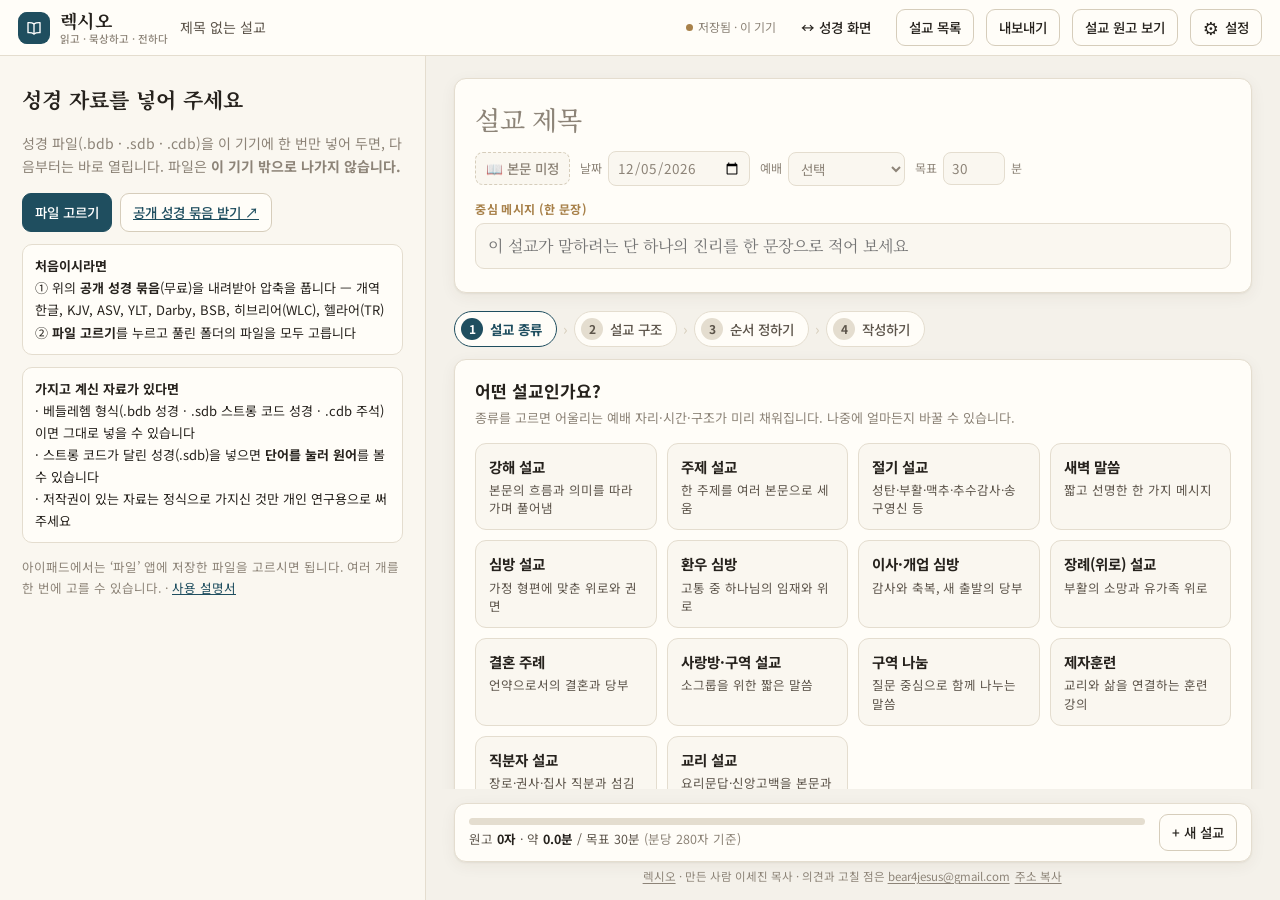
==== app/index.html @ 026ab446 "Add files via upload" ====
<!DOCTYPE html>
<html lang="ko">
<head>
<meta charset="utf-8">
<meta name="viewport" content="width=device-width, initial-scale=1">
<title>렉시오 · 설교 작업실</title>
<link rel="preconnect" href="https://fonts.googleapis.com">
<link rel="preconnect" href="https://fonts.gstatic.com" crossorigin>
<link id="webfonts" href="https://fonts.googleapis.com/css2?family=Noto+Sans+KR:wght@400;500;600;700&family=Noto+Serif+KR:wght@400;500;600;700&family=Gowun+Batang:wght@400;700&family=Nanum+Myeongjo:wght@400;700&family=Noto+Serif+Hebrew:wght@400;600&family=Gentium+Book+Plus:wght@400;700&display=swap" rel="stylesheet">
<style>
:root{
  --bg:#f4f1ea; --paper:#fffdf8; --panel:#faf7f0; --ink:#26221d; --ink2:#5d554b; --ink3:#8d8478;
  --line:#e4ddcf; --line2:#d6cdbb; --accent:#1f4e5f; --accent2:#2f6f84; --accentSoft:#e3eef1;
  --gold:#a8814a; --goldSoft:#f5ecdc; --warn:#b5651d; --bad:#a33b3b; --good:#3d7a4f;
  --hl:#fff1c7; --sel:#e6f0f3;
  --ui:'Noto Sans KR',system-ui,-apple-system,sans-serif;
  --read:'Noto Serif KR',serif;
  --heb:'Noto Serif Hebrew','SBL Hebrew',serif; --grk:'Gentium Book Plus','Noto Serif',serif;
  --readSize:18px; --editSize:17px; --studySize:15px; --readLH:1.85; --radius:12px;
  --shadow:0 1px 2px rgba(60,45,20,.06),0 4px 16px rgba(60,45,20,.06);
}
body.night{
  --bg:#191a1c; --paper:#222326; --panel:#1e1f22; --ink:#ebe6dc; --ink2:#bdb5a8; --ink3:#8c857a;
  --line:#34353a; --line2:#45464c; --accent:#7fb8c9; --accent2:#9ccbd9; --accentSoft:#24343a;
  --gold:#d2b07c; --goldSoft:#33291b; --hl:#4a3f1c; --sel:#253339;
}
*{box-sizing:border-box}
html,body{margin:0;height:100%}
body{background:var(--bg);color:var(--ink);font-family:var(--ui);font-size:15px;line-height:1.55;-webkit-font-smoothing:antialiased;overflow:hidden}
button,input,select,textarea{font:inherit;color:inherit}
button{cursor:pointer}
a{color:var(--accent)}
.hidden{display:none!important}

/* 끌어서 크기 조절 */
.vsplit{position:absolute;top:0;bottom:0;left:var(--lw,33.3%);width:10px;margin-left:-5px;cursor:col-resize;z-index:5}
.vsplit:hover,.vsplit.on{background:linear-gradient(90deg,transparent 4px,var(--accent2) 4px,var(--accent2) 6px,transparent 6px)}
.main.wideLeft .vsplit,.main.noLeft .vsplit{display:none}
.sgrip{position:absolute;left:0;right:0;top:-5px;height:10px;cursor:row-resize;z-index:3}
.sgrip:hover,.sgrip.on{background:linear-gradient(transparent 4px,var(--accent2) 4px,var(--accent2) 6px,transparent 6px)}
.study.min .sgrip{display:none}
body.dragging{user-select:none;-webkit-user-select:none;cursor:col-resize}
body.dragging.row{cursor:row-resize}
@media (max-width:900px){.vsplit{display:none}}
/* 선택한 글 도구 */
.selpop{position:fixed;z-index:80;display:flex;gap:4px;background:var(--ink);padding:5px;border-radius:10px;box-shadow:0 8px 24px rgba(0,0,0,.22)}
.selpop button{border:none;background:transparent;color:var(--paper);font:inherit;font-size:13px;font-weight:600;padding:6px 10px;border-radius:7px;white-space:nowrap;cursor:pointer}
.selpop button:hover{background:rgba(255,255,255,.14)}
.selpop .sep{width:1px;background:rgba(255,255,255,.2);margin:4px 2px}
.zbtn{border:none;background:transparent;color:var(--ink3);font-size:12.5px;font-weight:700;padding:5px 7px;border-radius:7px;cursor:pointer}
.zbtn:hover{background:var(--panel);color:var(--ink)}
/* 설정 단추 */
#bSet{font-size:13.5px}
#bSet .gear{font-size:18px;line-height:1}
/* 색 테마 */
body.th-white{--bg:#f5f6f7;--paper:#ffffff;--panel:#f8f9fa;--line:#e3e5e8;--line2:#d2d6db;--goldSoft:#f6efe2}
body.th-sepia{--bg:#efe6d4;--paper:#fbf5e8;--panel:#f5ecda;--ink:#3b2f22;--ink2:#64543f;--line:#e2d4b8;--line2:#d3c19d;--accent:#7a4b26;--accent2:#965f33;--accentSoft:#f1e3d2;--sel:#f1e3d2}
body.th-green{--bg:#eef1ec;--paper:#fbfcf9;--panel:#f3f6f0;--line:#dde4d6;--line2:#c9d3c0;--accent:#2f5d46;--accent2:#3f7a5c;--accentSoft:#e2ede5;--sel:#e2ede5}
body.th-navy{--bg:#eef1f6;--paper:#fcfdff;--panel:#f3f5fa;--line:#dde2ec;--line2:#c8d0de;--accent:#24407a;--accent2:#3557a0;--accentSoft:#e2e9f6;--sel:#e2e9f6}
.themes{display:flex;gap:6px;flex-wrap:wrap}
.themes button{border:2px solid transparent;border-radius:9px;padding:6px 10px;font-size:12.5px;cursor:pointer;display:flex;align-items:center;gap:6px;background:var(--panel)}
.themes button.on{border-color:var(--accent)}
.themes i{width:14px;height:14px;border-radius:50%;display:inline-block}

/* top bar */
.top{height:56px;display:flex;align-items:center;gap:12px;padding:0 18px;background:var(--paper);border-bottom:1px solid var(--line)}
.brand{display:flex;align-items:center;gap:10px;font-weight:700;font-size:16px;letter-spacing:-.01em;white-space:nowrap}
.brand .mark{width:32px;height:32px;border-radius:9px;background:var(--accent);color:#fff;display:grid;place-items:center}
.bname{display:flex;flex-direction:column;line-height:1.15;font-family:var(--read);font-size:18px;letter-spacing:.02em}
.bname small{font-family:var(--ui);font-size:10.5px;font-weight:500;color:var(--ink3);letter-spacing:0;margin-top:2px}
@media (max-width:900px){.bname small{display:none}}
body.night .brand .mark{color:#10191c}
.top .title{flex:1;min-width:0;color:var(--ink2);font-size:14px;white-space:nowrap;overflow:hidden;text-overflow:ellipsis}
.status{font-size:12px;color:var(--ink3);white-space:nowrap}
.status .dot{display:inline-block;width:7px;height:7px;border-radius:50%;background:var(--good);margin-right:5px;vertical-align:1px}
.status.local .dot{background:var(--gold)}
.btn{border:1px solid var(--line2);background:var(--paper);border-radius:9px;padding:7px 12px;font-size:13.5px;font-weight:500;display:inline-flex;align-items:center;gap:6px;white-space:nowrap;transition:background .15s,border-color .15s}
.btn:hover{background:var(--panel);border-color:var(--ink3)}
.btn.primary{background:var(--accent);border-color:var(--accent);color:#fff}
body.night .btn.primary{color:#0f1a1d}
.btn.primary:hover{background:var(--accent2)}
.btn.ghost{border-color:transparent;background:transparent}
.btn.ghost:hover{background:var(--panel)}
.btn.sm{padding:4px 9px;font-size:12.5px;border-radius:7px}
.btn.gold{border-color:var(--gold);color:var(--gold)}
.btn:disabled{opacity:.45;cursor:default}
.iconbtn{border:none;background:transparent;width:30px;height:30px;border-radius:8px;display:grid;place-items:center;color:var(--ink2)}
.iconbtn:hover{background:var(--panel);color:var(--ink)}

/* layout */
.main{position:relative;height:calc(100% - 56px);display:grid;grid-template-columns:var(--lw,33.3%) 1fr}
.main.wideLeft{grid-template-columns:1fr 1fr}
.main.noLeft{grid-template-columns:0 1fr}
.main.noLeft .left{visibility:hidden}
.left{background:var(--panel);border-right:1px solid var(--line);display:flex;flex-direction:column;min-width:0;min-height:0}
.right{display:flex;flex-direction:column;min-width:0;min-height:0}
.mobileSwitch,.mobileSwitch.seg{display:none}
@media (max-width:900px){
  .main,.main.wideLeft{grid-template-columns:1fr}
  .main.showRight .left{display:none} .main:not(.showRight) .right{display:none}
  .mobileSwitch,.mobileSwitch.seg{display:inline-flex}
  .top .title,.hideNarrow{display:none}
}

/* left panel */
.lhead{padding:12px 14px 10px;border-bottom:1px solid var(--line);display:flex;flex-direction:column;gap:8px;background:var(--panel)}
.row{display:flex;align-items:center;gap:6px;flex-wrap:wrap}
select.sel{border:1px solid var(--line2);background:var(--paper);border-radius:8px;padding:6px 8px;font-size:14px;max-width:100%}
.seg{display:inline-flex;border:1px solid var(--line2);border-radius:8px;overflow:hidden;background:var(--paper)}
.seg button{border:none;background:transparent;padding:5px 10px;font-size:12.5px;color:var(--ink2)}
.seg button.on{background:var(--accent);color:#fff}
body.night .seg button.on{color:#0f1a1d}
.chips{display:flex;gap:5px;flex-wrap:wrap}
.chip{border:1px solid var(--line2);background:var(--paper);border-radius:999px;padding:3px 10px;font-size:12.5px;color:var(--ink2)}
.chip.on{background:var(--accentSoft);border-color:var(--accent);color:var(--accent);font-weight:600}
.chip.prim{background:var(--accent);border-color:var(--accent);color:#fff}
body.night .chip.prim{color:#0f1a1d}
.ltext sup{font-size:.6em;color:var(--ink3)}
.fn{font-family:var(--ui);font-size:.68em;color:var(--ink3);line-height:1.55;margin:2px 0 4px}
.ltext{flex:1;overflow:auto;padding:14px 18px 40px;font-family:var(--read);font-size:var(--readSize);line-height:var(--readLH);min-height:0}
.chTitle{font-family:var(--read);font-weight:700;font-size:1.15em;margin:2px 0 12px;color:var(--ink)}
.verse{padding:3px 6px;margin:0 -6px;border-radius:8px;transition:background .15s}
.verse.sel{background:var(--sel)}
.vn{font-family:var(--ui);font-size:.62em;font-weight:700;color:var(--gold);vertical-align:.35em;margin-right:5px;cursor:pointer;padding:2px 3px;border-radius:4px;user-select:none}
.vn:hover{background:var(--goldSoft)}
.w{cursor:pointer;border-radius:3px;transition:background .1s}
.w:hover{background:var(--hl)}
.w.act{background:var(--accentSoft);box-shadow:inset 0 -2px 0 var(--accent)}
.cmpv{padding:8px 0 10px;border-bottom:1px dashed var(--line)}
.cmpv.sel{background:var(--sel);margin:0 -10px;padding:8px 10px 10px;border-radius:8px}
.cmpLine{display:grid;grid-template-columns:62px 1fr;gap:8px;align-items:baseline}
.cmpLab{font-family:var(--ui);font-size:11px;font-weight:600;color:var(--ink3);text-align:right;line-height:1.4;padding-top:.4em}
.heb{font-family:var(--heb);direction:rtl;text-align:right;font-size:1.12em}
.grk{font-family:var(--grk);font-size:1.05em}
.selbar{display:flex;align-items:center;gap:6px;padding:8px 12px;border-top:1px solid var(--line);background:var(--goldSoft);font-size:13px;flex-wrap:wrap}
.selbar b{color:var(--gold)}

.study{position:relative;border-top:1px solid var(--line2);background:var(--paper);display:flex;flex-direction:column;height:var(--sh,44%);min-height:120px;max-height:85%}
.study.min{height:40px;min-height:40px}
.study.min .sbody{display:none}
.stabs{display:flex;align-items:center;gap:2px;padding:4px 8px;border-bottom:1px solid var(--line)}
.stabs button.t{border:none;background:transparent;padding:6px 10px;font-size:13px;font-weight:600;color:var(--ink3);border-radius:7px}
.stabs button.t.on{color:var(--accent);background:var(--accentSoft)}
.sbody{flex:1;overflow:auto;padding:14px 16px 24px;font-size:var(--studySize);min-height:0}
.lemma{font-size:1.9em;line-height:1.3;margin:2px 0}
.xlit{color:var(--ink2);font-size:.95em}
.sn{display:inline-block;font-size:.78em;font-weight:700;color:#fff;background:var(--gold);border-radius:6px;padding:1px 7px;margin-right:6px;vertical-align:2px}
.def{margin:10px 0;padding:10px 12px;background:var(--panel);border-radius:9px;border:1px solid var(--line)}
.def .k{font-size:.78em;font-weight:700;color:var(--ink3);margin-bottom:2px;letter-spacing:.02em}
.usage{display:flex;flex-wrap:wrap;gap:5px;margin:6px 0}
.usage span{background:var(--goldSoft);color:var(--ink);border-radius:6px;padding:2px 8px;font-size:.88em}
.usage span i{font-style:normal;color:var(--gold);font-weight:700;margin-left:4px;font-size:.85em}
.occ{font-family:var(--read);font-size:1em;padding:6px 0;border-bottom:1px solid var(--line);cursor:pointer}
.occ:hover{background:var(--panel)}
.occ b{font-family:var(--ui);font-size:.82em;color:var(--accent);margin-right:6px}
.occ mark{background:var(--hl);color:inherit;border-radius:3px;padding:0 1px}
.links{display:flex;flex-wrap:wrap;gap:6px;margin:8px 0}
.links a{font-size:12.5px;text-decoration:none;border:1px solid var(--line2);border-radius:7px;padding:3px 9px;color:var(--ink2);background:var(--paper)}
.links a:hover{border-color:var(--accent);color:var(--accent)}
.cmt{font-family:var(--read);font-size:1.05em;line-height:1.8}
.cmt .hl{color:var(--accent);font-weight:700}
.muted{color:var(--ink3)}
.small{font-size:12.5px}
.empty{color:var(--ink3);text-align:center;padding:30px 14px;font-size:14px}

/* right panel */
.rscroll{flex:1;overflow:auto;min-height:0}
.rwrap{max-width:860px;margin:0 auto;padding:22px 28px 140px}
.card{background:var(--paper);border:1px solid var(--line);border-radius:var(--radius);box-shadow:var(--shadow)}
.head{padding:18px 20px}
.tinput{width:100%;border:none;background:transparent;font-family:var(--read);font-size:26px;font-weight:700;padding:2px 0;outline:none;letter-spacing:-.01em}
.tinput::placeholder{color:var(--ink3);font-weight:500}
.meta{display:flex;gap:10px;flex-wrap:wrap;margin-top:10px;align-items:center}
.meta label{font-size:12px;color:var(--ink3);display:flex;align-items:center;gap:6px}
.meta input,.meta select{border:1px solid var(--line);background:var(--panel);border-radius:8px;padding:5px 8px;font-size:13.5px}
.passage{display:inline-flex;align-items:center;gap:6px;background:var(--goldSoft);color:var(--ink);border-radius:8px;padding:5px 10px;font-size:13.5px;font-weight:600;cursor:pointer;border:1px solid transparent}
.passage:hover{border-color:var(--gold)}
.passage.none{color:var(--ink3);font-weight:500;background:var(--panel);border:1px dashed var(--line2)}
.bigidea{margin-top:14px}
.bigidea .lab{font-size:12px;font-weight:700;color:var(--gold);letter-spacing:.03em;margin-bottom:4px}
.bigidea textarea{width:100%;border:1px solid var(--line);background:var(--panel);border-radius:9px;padding:9px 12px;font-family:var(--read);font-size:16px;resize:none;outline:none;line-height:1.6}

.steps{display:flex;gap:6px;margin:18px 0 12px;align-items:center;flex-wrap:wrap}
.step{display:flex;align-items:center;gap:7px;border:1px solid var(--line);background:var(--paper);border-radius:999px;padding:6px 14px 6px 6px;font-size:13.5px;color:var(--ink2);font-weight:500}
.step .n{width:22px;height:22px;border-radius:50%;background:var(--line);display:grid;place-items:center;font-size:12px;font-weight:700;color:var(--ink2)}
.step.on{border-color:var(--accent);color:var(--accent);font-weight:700}
.step.on .n{background:var(--accent);color:#fff}
.step.done .n{background:var(--gold);color:#fff}
.stepArrow{color:var(--line2)}
.summary{font-size:13px;color:var(--ink2);margin:-4px 2px 10px}
.summary b{color:var(--ink)}

.pane{padding:18px 20px}
.pane h3{margin:0 0 4px;font-size:17px}
.pane .sub{color:var(--ink3);font-size:13px;margin-bottom:14px}
.grid{display:grid;grid-template-columns:repeat(auto-fill,minmax(160px,1fr));gap:10px}
.opt{border:1px solid var(--line);background:var(--panel);border-radius:11px;padding:12px 13px;text-align:left;transition:all .15s;display:flex;flex-direction:column;gap:3px}
.opt:hover{border-color:var(--ink3);background:var(--paper)}
.opt.on{border-color:var(--accent);background:var(--accentSoft);box-shadow:0 0 0 1px var(--accent) inset}
.opt .nm{font-weight:700;font-size:14.5px}
.opt .ds{font-size:12.5px;color:var(--ink2);line-height:1.45}
.opt .tg{font-size:11.5px;color:var(--gold);font-weight:600}
.grid.wide{grid-template-columns:repeat(auto-fill,minmax(230px,1fr))}
.skel{font-size:11.5px;color:var(--ink3);margin-top:4px;line-height:1.5}
.paneFoot{display:flex;justify-content:space-between;align-items:center;margin-top:16px;gap:10px;flex-wrap:wrap}

.olist{display:flex;flex-direction:column;gap:6px}
.oitem{display:flex;align-items:center;gap:8px;border:1px solid var(--line);background:var(--panel);border-radius:10px;padding:7px 8px 7px 10px}
.oitem.drag{opacity:.4}
.oitem.over{border-color:var(--accent);box-shadow:0 -2px 0 var(--accent)}
.handle{cursor:grab;color:var(--ink3);font-size:16px;user-select:none;padding:0 2px}
.oitem input{flex:1;border:none;background:transparent;font-weight:600;font-size:14.5px;outline:none;min-width:0}
.oitem .no{font-size:12px;color:var(--ink3);width:18px;text-align:right}
.addbar{display:flex;gap:6px;flex-wrap:wrap;margin-top:10px}

.blocks{display:flex;flex-direction:column;gap:14px}
.block{background:var(--paper);border:1px solid var(--line);border-radius:var(--radius);box-shadow:var(--shadow);transition:border-color .15s}
.block.focus{border-color:var(--accent)}
.bhead{display:flex;align-items:center;gap:8px;padding:10px 14px 0}
.bno{font-size:11.5px;font-weight:700;color:#fff;background:var(--accent);border-radius:6px;padding:1px 7px}
body.night .bno{color:#0f1a1d}
.btitle{flex:1;border:none;background:transparent;font-weight:700;font-size:15px;outline:none;min-width:0}
.bcount{font-size:12px;color:var(--ink3);white-space:nowrap}
.bhint{font-size:12.5px;color:var(--ink3);padding:2px 14px 0}
.block textarea{display:block;width:100%;border:none;background:transparent;resize:none;outline:none;padding:10px 16px 16px;font-family:var(--read);font-size:var(--editSize);line-height:1.9;min-height:110px;overflow:hidden}
.block textarea::placeholder{color:var(--ink3);opacity:.7}
.notes{background:var(--goldSoft);border-color:transparent;box-shadow:none}
.notes .bno{background:var(--gold)}
.aibox{margin:0 14px 14px;border:1px solid var(--accent);border-radius:10px;background:var(--accentSoft);padding:10px 12px}
.aibox .txt{white-space:pre-wrap;font-family:var(--read);font-size:15.5px;line-height:1.8;max-height:360px;overflow:auto}
.aibox .act{display:flex;gap:6px;margin-top:8px;flex-wrap:wrap}
.menu{position:absolute;z-index:40;background:var(--paper);border:1px solid var(--line2);border-radius:10px;box-shadow:0 8px 30px rgba(0,0,0,.15);padding:5px;min-width:190px}
.menu button{display:block;width:100%;text-align:left;border:none;background:transparent;padding:8px 10px;border-radius:7px;font-size:13.5px}
.menu button:hover{background:var(--panel)}

.footer{position:sticky;bottom:0;background:linear-gradient(to top,var(--bg) 70%,transparent);padding:14px 28px 14px}
.fbar{max-width:860px;margin:0 auto;background:var(--paper);border:1px solid var(--line);border-radius:12px;box-shadow:var(--shadow);padding:10px 14px;display:flex;align-items:center;gap:14px;flex-wrap:wrap}
.meter{flex:1;min-width:140px}
.credit{max-width:860px;margin:6px auto 0;text-align:center;font-size:11.5px;color:var(--ink3)}
.credit a{color:var(--ink3);text-decoration:underline;text-underline-offset:2px}
.linkbtn{border:none;background:none;padding:0 2px;font-size:11.5px;color:var(--ink3);text-decoration:underline;text-underline-offset:2px}
.meter .bar{height:7px;background:var(--line);border-radius:4px;overflow:hidden}
.meter .bar i{display:block;height:100%;background:var(--good);border-radius:4px;transition:width .3s}
.meter .bar i.warn{background:var(--warn)} .meter .bar i.bad{background:var(--bad)}
.meter .lbl{font-size:12.5px;color:var(--ink2);margin-top:4px}
.meter .lbl b{color:var(--ink)}

/* modal */
.scrim{position:fixed;inset:0;background:rgba(20,16,10,.38);z-index:50;display:grid;place-items:center;padding:20px}
.modal{background:var(--paper);border-radius:16px;box-shadow:0 20px 60px rgba(0,0,0,.25);width:min(680px,100%);max-height:88vh;display:flex;flex-direction:column}
.mhead{padding:16px 20px;border-bottom:1px solid var(--line);display:flex;align-items:center;gap:10px}
.mhead h2{margin:0;font-size:17px;flex:1}
.mbody{padding:16px 20px;overflow:auto}
.mfoot{padding:12px 20px;border-top:1px solid var(--line);display:flex;justify-content:flex-end;gap:8px;flex-wrap:wrap}
.flist{display:flex;flex-direction:column;gap:6px}
.fitem{display:flex;align-items:center;gap:10px;border:1px solid var(--line);border-radius:10px;padding:8px 12px;background:var(--panel)}
.fitem .nm{flex:1;font-weight:600}
.kind{font-size:11px;font-weight:700;border-radius:5px;padding:1px 6px;background:var(--line);color:var(--ink2)}
.kind.s{background:var(--accentSoft);color:var(--accent)} .kind.c{background:var(--goldSoft);color:var(--gold)}
.drop{border:2px dashed var(--line2);border-radius:14px;padding:26px;text-align:center;background:var(--panel);margin-bottom:14px}
.drop.over{border-color:var(--accent);background:var(--accentSoft)}
.slist .si{display:flex;align-items:center;gap:10px;border-bottom:1px solid var(--line);padding:10px 4px;cursor:pointer}
.slist .si:hover{background:var(--panel)}
.slist .si .t{flex:1;min-width:0}
.slist .si .t b{display:block;white-space:nowrap;overflow:hidden;text-overflow:ellipsis}
.slist .si .t span{font-size:12.5px;color:var(--ink3)}
.setrow{display:flex;align-items:center;justify-content:space-between;gap:12px;padding:10px 0;border-bottom:1px solid var(--line)}
.setrow .l{font-weight:600}
.setrow .l small{display:block;font-weight:400;color:var(--ink3);font-size:12px}
textarea.code{width:100%;height:200px;font-family:ui-monospace,monospace;font-size:12px;border:1px solid var(--line2);border-radius:8px;padding:8px;background:var(--panel)}

/* welcome */
.welcome{padding:26px 22px;font-family:var(--ui);font-size:14px;line-height:1.7}
.welcome h2{font-family:var(--read);font-size:21px;margin:0 0 6px}
.welcome ol{padding-left:18px;color:var(--ink2)}
.welcome .rec{background:var(--paper);border:1px solid var(--line);border-radius:10px;padding:10px 12px;margin:12px 0;font-size:13px}

/* pulpit */
.pulpit{position:fixed;inset:0;z-index:60;background:#fbf8f1;color:#1d1a16;overflow:auto}
.pulpit.dark{background:#111;color:#eee}
.pulpit .pbar{position:sticky;top:0;display:flex;gap:8px;align-items:center;padding:10px 18px;background:inherit;border-bottom:1px solid rgba(128,128,128,.25)}
.pulpit .pbar .sp{flex:1;font-weight:600;font-size:14px;opacity:.7}
.pulpit .pdoc{max-width:900px;margin:0 auto;padding:30px 36px 120px;font-family:var(--read);line-height:2}
.pulpit h1{font-size:1.5em;margin:0 0 .2em}
.pulpit .pp{opacity:.65;font-size:.8em;margin-bottom:1.4em;font-family:var(--ui)}
.pulpit h4{font-family:var(--ui);font-size:.62em;letter-spacing:.06em;opacity:.55;margin:1.8em 0 .3em;text-transform:none}
.pulpit .pt{white-space:pre-wrap}
.toast{position:fixed;left:50%;bottom:104px;transform:translateX(-50%);background:var(--ink);color:var(--paper);padding:9px 16px;border-radius:10px;font-size:13.5px;z-index:90;box-shadow:0 6px 24px rgba(0,0,0,.2);transition:opacity .3s}
.spin{display:inline-block;width:14px;height:14px;border:2px solid var(--line2);border-top-color:var(--accent);border-radius:50%;animation:sp 0.8s linear infinite;vertical-align:-2px}
@keyframes sp{to{transform:rotate(360deg)}}

/* 휴대폰: 위쪽 단추가 화면 밖으로 나가지 않게 */
@media (max-width:560px){.top{gap:6px;padding:0 10px}.bname{display:none}.top .btn{padding:6px 9px;font-size:13px;white-space:nowrap}.top .iconbtn{flex:none}.top .mobileSwitch{flex:none}.top .mobileSwitch button{padding:5px 8px;white-space:nowrap}.top .brand{flex:none}}
@media (max-width:560px){#bList,#bPulpit{font-size:0!important}#bList::after{content:'목록';font-size:13px}#bPulpit::after{content:'원고';font-size:13px}#bSet .lbl{display:none}#bSet{padding:5px 8px}.top{overflow-x:auto;scrollbar-width:none}}
@media (max-width:380px){.top .btn{padding:5px 7px;font-size:12.5px}}
</style>
</head>
<body>
<div class="top">
  <div class="brand"><div class="mark"><svg viewBox="0 0 24 24" width="18" height="18" fill="none" stroke="currentColor" stroke-width="1.8" stroke-linecap="round" stroke-linejoin="round"><path d="M12 6.5C10.2 5.2 7.6 4.6 4 4.8v13.4c3.6-.2 6.2.4 8 1.7 1.8-1.3 4.4-1.9 8-1.7V4.8c-3.6-.2-6.2.4-8 1.7z"/><path d="M12 6.5v13.4"/></svg></div><span class="bname">렉시오<small>읽고 · 묵상하고 · 전하다</small></span></div>
  <div class="mobileSwitch seg"><button id="mL" class="on">성경</button><button id="mR">설교</button></div>
  <div class="title" id="topTitle"></div>
  <span class="status local hideNarrow" id="status"><span class="dot"></span>준비 중</span>
  <button class="btn ghost hideNarrow" id="bLeft" title="성경 화면 넓게/좁게/접기">↔ 성경 화면</button>
  <button class="btn" id="bList">설교 목록</button>
  <button class="btn" id="bExport">내보내기</button>
  <button class="btn" id="bPulpit" title="큰 글씨로 설교 원고 보기 (강단·아이패드)">설교 원고 보기</button>
  <button class="btn" id="bSet" title="설정 · 성경 자료 · 화면 꾸미기"><span class="gear">⚙︎</span><span class="lbl">설정</span></button>
</div>
<div class="main" id="main">
  <section class="left" id="left"></section>
  <section class="right" id="right">
    <div class="rscroll" id="rscroll"><div class="rwrap" id="rwrap"></div></div>
    <div class="footer" id="footer"></div>
  </section>
</div>
<input type="file" id="fileIn" multiple accept=".bdb,.sdb,.cdb" class="hidden">
<input type="file" id="bakIn" accept=".json,application/json" class="hidden">

<script>
"use strict";
/* ============ 기본 데이터 ============ */
const BOOKS=[["창세기","창",50],["출애굽기","출",40],["레위기","레",27],["민수기","민",36],["신명기","신",34],["여호수아","수",24],["사사기","삿",21],["룻기","룻",4],["사무엘상","삼상",31],["사무엘하","삼하",24],["열왕기상","왕상",22],["열왕기하","왕하",25],["역대상","대상",29],["역대하","대하",36],["에스라","스",10],["느헤미야","느",13],["에스더","에",10],["욥기","욥",42],["시편","시",150],["잠언","잠",31],["전도서","전",12],["아가","아",8],["이사야","사",66],["예레미야","렘",52],["예레미야애가","애",5],["에스겔","겔",48],["다니엘","단",12],["호세아","호",14],["요엘","욜",3],["아모스","암",9],["오바댜","옵",1],["요나","욘",4],["미가","미",7],["나훔","나",3],["하박국","합",3],["스바냐","습",3],["학개","학",2],["스가랴","슥",14],["말라기","말",4],["마태복음","마",28],["마가복음","막",16],["누가복음","눅",24],["요한복음","요",21],["사도행전","행",28],["로마서","롬",16],["고린도전서","고전",16],["고린도후서","고후",13],["갈라디아서","갈",6],["에베소서","엡",6],["빌립보서","빌",4],["골로새서","골",4],["데살로니가전서","살전",5],["데살로니가후서","살후",3],["디모데전서","딤전",6],["디모데후서","딤후",4],["디도서","딛",3],["빌레몬서","몬",1],["히브리서","히",13],["야고보서","약",5],["베드로전서","벧전",5],["베드로후서","벧후",3],["요한일서","요일",5],["요한이서","요이",1],["요한삼서","요삼",1],["유다서","유",1],["요한계시록","계",22]];

const PLACES=[["주일예배",30],["새벽기도",15],["수요예배",25],["금요예배",35],["교구예배",25],["직원예배",15],["사역팀",15],["심방",10],["장례예배",10],["이사·개업 예배",10],["결혼 예식",15],["사랑방·구역",15],["제자훈련",40],["기타",20]];

const TYPES=[
 {id:"expo",nm:"강해 설교",ds:"본문의 흐름과 의미를 따라가며 풀어냄",place:"금요예배",st:"expo"},
 {id:"topic",nm:"주제 설교",ds:"한 주제를 여러 본문으로 세움",place:"주일예배",st:"three"},
 {id:"feast",nm:"절기 설교",ds:"성탄·부활·맥추·추수감사·송구영신 등",place:"주일예배",st:"three"},
 {id:"dawn",nm:"새벽 말씀",ds:"짧고 선명한 한 가지 메시지",place:"새벽기도",st:"one"},
 {id:"visit",nm:"심방 설교",ds:"가정 형편에 맞춘 위로와 권면",place:"심방",st:"one"},
 {id:"sick",nm:"환우 심방",ds:"고통 중 하나님의 임재와 위로",place:"심방",st:"comfort"},
 {id:"move",nm:"이사·개업 심방",ds:"감사와 축복, 새 출발의 당부",place:"이사·개업 예배",st:"bless"},
 {id:"funeral",nm:"장례(위로) 설교",ds:"부활의 소망과 유가족 위로",place:"장례예배",st:"comfort"},
 {id:"wedding",nm:"결혼 주례",ds:"언약으로서의 결혼과 당부",place:"결혼 예식",st:"three"},
 {id:"sarang",nm:"사랑방·구역 설교",ds:"소그룹을 위한 짧은 말씀",place:"사랑방·구역",st:"one"},
 {id:"share",nm:"구역 나눔",ds:"질문 중심으로 함께 나누는 말씀",place:"사랑방·구역",st:"share"},
 {id:"disciple",nm:"제자훈련",ds:"교리와 삶을 연결하는 훈련 강의",place:"제자훈련",st:"share"},
 {id:"officer",nm:"직분자 설교",ds:"장로·권사·집사 직분과 섬김",place:"주일예배",st:"three"},
 {id:"doctrine",nm:"교리 설교",ds:"요리문답·신앙고백을 본문과 함께",place:"주일예배",st:"deductive"}
];

const STRUCTS=[
 {id:"expo",nm:"강해식 (본문 흐름)",ds:"본문 단락의 흐름을 따라 해설하고 중심 메시지로 모음",blocks:[["서론","본문으로 들어가는 문을 엽니다. 청중의 삶과 본문을 잇는 질문이나 장면"],["본문의 배경과 문맥","저자·수신자·역사적 상황, 앞뒤 문맥에서 이 본문의 자리"],["본문 해설 1","첫 단락: 관찰 → 원어·구조 → 의미"],["본문 해설 2","둘째 단락: 관찰 → 원어·구조 → 의미"],["본문 해설 3","셋째 단락: 관찰 → 원어·구조 → 의미"],["중심 메시지","본문 전체가 말하는 한 문장 — 그리스도와 복음 안에서"],["적용","오늘 우리 삶에서 순종할 구체적인 모습"],["결론","핵심을 다시 붙들고 결단으로 초청"],["기도","설교를 마무리하는 기도"]]},
 {id:"three",nm:"3대지 (연역)",ds:"중심 명제를 먼저 세우고 세 대지로 증명·전개",blocks:[["서론","주제를 열고 중심 명제를 제시합니다"],["1대지","첫째 요점 — 본문 근거, 설명, 예화"],["2대지","둘째 요점 — 본문 근거, 설명, 예화"],["3대지","셋째 요점 — 본문 근거, 설명, 예화"],["결론","세 대지를 묶어 중심 명제를 다시 선포"],["적용","삶의 결단"],["기도",""]]},
 {id:"two",nm:"2대지",ds:"대조나 짝을 이루는 두 요점 (예: 직설-명령, 은혜-응답)",blocks:[["서론",""],["1대지","첫째 요점"],["2대지","둘째 요점"],["결론과 적용",""],["기도",""]]},
 {id:"one",nm:"원 포인트 (1대지)",ds:"한 가지 메시지를 깊고 선명하게 — 새벽·심방·구역에 적합",blocks:[["여는 말씀","짧은 도입 — 형편과 본문을 잇기"],["말씀의 핵심","본문이 주는 한 가지 메시지와 그 근거"],["적용과 권면","가정·개인에게 주는 구체적 권면"],["기도","축복과 위로의 기도"]]},
 {id:"deductive",nm:"연역적 (명제 → 전개)",ds:"결론(명제)을 먼저 말하고 근거와 설명으로 풀어감",blocks:[["서론과 명제","오늘 말씀의 결론을 먼저 선포"],["근거 1","성경적 근거와 설명"],["근거 2","성경적 근거와 설명"],["교리적 정리","신앙고백·요리문답과의 연결"],["적용",""],["결론",""],["기도",""]]},
 {id:"inductive",nm:"귀납적 (질문 → 발견)",ds:"질문과 관찰을 따라가다 마지막에 중심 진리에 도달",blocks:[["서론 — 질문 던지기","청중이 품고 있는 질문이나 문제"],["관찰 1","본문에서 보이는 첫 실마리"],["관찰 2","둘째 실마리"],["관찰 3","셋째 실마리"],["발견 — 중심 진리","관찰이 모여 드러나는 메시지"],["적용",""],["결론",""],["기도",""]]},
 {id:"story",nm:"스토리 (내러티브)",ds:"갈등 → 심화 → 반전 → 복음 → 결말 (로우리 고리)",blocks:[["갈등 제시","평형이 깨지는 장면 — 이야기나 삶의 문제"],["갈등의 심화","왜 그런가? 인간의 해결이 막히는 지점"],["실마리 — 복음의 반전","본문이 보여 주는 뜻밖의 하나님"],["복음의 경험","그리스도 안에서 새롭게 보이는 현실"],["결말과 기대","그래서 우리는 어떻게 살 것인가"],["기도",""]]},
 {id:"problem",nm:"문제 → 해결",ds:"삶의 문제를 진단하고 성경의 해답과 실천으로",blocks:[["문제 제기",""],["원인 진단","성경이 말하는 문제의 뿌리"],["말씀의 해답","본문이 주는 답 — 그리스도 안에서"],["실천","구체적인 순종의 걸음"],["결론과 기도",""]]},
 {id:"comfort",nm:"위로 구조",ds:"공감 → 약속 → 소망 → 남은 삶 (장례·환우)",blocks:[["위로와 공감","슬픔과 아픔을 함께 지는 말"],["말씀의 약속","본문이 주는 하나님의 약속"],["소망","부활과 영원한 생명, 주님의 임재"],["남은 자의 삶","유가족·환우·가족에게 주는 권면"],["위로의 기도",""]]},
 {id:"bless",nm:"축복 구조",ds:"감사 → 말씀 → 약속 → 당부 → 축복기도 (이사·개업)",blocks:[["감사","인도하신 하나님께 감사"],["말씀","본문의 의미"],["축복의 약속","이 가정·일터에 주시는 약속"],["당부","새 출발에 붙들 신앙의 원칙"],["축복기도",""]]},
 {id:"share",nm:"나눔식 (질문 중심)",ds:"관찰·해석·적용 질문으로 함께 나눔 (구역·제자훈련)",blocks:[["마음 열기","가벼운 나눔 질문 1개"],["본문 읽기와 관찰","무엇이 보이나요? 관찰 질문"],["해석과 설명","인도자가 짧게 정리할 핵심"],["적용 나눔","삶에 적용할 질문 2~3개"],["기도 제목 나눔",""],["함께 기도",""]]}
];

const BLOCK_LIB=["서론","본문의 배경과 문맥","대지","본문 해설","예화","교리적 정리","중심 메시지","적용","나눔 질문","결론","기도","광고·당부","자유 블록"];

/* ============ 유틸 ============ */
const $=s=>document.querySelector(s);
const esc=s=>String(s??"").replace(/[&<>"']/g,c=>({"&":"&amp;","<":"&lt;",">":"&gt;",'"':"&quot;","'":"&#39;"}[c]));
const decName=s=>s.replace(/#U([0-9a-fA-F]{4})/g,(m,h)=>String.fromCharCode(parseInt(h,16)));
const uid=()=>Date.now().toString(36)+Math.random().toString(36).slice(2,7);
const wait=ms=>new Promise(r=>setTimeout(r,ms));
const ref=(b,c,v1,v2)=>BOOKS[b-1][1]+" "+c+":"+v1+(v2&&v2!==v1?"-"+v2:"");
const refLong=(b,c,v1,v2)=>BOOKS[b-1][0]+" "+c+":"+v1+(v2&&v2!==v1?"-"+v2:"");
function toast(msg,ms=2200){const t=document.createElement("div");t.className="toast";t.textContent=msg;document.body.appendChild(t);setTimeout(()=>{t.style.opacity=0;setTimeout(()=>t.remove(),300)},ms)}
const ls={get(k,d){try{const v=localStorage.getItem(k);return v==null?d:JSON.parse(v)}catch(e){return d}},set(k,v){try{localStorage.setItem(k,JSON.stringify(v))}catch(e){}}};
const cnt=s=>(s||"").replace(/\s/g,"").length;

/* ============ 설정 ============ */
const S=Object.assign({baptism:"세례",readFont:"Noto Serif KR",readSize:18,editSize:17,studySize:15,readLH:1.85,theme:"",leftW:33.3,studyH:44,cpm:280,night:false,leftMode:0},ls.get("sw.settings",{}));
function applySettings(){
  const r=document.documentElement.style;
  r.setProperty("--read",`'${S.readFont}',serif`);
  r.setProperty("--readSize",S.readSize+"px");r.setProperty("--editSize",S.editSize+"px");r.setProperty("--studySize",S.studySize+"px");r.setProperty("--readLH",S.readLH);
  r.setProperty("--lw",(S.leftMode===1?50:S.leftW)+"%");r.setProperty("--sh",S.studyH+"%");
  ["white","sepia","green","navy"].forEach(t=>document.body.classList.toggle("th-"+t,S.theme===t));
  document.body.classList.toggle("night",!!S.night);
  const m=$("#main");m.classList.toggle("wideLeft",S.leftMode===1);m.classList.toggle("noLeft",S.leftMode===2);
  ls.set("sw.settings",S);
}

/* ============ Claude 기능 (저장·다운로드·AI) ============ */
const SITE="https://shepherdsdesk.github.io/lexio/";   // 홈페이지 주소 (저장소가 다르면 여기만 바꾸세요)
const PACK_URL="https://github.com/shepherdsdesk/lexio/releases/latest/download/Lexio-bible-pack.zip";
const IS_APP=!!window.lexioApp||location.protocol==="app:";
const canDL=()=>!!CAP.dl||IS_APP||!!window.LX_HOST||!(window.claude&&window.claude.use);
const ASSET=window.LX_ASSET||"";
async function cap(name){if(window.LX_HOST)return window.LX_HOST(name);if(IS_APP)return null;try{for(let i=0;i<20&&!(window.claude&&window.claude.use);i++)await wait(150);if(!(window.claude&&window.claude.use))return null;return await window.claude.use(name)}catch(e){return null}}
const CAP={db:null,user:null,dl:null,ai:null,uid:null};

/* ============ IndexedDB (성경 파일은 이 기기 안에만) ============ */
const IDB={db:null,
 open(){return new Promise((res)=>{try{const q=indexedDB.open("sermon-workshop",1);q.onupgradeneeded=()=>{q.result.createObjectStore("files",{keyPath:"name"})};q.onsuccess=()=>{this.db=q.result;res(true)};q.onerror=()=>res(false)}catch(e){res(false)}})},
 tx(mode){return this.db.transaction("files",mode).objectStore("files")},
 all(){return new Promise(res=>{if(!this.db)return res([]);try{const q=this.tx("readonly").getAll();q.onsuccess=()=>res(q.result||[]);q.onerror=()=>res([])}catch(e){res([])}})},
 get(n){return new Promise(res=>{if(!this.db)return res(null);try{const q=this.tx("readonly").get(n);q.onsuccess=()=>res(q.result||null);q.onerror=()=>res(null)}catch(e){res(null)}})},
 put(o){return new Promise(res=>{if(!this.db)return res(false);try{const q=this.tx("readwrite").put(o);q.onsuccess=()=>res(true);q.onerror=()=>res(false)}catch(e){res(false)}})},
 del(n){return new Promise(res=>{if(!this.db)return res(false);try{const q=this.tx("readwrite").delete(n);q.onsuccess=()=>res(true);q.onerror=()=>res(false)}catch(e){res(false)}})}
};

/* ============ SQL ============ */
let SQL=null;
async function loadScript(src){return new Promise((res,rej)=>{const s=document.createElement("script");s.src=src;s.onload=res;s.onerror=rej;document.head.appendChild(s)})}
async function initSQL(){
  if(SQL)return SQL;
  try{await loadScript(ASSET+"sql-wasm.js");SQL=await initSqlJs({locateFile:f=>ASSET+f});return SQL}catch(e){console.warn("wasm 실패, asm으로",e)}
  try{window.initSqlJs=undefined;await loadScript(ASSET+"sql-asm-memory-growth.js");SQL=await initSqlJs();return SQL}catch(e){console.error(e);return null}
}

/* 자료 목록 */
const LIB=[]; // {name,label,kind:'b'|'s'|'c',size,bytes,db}
function kindOf(n){const e=n.split(".").pop().toLowerCase();return e==="sdb"?"s":e==="cdb"?"c":"b"}
// 맥에서 고른 파일은 한글 이름이 자모로 분리(NFD)되어 오므로 완성형(NFC)으로 맞춥니다
const nfc=s=>typeof s==="string"?s.normalize("NFC"):s;
function labelOf(n){return nfc(decName(n)).replace(/\.(bdb|sdb|cdb)$/i,"")}
function isOrig(it){return /BHS|LXX|SBL|WLC|Byz|히브리어|헬라어|^TR\b/i.test(it.label)}
function openDB(it){if(!it.db){if(!it.bytes)throw new Error("not loaded: "+it.label);it.db=new SQL.Database(new Uint8Array(it.bytes));it.bytes=null}return it.db}
const isOpen=it=>!!(it&&(it.db||it.bytes));
const saveMeta=()=>ls.set("sw.libmeta",LIB.map(({name,label,kind,size})=>({name,label,kind,size})));
function neededLabels(){const s=LIB.find(x=>x.kind==="s");const set=new Set([ST.prim,plainLabel(),s&&s.label]);if(ST.mode==="cmp")ST.cmp.forEach(l=>set.add(l));if(ST.tab==="cmt"&&!ST.studyMin&&ST.cmt)set.add(ST.cmt);set.delete(undefined);set.delete(null);return set}
let needBusy=null;
async function need(extra){
  const want=neededLabels();(extra||[]).forEach(l=>want.add(l));
  for(const l of want){const it=byLabel(l);if(!it||isOpen(it))continue;const rec=await IDB.get(it.name);if(rec&&rec.bytes){it.bytes=rec.bytes}else{const i=LIB.indexOf(it);if(i>=0)LIB.splice(i,1);saveMeta()}}
  // 지금 쓰지 않는 자료는 닫아서 메모리를 비웁니다
  for(const it of LIB){if(!want.has(it.label)&&isOpen(it)){try{it.db&&it.db.close()}catch(e){}it.db=null;it.bytes=null}}
}
const missing=extra=>{const want=neededLabels();(extra||[]).forEach(l=>want.add(l));return[...want].some(l=>{const it=byLabel(l);return it&&!isOpen(it)})};
// 베들레헴 한글 성경은 '세례'가 '침례'로 바뀌어 있어, 원문(대한성서공회) 표기로 되돌려 보여 줍니다.
// 킹흠정역·한글킹은 원래 '침례'를 쓰는 번역이라 그대로 둡니다.
const needsBaptismFix=it=>S.baptism==="세례"&&it.kind!=="c"&&/[가-힣]/.test(it.label)&&!/킹흠정|한글킹/.test(it.label);
const fixBaptism=v=>typeof v==="string"?v.replace(/침례/g,"세례").replace(/浸禮/g,"洗禮"):v;
function q(it,sql,params){if(!isOpen(it))return[];const st=openDB(it).prepare(sql);st.bind(params||[]);const out=[];const fx=needsBaptismFix(it);while(st.step()){const r=st.get();out.push(fx?r.map(fixBaptism):r)}st.free();return out}
const bibles=()=>LIB.filter(x=>x.kind!=="c");
const comms=()=>LIB.filter(x=>x.kind==="c");
const byLabel=l=>LIB.find(x=>x.label===l);

/* ============ 원어 사전 ============ */
const LEX={H:null,G:null,loading:null};
function loadLex(){if(LEX.loading)return LEX.loading;LEX.loading=Promise.all([fetch(ASSET+"lex-heb.json").then(r=>r.json()),fetch(ASSET+"lex-grk.json").then(r=>r.json())]).then(([h,g])=>{LEX.H=h;LEX.G=g}).catch(e=>console.warn("사전 로드 실패",e));return LEX.loading}

/* 스트롱 색인 (개역개정S에서) */
const IDX={ready:false,building:false,occ:{},ko:{},label:null};
function parseTagged(t){
  const out=[];const re=/<W([HG])\s*(\d+)[a-z]?[^>]*>/g;let last=0,m;
  while((m=re.exec(t))){out.push({w:t.slice(last,m.index),s:m[1]+(+m[2])});last=re.lastIndex}
  if(last<t.length)out.push({w:t.slice(last),s:null});return out;
}
const cleanTagged=t=>t.replace(/<W[^>]*>/g,"");
async function buildIndex(){
  const it=LIB.find(x=>x.kind==="s");if(!it||IDX.building||(IDX.ready&&IDX.label===it.label))return;
  IDX.building=true;if(!isOpen(it))await need();await wait(30);if(!isOpen(it)){IDX.building=false;return}
  const occ={},ko={};
  const rows=q(it,"select book,chapter,verse,btext from Bible");
  for(const [b,c,v,t] of rows){
    for(const tk of parseTagged(t||"")){
      if(!tk.s||/^[HG]0$/.test(tk.s))continue;
      (occ[tk.s]||(occ[tk.s]=[])).push(b*1000000+c*1000+v);
      const w=tk.w.trim().replace(/[.,!?;:"'“”‘’()「」\[\]·]/g,"");
      if(w){const k=ko[tk.s]||(ko[tk.s]={});k[w]=(k[w]||0)+1}
    }
  }
  for(const k in occ)occ[k]=[...new Set(occ[k])];
  Object.assign(IDX,{occ,ko,ready:true,building:false,label:it.label});
}

/* ============ 상태 ============ */
const ST=Object.assign({book:50,ch:4,prim:null,cmp:[],mode:"single",sel:null,word:null,tab:"orig",cmt:null,cmtIdx:0,studyMin:false},ls.get("sw.view",{}));
ST.sel=null;
const saveView=()=>ls.set("sw.view",{book:ST.book,ch:ST.ch,prim:ST.prim,cmp:ST.cmp,mode:ST.mode,tab:ST.tab,cmt:ST.cmt,studyMin:ST.studyMin});

/* ============ 왼쪽: 성경 ============ */
function renderLeft(){
  const L=$("#left");
  if(!SQL||!bibles().length){L.innerHTML=welcomeHTML();bindWelcome();return}
  if(!ST.prim||!byLabel(ST.prim)){const s=LIB.find(x=>x.kind==="s")||bibles().find(x=>/개역개정/.test(x.label))||bibles().find(x=>/개역한글|새번역|우리말|쉬운|현대인|공동|한글/.test(x.label))||bibles()[0];ST.prim=s.label}
  ST.cmp=ST.cmp.filter(l=>byLabel(l)&&l!==ST.prim);
  if(missing()){L.innerHTML=`<div class="empty" style="margin-top:40px"><span class="spin"></span> 자료를 여는 중…</div>`;need().then(()=>{if(!missing())renderLeft()});return}
  const bk=BOOKS[ST.book-1];
  L.innerHTML=`
  <div class="lhead">
    <div class="row">
      <button class="iconbtn" id="pv" title="이전 장">‹</button>
      <select class="sel" id="bkSel">${BOOKS.map((b,i)=>`<option value="${i+1}" ${i+1===ST.book?"selected":""}>${b[0]}</option>`).join("")}</select>
      <select class="sel" id="chSel">${Array.from({length:bk[2]},(_,i)=>`<option ${i+1===ST.ch?"selected":""}>${i+1}</option>`).join("")}</select><span class="muted small">장</span>
      <button class="iconbtn" id="nx" title="다음 장">›</button>
      <span style="flex:1"></span>
      <button class="iconbtn" id="findBtn" title="성경 단어 검색"><svg width="16" height="16" viewBox="0 0 24 24" fill="none" stroke="currentColor" stroke-width="2.2" stroke-linecap="round"><circle cx="11" cy="11" r="7"/><path d="M20 20l-3.5-3.5"/></svg></button>
      <div class="seg"><button data-m="single" class="${ST.mode==="single"?"on":""}">본문</button><button data-m="cmp" class="${ST.mode==="cmp"?"on":""}">대조</button></div>
    </div>
    <div class="row">
      <select class="sel" id="primSel" title="기본 번역본">${bibles().map(x=>`<option ${x.label===ST.prim?"selected":""} value="${esc(x.label)}">${esc(x.label)}${x.kind==="s"?" · 원어연결":""}</option>`).join("")}</select>
      ${ST.mode==="cmp"?`<span class="muted small">함께 보기</span>`:""}
    </div>
    ${ST.mode==="cmp"?`<div class="chips" id="cmpChips">${bibles().filter(x=>x.label!==ST.prim).map(x=>`<button class="chip ${ST.cmp.includes(x.label)?"on":""}" data-l="${esc(x.label)}">${esc(x.label)}</button>`).join("")}</div>`:""}
  </div>
  <div class="ltext" id="ltext"></div>
  <div class="selbar hidden" id="selbar"></div>
  <div class="study ${ST.studyMin?"min":""}" id="study">
    <div class="sgrip" id="sgrip" title="끌어서 높이 조절"></div>
    <div class="stabs">
      <button class="t ${ST.tab==="orig"?"on":""}" data-t="orig">원어</button>
      <button class="t ${ST.tab==="occ"?"on":""}" data-t="occ">용례·관련 구절</button>
      <button class="t ${ST.tab==="cmt"?"on":""}" data-t="cmt">주석</button>
      <button class="t ${ST.tab==="find"?"on":""}" data-t="find">검색</button>
      <span style="flex:1"></span>
      <button class="zbtn" data-zs="-1" title="연구 창 글자 작게">가−</button><button class="zbtn" data-zs="1" title="연구 창 글자 크게">가+</button>
      <button class="iconbtn" id="stMin" title="접기/펴기">${ST.studyMin?"▴":"▾"}</button>
    </div>
    <div class="sbody" id="sbody"></div>
  </div>`;
  $("#bkSel").onchange=e=>{ST.book=+e.target.value;ST.ch=1;go()};
  $("#chSel").onchange=e=>{ST.ch=+e.target.value;go()};
  $("#pv").onclick=()=>step(-1);$("#nx").onclick=()=>step(1);
  $("#findBtn").onclick=()=>{ST.tab="find";ST.studyMin=false;saveView();renderStudyTabs();renderStudy();setTimeout(()=>{const i=$("#fq");i&&i.focus()},30)};
  L.querySelectorAll(".seg button[data-m]").forEach(b=>b.onclick=()=>{ST.mode=b.dataset.m;if(ST.mode==="cmp"&&!ST.cmp.length){ST.cmp=bibles().filter(x=>x.label!==ST.prim&&/새번역|ESV|BHS/.test(x.label)).slice(0,3).map(x=>x.label)}saveView();renderLeft()});
  $("#primSel").onchange=e=>{ST.prim=e.target.value;saveView();renderLeft()};
  L.querySelectorAll("#cmpChips .chip").forEach(c=>c.onclick=()=>{const l=c.dataset.l;ST.cmp=ST.cmp.includes(l)?ST.cmp.filter(x=>x!==l):[...ST.cmp,l];saveView();renderLeft()});
  L.querySelectorAll(".stabs .t").forEach(b=>b.onclick=()=>{ST.tab=b.dataset.t;ST.studyMin=false;saveView();renderStudyTabs();renderStudy()});
  L.querySelectorAll("[data-zs]").forEach(b=>b.onclick=()=>{S.studySize=Math.max(12,Math.min(24,S.studySize+(+b.dataset.zs)));applySettings();toast("연구 창 글자 "+S.studySize,900)});
  bindStudyGrip();
  $("#stMin").onclick=()=>{ST.studyMin=!ST.studyMin;saveView();$("#study").classList.toggle("min",ST.studyMin);$("#stMin").textContent=ST.studyMin?"▴":"▾"};
  renderText();renderSelbar();renderStudy();
}
function renderStudyTabs(){document.querySelectorAll(".stabs .t").forEach(b=>b.classList.toggle("on",b.dataset.t===ST.tab));$("#study").classList.toggle("min",ST.studyMin)}
function step(d){let b=ST.book,c=ST.ch+d;if(c<1){b--;if(b<1)return;c=BOOKS[b-1][2]}if(c>BOOKS[b-1][2]){b++;if(b>66)return;c=1}ST.book=b;ST.ch=c;go()}
function go(v){ST.sel=v?{a:v,b:v}:null;saveView();renderLeft();if(v)setTimeout(()=>{const el=document.querySelector(`[data-v="${v}"]`);el&&el.scrollIntoView({block:"center"})},30)}
function chapterRows(label,b,c){const it=byLabel(label);if(!it)return[];try{return q(it,"select verse,btext from Bible where book=? and chapter=? order by verse",[b,c])}catch(e){return[]}}
function verseText(label,b,c,v){const it=byLabel(label);if(!it)return"";if(it.kind==="s"){const pl=plainLabel();if(pl){const t=verseText(pl,b,c,v);if(t)return t}}const r=q(it,"select btext from Bible where book=? and chapter=? and verse=?",[b,c,v]);return r.length?stripTags(it.kind==="s"?cleanTagged(r[0][0]):r[0][0]):""}
function scriptClass(label,b){const it=byLabel(label);if(!it||!isOrig(it))return"";return b<=39?"heb":"grk"}
const PARTICLE=new Set("에 에게 에서 와 과 으로 로 께 께서 을 를 의 은 는 이 가 도 만 까지 부터 하며 하고 하니 하여 하라 하리라 하시니라 하사 들 이라 라 니라 이니라 이요 요 하는 한 할 함 함이라 케 게 지 지라 리라 하시고 하시며 되 된 될 처럼 같이 보다 마다 이니 니".split(" "));
const plainLabel=()=>{const x=LIB.find(x=>x.kind==="b"&&/^개역개정$/.test(x.label))||LIB.find(x=>x.kind==="b"&&/^개역개정/.test(x.label)&&!/국한문/.test(x.label));return x&&x.label};
const stripTags=t=>String(t||"").split(/<br\s*\/?>/i)[0].replace(/<sup>.*?<\/sup>/gi,"").replace(/<br\s*\/?>/gi," ").replace(/<[^>]+>/g,"").replace(/\s+/g," ").trim();
function tokSpan(tk,inner){return tk&&tk.s&&!/^[HG]0$/.test(tk.s)?`<span class="w${ST.word===tk.s?" act":""}" data-s="${tk.s}">${inner}</span>`:inner}
function wordsHTML(t,plain){
  const toks=parseTagged(t);
  if(plain){
    const pl=stripTags(plain);const ns=x=>x.replace(/\s/g,"");
    if(ns(pl)===ns(toks.map(x=>x.w).join(""))){
      const owner=[];toks.forEach((tk,i)=>{for(const c of ns(tk.w))owner.push(i)});
      const chars=[];let k=0;for(const c of pl){if(/\s/.test(c))chars.push({c,o:null});else chars.push({c,o:owner[k++]})}
      for(let i=0;i<chars.length;i++)if(chars[i].o===null){let a=i-1,b=i+1;while(a>=0&&chars[a].o===null)a--;while(b<chars.length&&chars[b].o===null)b++;if(a>=0&&b<chars.length&&chars[a].o===chars[b].o)chars[i].o=chars[a].o;else chars[i].o=-1}
      let out="",cur=null,buf="";const flush=()=>{if(buf)out+=cur>=0?tokSpan(toks[cur],esc(buf)):esc(buf);buf=""};
      for(const ch of chars){if(ch.o!==cur){flush();cur=ch.o}buf+=ch.c}flush();return out;
    }
  }
  // 정렬할 원문이 없으면: 조사·어미 앞 공백을 붙여 읽기 좋게
  return toks.map((tk,i)=>{let w=tk.w;if(i>0&&/^\s/.test(w)&&PARTICLE.has(w.trim().replace(/[.,!?;:]+$/,"")))w=w.replace(/^\s+/,"");return tokSpan(tk,esc(w))}).join("");
}
function bibleHTML(label,t,plain){const it=byLabel(label);if(!it)return"";if(it.kind==="s")return wordsHTML(t||"",plain);const parts=String(t||"").split(/<br\s*\/?>/i);const rest=parts.slice(1).join(" ").trim();return sanitize(parts[0])+(rest?`<div class="fn">${sanitize(rest)}</div>`:"")}
function renderText(){
  const box=$("#ltext");const prim=byLabel(ST.prim);const rows=chapterRows(ST.prim,ST.book,ST.ch);
  let h=`<div class="chTitle">${BOOKS[ST.book-1][0]} ${ST.ch}장</div>`;
  if(!rows.length)h+=`<div class="empty">이 번역본에는 이 장이 없습니다.</div>`;
  const inSel=v=>ST.sel&&v>=Math.min(ST.sel.a,ST.sel.b)&&v<=Math.max(ST.sel.a,ST.sel.b);
  const pm=prim.kind==="s"&&plainLabel()?Object.fromEntries(chapterRows(plainLabel(),ST.book,ST.ch)):{};
  if(ST.mode==="single"){
    const cls=scriptClass(ST.prim,ST.book);
    h+=`<div class="${cls}">`+rows.map(([v,t])=>`<div class="verse ${inSel(v)?"sel":""}" data-v="${v}"><span class="vn" data-v="${v}">${v}</span>${bibleHTML(ST.prim,t,pm[v])}</div>`).join("")+`</div>`;
  }else{
    const others=ST.cmp.map(l=>({l,map:Object.fromEntries(chapterRows(l,ST.book,ST.ch)),cls:scriptClass(l,ST.book)}));
    h+=rows.map(([v,t])=>`<div class="cmpv ${inSel(v)?"sel":""}" data-v="${v}">
      <div class="cmpLine"><div class="cmpLab"><span class="vn" data-v="${v}" style="font-size:12px">${v}절</span><br>${esc(ST.prim)}</div><div class="${scriptClass(ST.prim,ST.book)}">${bibleHTML(ST.prim,t,pm[v])}</div></div>
      ${others.map(o=>`<div class="cmpLine"><div class="cmpLab">${esc(o.l)}</div><div class="${o.cls}" ${o.cls==="heb"?'dir="rtl"':""}>${o.map[v]!=null?(byLabel(o.l).kind==="s"?esc(cleanTagged(o.map[v])):bibleHTML(o.l,o.map[v])):"—"}</div></div>`).join("")}
    </div>`).join("");
  }
  box.innerHTML=h;
  box.onclick=e=>{
    const w=e.target.closest(".w");if(w){ST.word=w.dataset.s;box.querySelectorAll(".w.act").forEach(x=>x.classList.remove("act"));box.querySelectorAll(`.w[data-s="${ST.word}"]`).forEach(x=>x.classList.add("act"));const vv=+w.closest("[data-v]").dataset.v;if(!ST.sel)ST.sel={a:vv,b:vv};if(ST.tab==="cmt")ST.tab="orig";ST.studyMin=false;renderStudyTabs();renderStudy();markSel();renderSelbar();return}
    const vn=e.target.closest(".vn")||e.target.closest(".verse,.cmpv");if(!vn)return;
    const v=+vn.dataset.v;
    if(ST.sel&&ST.sel.a===ST.sel.b&&ST.sel.a===v&&e.target.closest(".vn"))ST.sel=null;
    else if(ST.sel&&(e.shiftKey||ST.extend))ST.sel.b=v,ST.extend=false;
    else ST.sel={a:v,b:v};
    markSel();renderSelbar();if(ST.tab==="cmt")renderStudy();
  };
}
function markSel(){document.querySelectorAll("#ltext [data-v].verse,#ltext .cmpv").forEach(el=>{const v=+el.dataset.v;el.classList.toggle("sel",!!ST.sel&&v>=Math.min(ST.sel.a,ST.sel.b)&&v<=Math.max(ST.sel.a,ST.sel.b))})}
function selRange(){if(!ST.sel)return null;return{b:ST.book,c:ST.ch,v1:Math.min(ST.sel.a,ST.sel.b),v2:Math.max(ST.sel.a,ST.sel.b)}}
function renderSelbar(){
  const bar=$("#selbar");const r=selRange();if(!r){bar.classList.add("hidden");return}
  bar.classList.remove("hidden");
  bar.innerHTML=`<b>${ref(r.b,r.c,r.v1,r.v2)}</b>
   <button class="btn sm" id="sbExt">${ST.extend?"끝 절을 누르세요":"범위 늘리기"}</button>
   <button class="btn sm primary" id="sbSet">설교 본문으로</button>
   <button class="btn sm" id="sbIns">설교에 넣기</button>
   <button class="btn sm ghost" id="sbX">✕</button>`;
  $("#sbExt").onclick=()=>{ST.extend=true;renderSelbar()};
  $("#sbSet").onclick=()=>{setPassage(r)};
  $("#sbIns").onclick=()=>{insertText(passageQuote(r))};
  $("#sbX").onclick=()=>{ST.sel=null;ST.extend=false;markSel();renderSelbar()};
}
function passageText(r,label){label=label||ST.prim;const out=[];for(let v=r.v1;v<=r.v2;v++){const t=verseText(label,r.b,r.c,v);if(t)out.push(t)}return out}
function passageQuote(r){const ts=passageText(r);return `「${ts.join(" ")}」(${ref(r.b,r.c,r.v1,r.v2)})`}

/* 연구 패널 */
function renderStudy(){
  const B=$("#sbody");if(!B)return;
  if(ST.tab==="cmt")return renderCmt(B);
  if(ST.tab==="find")return renderFind(B);
  if(!ST.word){B.innerHTML=`<div class="empty">${LIB.some(x=>x.kind==="s")?"본문의 <b>단어</b>를 누르면 원어 뜻, 개역개정 번역 용례, 같은 원어가 쓰인 구절이 여기에 나타납니다.":"단어별 원어 연결은 <b>개역개정S</b>(스트롱 코드) 파일을 불러오면 쓸 수 있습니다."}</div>`;return}
  const s=ST.word,L=s[0],n=+s.slice(1);
  if(ST.tab==="orig"){
    const e=(L==="H"?LEX.H:LEX.G)||{};const d=e[n];
    const lnk=L==="H"?[["BibleHub",`https://biblehub.com/hebrew/${n}.htm`],["Blue Letter Bible",`https://www.blueletterbible.org/lexicon/h${n}/kjv/wlc/0-1/`],["STEP Bible",`https://www.stepbible.org/?q=strong=H${n}`]]:[["BibleHub",`https://biblehub.com/greek/${n}.htm`],["Blue Letter Bible",`https://www.blueletterbible.org/lexicon/g${n}/kjv/tr/0-1/`],["STEP Bible",`https://www.stepbible.org/?q=strong=G${n}`]];
    const ko=IDX.ko[s]?Object.entries(IDX.ko[s]).sort((a,b)=>b[1]-a[1]).slice(0,14):[];
    const total=IDX.occ[s]?IDX.occ[s].length:0;
    B.innerHTML=`
     <div><span class="sn">${L==="H"?"히브리어":"헬라어"} ${s}</span><span class="muted small">${total?total+"개 구절에 나옴":""}</span></div>
     ${d?`<div class="lemma ${L==="H"?"heb":"grk"}" style="text-align:left;direction:${L==="H"?"rtl":"ltr"};display:inline-block">${esc(d[0])}</div>
     <div class="xlit">${esc(d[1])}${d[2]?" · ["+esc(d[2])+"]":""}</div>
     <div class="def"><div class="k">뜻 (Strong)</div>${linkify(esc(d[3]||"—"))}</div>
     ${d[4]?`<div class="def"><div class="k">KJV 번역</div>${esc(d[4])}</div>`:""}
     ${d[5]?`<div class="def"><div class="k">어원</div>${linkify(esc(d[5]))}</div>`:""}`:`<div class="muted">${LEX.H?"사전에 없는 번호입니다.":"사전을 불러오는 중…"}</div>`}
     <div class="def"><div class="k">개역개정은 이렇게 옮겼습니다</div>${ko.length?`<div class="usage">${ko.map(([w,c])=>`<span>${esc(w)}<i>${c}</i></span>`).join("")}</div>`:(IDX.ready?"—":`<span class="spin"></span> 색인을 만드는 중…`)}</div>
     <div class="links">${lnk.map(([t,u])=>`<a href="${u}" target="_blank" rel="noopener">${t} ↗</a>`).join("")}</div>
     <div class="row" style="margin-top:6px"><button class="btn sm" id="wNote">연구 메모에 넣기</button><button class="btn sm" id="wOcc">관련 구절 보기 →</button></div>`;
    B.querySelectorAll("[data-sn]").forEach(a=>a.onclick=()=>{ST.word=a.dataset.sn;renderStudy()});
    const bn=$("#wNote");bn&&(bn.onclick=()=>{const t=d?`${s} ${d[0]} (${d[1]}) — ${d[3]}${ko.length?" / 개역개정: "+ko.slice(0,5).map(x=>x[0]).join(", "):""}`:s;appendNote(t)});
    $("#wOcc").onclick=()=>{ST.tab="occ";renderStudyTabs();renderStudy()};
  }else if(ST.tab==="occ"){
    if(!IDX.ready){B.innerHTML=`<div class="empty"><span class="spin"></span> 용례 색인을 만드는 중입니다…</div>`;buildIndex().then(renderStudy);return}
    const list=IDX.occ[s]||[];const it=LIB.find(x=>x.kind==="s");
    const show=list.slice(0,120);
    B.innerHTML=`<div class="small muted" style="margin-bottom:6px"><span class="sn">${s}</span>이 원어가 쓰인 구절 ${list.length}개${list.length>120?" (처음 120개)":""}</div>`+
     show.map(k=>{const b=Math.floor(k/1e6),c=Math.floor(k/1e3)%1000,v=k%1000;const r=q(it,"select btext from Bible where book=? and chapter=? and verse=?",[b,c,v]);const t=r.length?r[0][0]:"";
       const pl=plainLabel();const pr=pl?q(byLabel(pl),"select btext from Bible where book=? and chapter=? and verse=?",[b,c,v]):[];
       const html=wordsHTML(t,pr.length?pr[0][0]:null).replace(/<span class="w[^"]*" data-s="([^"]+)">(.*?)<\/span>/g,(m,k,x)=>k===s?`<mark>${x}</mark>`:x);
       return `<div class="occ" data-k="${k}"><b>${ref(b,c,v)}</b>${html}</div>`}).join("");
    B.querySelectorAll(".occ").forEach(o=>o.onclick=()=>{const k=+o.dataset.k;ST.book=Math.floor(k/1e6);ST.ch=Math.floor(k/1e3)%1000;go(k%1000)});
  }
}
function linkify(h){return h.replace(/\b([HG])(\d{1,5})\b/g,(m,a,b)=>`<a href="javascript:void 0" data-sn="${a}${+b}">${m}</a>`)}
function sanitize(html){
  const doc=new DOMParser().parseFromString("<div>"+html+"</div>","text/html");
  const ok={B:"b",STRONG:"b",I:"i",EM:"i",U:"u",BR:"br",P:"p",SUP:"sup",SUB:"sub",UL:"ul",OL:"ol",LI:"li"};
  function walk(n){let o="";for(const c of n.childNodes){if(c.nodeType===3)o+=esc(c.textContent);else if(c.nodeType===1){const tg=c.tagName;if(tg==="SCRIPT"||tg==="STYLE")continue;if(tg==="FONT"){o+=`<span class="hl">${walk(c)}</span>`;continue}const t=ok[tg];if(t==="br")o+="<br>";else if(t)o+=`<${t}>${walk(c)}</${t}>`;else o+=walk(c)}}return o}
  return walk(doc.body.firstChild);
}
function renderCmt(B){
  const cs=comms();
  if(!cs.length){B.innerHTML=`<div class="empty">주석 파일(.cdb)을 불러오면 선택한 절의 주석이 여기에 나타납니다.<br><span class="small">예: 매튜헨리, 랑게렌스키, Ellicott, Pulpit_H</span></div>`;return}
  if(!ST.cmt||!byLabel(ST.cmt))ST.cmt=(cs.find(x=>/매튜헨리|랑게/.test(x.label))||cs[0]).label;
  const it=byLabel(ST.cmt);const v=ST.sel?Math.min(ST.sel.a,ST.sel.b):1;
  if(!isOpen(it)){B.innerHTML=`<div class="empty"><span class="spin"></span> ${esc(ST.cmt)} 주석을 여는 중…</div>`;need([ST.cmt]).then(()=>{if(isOpen(byLabel(ST.cmt)))renderStudy()});return}
  const rows=q(it,"select verse,btext from Bible where book=? and chapter=? order by verse",[ST.book,ST.ch]);
  let idx=-1;rows.forEach((r,i)=>{if(r[0]<=v)idx=i});if(idx<0&&rows.length)idx=0;
  if(ST._cmtNav!=null){idx=Math.max(0,Math.min(rows.length-1,ST._cmtNav));ST._cmtNav=null}
  ST.cmtIdx=idx;
  B.innerHTML=`<div class="row" style="margin-bottom:8px">
     <select class="sel" id="cmtSel">${cs.map(x=>`<option ${x.label===ST.cmt?"selected":""}>${esc(x.label)}</option>`).join("")}</select>
     <span style="flex:1"></span>
     ${rows.length?`<button class="btn sm" id="cP">‹</button><span class="small muted">${ST.ch}:${rows[idx][0]}~ (${idx+1}/${rows.length})</span><button class="btn sm" id="cN">›</button>`:""}
   </div>
   ${rows.length?`<div class="cmt">${sanitize(rows[idx][1]||"")}</div><p class="small muted" style="margin-top:10px">글을 드래그해 고르면 바로 ‘연구 메모에 넣기 · 설교에 넣기’ 단추가 뜹니다. (오른쪽 클릭도 됩니다)</p>`:`<div class="empty">이 장에 대한 주석이 없습니다.</div>`}`;
  $("#cmtSel").onchange=e=>{ST.cmt=e.target.value;saveView();renderStudy()};
  if(rows.length){$("#cP").onclick=()=>{ST._cmtNav=idx-1;renderStudy()};$("#cN").onclick=()=>{ST._cmtNav=idx+1;renderStudy()};
    ST.cmtRef=ref(ST.book,ST.ch,rows[idx][0])}
}

/* 환영 화면 */
function welcomeHTML(){
  return `<div class="welcome">
   <h2>성경 자료를 넣어 주세요</h2>
   <p class="muted">성경 파일(.bdb · .sdb · .cdb)을 이 기기에 한 번만 넣어 두면, 다음부터는 바로 열립니다. ${window.LX_HOST?"넣은 파일은 이 기기와 <b>내 구글 드라이브</b>에만 보관됩니다.":"파일은 <b>이 기기 밖으로 나가지 않습니다.</b>"}</p>
   ${window.LX_welcomeHTML?window.LX_welcomeHTML():""}
   <div class="row" style="gap:8px"><button class="btn primary" id="wPick">파일 고르기</button><a class="btn" href="${PACK_URL}" target="_blank" rel="noopener">공개 성경 묶음 받기 ↗</a></div>
   <div class="rec"><b>처음이시라면</b><br>
   ① 위의 <b>공개 성경 묶음</b>(무료)을 내려받아 압축을 풉니다 — 개역한글, KJV, ASV, YLT, Darby, BSB, 히브리어(WLC), 헬라어(TR)<br>
   ② <b>파일 고르기</b>를 누르고 풀린 폴더의 파일을 모두 고릅니다</div>
   <div class="rec"><b>가지고 계신 자료가 있다면</b><br>
   · 베들레헴 형식(.bdb 성경 · .sdb 스트롱 코드 성경 · .cdb 주석)이면 그대로 넣을 수 있습니다<br>
   · 스트롱 코드가 달린 성경(.sdb)을 넣으면 <b>단어를 눌러 원어</b>를 볼 수 있습니다<br>
   · 저작권이 있는 자료는 정식으로 가지신 것만 개인 연구용으로 써 주세요</div>
   <p class="small muted">아이패드에서는 ‘파일’ 앱에 저장한 파일을 고르시면 됩니다. 여러 개를 한 번에 고를 수 있습니다. · <a href="${SITE}guide.html" target="_blank" rel="noopener">사용 설명서</a></p>
   ${SQL?"":`<p class="small" style="color:var(--bad)">성경 데이터 엔진을 불러오지 못했습니다. 새로고침해 보세요.</p>`}
  </div>`;
}
/* 성경 단어 검색 */
const FIND=Object.assign({q:"",scope:"all",label:null,res:null,busy:false},ls.get("sw.find",{}));FIND.res=null;
function findLabelDefault(){const pl=plainLabel();const p=byLabel(ST.prim);return (p&&p.kind==="s"&&pl)?pl:ST.prim}
function renderFind(B){
  const bs=bibles().filter(x=>x.kind!=="s"||!plainLabel());
  if(!FIND.label||!byLabel(FIND.label))FIND.label=findLabelDefault();
  B.innerHTML=`<form id="fForm" class="row" style="gap:6px;margin-bottom:8px">
     <input id="fq" value="${esc(FIND.q)}" placeholder="예: 염려 기도  (띄어 쓰면 모두 들어간 구절)" style="flex:1;min-width:150px;border:1px solid var(--line2);border-radius:8px;padding:7px 10px;background:var(--panel);font-size:14px">
     <button class="btn sm primary" type="submit">찾기</button></form>
   <div class="row" style="margin-bottom:8px">
     <select class="sel" id="fLabel">${bs.map(x=>`<option ${x.label===FIND.label?"selected":""} value="${esc(x.label)}">${esc(x.label)}</option>`).join("")}</select>
     <select class="sel" id="fScope">${[["all","성경 전체"],["ot","구약"],["nt","신약"],["book",BOOKS[ST.book-1][0]+"만"]].map(([v,t])=>`<option value="${v}" ${FIND.scope===v?"selected":""}>${t}</option>`).join("")}</select>
   </div>
   <div id="fRes">${FIND.busy?`<div class="empty"><span class="spin"></span> 찾는 중…</div>`:FIND.res?findResHTML():`<div class="empty small">단어나 구절 일부를 넣고 찾기를 누르세요. 결과를 누르면 그 본문으로 갑니다.</div>`}</div>`;
  $("#fForm").onsubmit=e=>{e.preventDefault();FIND.q=$("#fq").value.trim();doFind()};
  $("#fLabel").onchange=e=>{FIND.label=e.target.value;FIND.res=null;saveFind();if(FIND.q)doFind();else renderStudy()};
  $("#fScope").onchange=e=>{FIND.scope=e.target.value;saveFind();if(FIND.q)doFind()};
  bindFindRes();
}
const saveFind=()=>ls.set("sw.find",{q:FIND.q,scope:FIND.scope,label:FIND.label});
async function doFind(){
  saveFind();if(!FIND.q){FIND.res=null;return renderStudy()}
  // 한글 단어를 영어·원어 성경에서 찾으면 결과가 없으므로 한글 성경으로 바꿔 찾습니다
  FIND.note="";
  if(/[가-힣]/.test(FIND.q)&&!/[가-힣]/.test(FIND.label)){const d=findLabelDefault();const alt=/[가-힣]/.test(d)?d:(bibles().find(x=>/[가-힣]/.test(x.label)&&x.kind!=="s")||{}).label;if(alt){FIND.note=`${FIND.label}에서는 한글 단어를 찾을 수 없어 ${alt}에서 찾았습니다.`;FIND.label=alt}}
  FIND.busy=true;renderStudy();await need([FIND.label]);
  const it=byLabel(FIND.label);const words=FIND.q.split(/\s+/).filter(Boolean).slice(0,5);
  // 세례/침례, 洗禮/浸禮는 어느 쪽으로 적혀 있어도 함께 찾습니다
  const ps=[];let where=words.map(w=>{const vs=variants(w);vs.forEach(v=>ps.push("%"+v+"%"));return "("+vs.map(()=>"btext like ?").join(" or ")+")"}).join(" and ");
  if(FIND.scope==="ot")where+=" and book<=39";else if(FIND.scope==="nt")where+=" and book>=40";else if(FIND.scope==="book"){where+=" and book=?";ps.push(ST.book)}
  let rows=[];try{rows=q(it,`select book,chapter,verse,btext from Bible where ${where} order by book,chapter,verse limit 2001`,ps)}catch(e){console.warn(e)}
  FIND.res={words,rows,label:FIND.label};FIND.busy=false;if(ST.tab==="find")renderStudy();
}
const variants=w=>[...new Set([w,w.replace(/세례/g,"침례"),w.replace(/침례/g,"세례"),w.replace(/洗禮/g,"浸禮"),w.replace(/浸禮/g,"洗禮"),w.replace(/세례|침례/g,"洗禮"),w.replace(/세례|침례/g,"浸禮")])];
function findResHTML(){
  const {rows,words,label}=FIND.res;const isS=byLabel(label)&&byLabel(label).kind==="s";
  const hl=[...new Set(words.flatMap(variants))];
  const re=new RegExp("("+hl.map(w=>w.replace(/[.*+?^${}()|[\]\\]/g,"\\$&")).join("|")+")","g");
  const per={};rows.forEach(r=>{per[r[0]]=(per[r[0]]||0)+1});
  const top=Object.entries(per).sort((a,b)=>b[1]-a[1]).slice(0,8);
  const show=rows.slice(0,300);
  return `${FIND.note?`<div class="small" style="margin-bottom:6px;color:var(--gold)">${esc(FIND.note)}</div>`:""}<div class="small muted" style="margin-bottom:6px"><b style="color:var(--ink)">${rows.length>2000?"2,000개 이상":rows.length.toLocaleString()+"개 구절"}</b>${rows.length>300?" · 처음 300개 표시":""}${top.length>1?` · 많이 나오는 책: ${top.map(([b,c])=>BOOKS[b-1][1]+" "+c).join(", ")}`:""}</div>
   ${rows.length?`<div class="row" style="margin-bottom:6px"><button class="btn sm" id="fNote">결과 목록을 연구 메모에 넣기</button></div>`:""}
   ${show.map(([b,c,v,t])=>`<div class="occ" data-k="${b*1e6+c*1e3+v}"><b>${ref(b,c,v)}</b>${esc(stripTags(isS?cleanTagged(t):t)).replace(re,"<mark>$1</mark>")}</div>`).join("")||`<div class="empty">‘${esc(FIND.q)}’이(가) <b>${esc(label)}</b> · ${({all:"성경 전체",ot:"구약",nt:"신약",book:BOOKS[ST.book-1][0]})[FIND.scope]}에 없습니다.${FIND.scope!=="all"?`<br><button class="btn sm" id="fAll" style="margin-top:8px">성경 전체에서 다시 찾기</button>`:""}</div>`}`;
}
function bindFindRes(){
  document.querySelectorAll("#fRes .occ").forEach(o=>o.onclick=()=>{const k=+o.dataset.k;ST.book=Math.floor(k/1e6);ST.ch=Math.floor(k/1e3)%1000;go(k%1000)});
  const fa=$("#fAll");fa&&(fa.onclick=()=>{FIND.scope="all";doFind()});
  const n=$("#fNote");n&&(n.onclick=()=>{const r=FIND.res.rows.slice(0,40).map(([b,c,v])=>ref(b,c,v));appendNote(`[검색 "${FIND.q}" · ${FIND.res.label} · ${FIND.res.rows.length}구절] ${r.join(", ")}${FIND.res.rows.length>40?" …":""}`)});
}

function bindWelcome(){const b=$("#wPick");b&&(b.onclick=()=>$("#fileIn").click());window.LX_bindWelcome&&window.LX_bindWelcome()}

async function addFiles(fl){
  if(!SQL){await initSQL();if(!SQL)return toast("데이터 엔진을 불러오지 못했습니다")}
  let n=0;
  for(const f of fl){
    if(!/\.(bdb|sdb|cdb)$/i.test(f.name))continue;
    const bytes=await f.arrayBuffer();
    const it={name:f.name,label:labelOf(f.name),kind:kindOf(f.name),size:f.size,bytes};
    try{const d=new SQL.Database(new Uint8Array(bytes));d.exec("select count(*) from Bible");d.close()}catch(e){toast(labelOf(f.name)+": 읽을 수 없는 파일");continue}
    it.bytes=null;
    const ok=await IDB.put({name:it.name,label:it.label,kind:it.kind,size:it.size,bytes});
    if(!ok){toast(it.label+": 저장 공간이 부족해 넣지 못했습니다",3500);continue}
    const i=LIB.findIndex(x=>x.label===it.label);if(i>=0){const o=LIB[i];try{o.db&&o.db.close()}catch(e){}if(o.name!==it.name)await IDB.del(o.name);LIB.splice(i,1,it)}else LIB.push(it);
    n++;if(fl.length>3)toast(`넣는 중… ${n}개`,900);
  }
  LIB.sort(sortLib);saveMeta();
  if(n&&window.LX_onFilesAdded)window.LX_onFilesAdded(fl);
  if(n){toast(n+"개 자료를 넣었습니다");if(LIB.some(x=>x.kind==="s"))buildIndex().then(()=>{if(ST.word)renderStudy()});renderLeft();if($("#setModal"))openSettings()}
}
function sortLib(a,b){const o=x=>x.kind==="s"?0:x.kind==="c"?3:isOrig(x)?2:/[가-힣]/.test(x.label)?1:1.5;return o(a)-o(b)||a.label.localeCompare(b.label,"ko")}

/* ============ 설교 데이터 ============ */
let SER=null,LIST=ls.get("sw.list",[]); // LIST: [{id,title,passage,date,place,updated}]
function newSermon(){
  return{id:uid(),title:"",passage:null,date:new Date().toISOString().slice(0,10),place:"",minutes:30,bigIdea:"",type:null,struct:null,stage:1,notes:"",blocks:[],created:Date.now(),updated:Date.now()};
}
function metaOf(s){return{id:s.id,title:s.title,passage:s.passage&&s.passage.label,date:s.date,place:s.place,type:s.type,updated:s.updated,chars:s.blocks.reduce((a,b)=>a+cnt(b.text),0)}}
let saveT=null,dbT=null,dbBusy=false,dbPending=false;
function setDocTitle(){try{document.title=(SER&&SER.title?SER.title+" · ":"")+"렉시오 · 설교 작업실"}catch(e){}}
function touch(){SER.updated=Date.now();setDocTitle();clearTimeout(saveT);saveT=setTimeout(saveLocal,500);clearTimeout(dbT);dbT=setTimeout(saveRemote,1800);setStatus("saving");$("#topTitle").textContent=SER.title||"제목 없는 설교"}
function saveLocal(){ls.set("sw.s."+SER.id,SER);const i=LIST.findIndex(x=>x.id===SER.id);const m=metaOf(SER);if(i>=0)LIST[i]=m;else LIST.unshift(m);ls.set("sw.list",LIST);ls.set("sw.cur",SER.id);if(!CAP.db)setStatus("local")}
async function saveRemote(){
  if(!CAP.db||!CAP.uid)return;
  if(dbBusy){dbPending=true;return}
  dbBusy=true;
  try{await CAP.db.collection("data/users/"+CAP.uid).doc("s_"+SER.id).set(JSON.parse(JSON.stringify(SER)));setStatus("synced")}catch(e){console.warn(e);setStatus("local")}
  dbBusy=false;if(dbPending){dbPending=false;saveRemote()}
}
function normDocs(res){if(!res)return[];const arr=Array.isArray(res)?res:(res.docs||res.items||res.rows||res.results||[]);return arr.map(d=>{const data=typeof d.data==="function"?d.data():(d.data!==undefined?d.data:(d.value!==undefined?d.value:d));return{id:d.id||d.key||(data&&data.id),data}})}
function normDoc(v){if(!v)return null;if(typeof v.data==="function")return v.data();if(v.exists===false)return null;if(v.data!==undefined&&typeof v.data==="object")return v.data;return v}
async function pullRemote(){
  if(!CAP.db||!CAP.uid)return;
  try{
    const docs=normDocs(await CAP.db.collection("data/users/"+CAP.uid).get());
    let changed=false;
    for(const d of docs){const s=d.data;if(!s||!s.id||!Array.isArray(s.blocks))continue;const loc=ls.get("sw.s."+s.id,null);
      if(!loc||(s.updated||0)>(loc.updated||0)){ls.set("sw.s."+s.id,s);const i=LIST.findIndex(x=>x.id===s.id);const m=metaOf(s);if(i>=0)LIST[i]=m;else LIST.push(m);changed=true;if(SER&&SER.id===s.id&&s.updated>SER.updated){SER=s;renderRight()}}
      else if(loc&&(loc.updated||0)>(s.updated||0)){/* 이 기기가 최신 → 올리기 */try{await CAP.db.collection("data/users/"+CAP.uid).doc("s_"+loc.id).set(loc)}catch(e){}}
    }
    // 로컬에만 있는 설교 올리기
    const remoteIds=new Set(docs.map(d=>d.data&&d.data.id));
    for(const m of LIST){if(!remoteIds.has(m.id)){const loc=ls.get("sw.s."+m.id,null);if(loc)try{await CAP.db.collection("data/users/"+CAP.uid).doc("s_"+m.id).set(loc)}catch(e){}}}
    if(changed){LIST.sort((a,b)=>(b.updated||0)-(a.updated||0));ls.set("sw.list",LIST)}
    setStatus("synced");
  }catch(e){console.warn("동기화 실패",e);setStatus("local")}
}
function setStatus(k){const el=$("#status");if(!el)return;el.classList.toggle("local",k!=="synced");el.innerHTML=`<span class="dot"></span>`+(k==="saving"?"저장 중…":k==="synced"?(window.LX_HOST?"저장됨 · 구글 드라이브":"저장됨 · 맥·아이패드 동기화"):IS_APP?"저장됨 · 이 맥":"저장됨 · 이 기기")}
function loadSermon(id){const s=ls.get("sw.s."+id,null);if(s){SER=s;ls.set("sw.cur",id);renderRight();$("#topTitle").textContent=SER.title||"제목 없는 설교"}}
function setPassage(r){
  SER.passage={b:r.b,c:r.c,v1:r.v1,v2:r.v2,label:refLong(r.b,r.c,r.v1,r.v2)};touch();renderHead();toast("설교 본문: "+SER.passage.label);
  if(innerWidth<=900)showRight(true);
}

/* ============ 오른쪽: 설교 작성 ============ */
let lastTA=null,lastPos=null;
function renderRight(){
  const W=$("#rwrap");
  W.innerHTML=`<div class="card head" id="head"></div>
   <div class="steps" id="steps"></div>
   <div id="stage"></div>`;
  renderHead();renderSteps();renderStage();renderFooter();
}
function renderHead(){
  const H=$("#head");const p=SER.passage;
  H.innerHTML=`<input class="tinput" id="sTitle" placeholder="설교 제목" value="${esc(SER.title)}">
   <div class="meta">
     <span class="passage ${p?"":"none"}" id="sPass" title="${p?"누르면 왼쪽에 본문이 열립니다":"왼쪽에서 절을 고르고 ‘설교 본문으로’를 누르세요"}">📖 ${p?esc(p.label):"본문 미정"}</span>
     <label>날짜 <input type="date" id="sDate" value="${esc(SER.date)}"></label>
     <label>예배 <select id="sPlace"><option value="">선택</option>${PLACES.map(([n])=>`<option ${n===SER.place?"selected":""}>${n}</option>`).join("")}</select></label>
     <label>목표 <input type="number" id="sMin" min="3" max="90" value="${SER.minutes}" style="width:62px">분</label>
   </div>
   <div class="bigidea"><div class="lab">중심 메시지 (한 문장)</div>
   <textarea id="sBig" rows="1" placeholder="이 설교가 말하려는 단 하나의 진리를 한 문장으로 적어 보세요">${esc(SER.bigIdea)}</textarea></div>`;
  $("#sTitle").oninput=e=>{SER.title=e.target.value;touch()};
  $("#sDate").onchange=e=>{SER.date=e.target.value;touch()};
  $("#sPlace").onchange=e=>{SER.place=e.target.value;const p=PLACES.find(x=>x[0]===SER.place);if(p){SER.minutes=p[1];$("#sMin").value=p[1]}touch();renderFooter()};
  $("#sMin").oninput=e=>{SER.minutes=Math.max(1,+e.target.value||1);touch();renderFooter()};
  const big=$("#sBig");autosize(big);big.oninput=()=>{SER.bigIdea=big.value;autosize(big);touch()};
  $("#sPass").onclick=()=>{if(!p)return toast("왼쪽 성경에서 절 번호를 눌러 고른 뒤 ‘설교 본문으로’를 누르세요");ST.book=p.b;ST.ch=p.c;ST.sel={a:p.v1,b:p.v2};saveView();renderLeft();showRight(false);setTimeout(()=>{const el=document.querySelector(`[data-v="${p.v1}"]`);el&&el.scrollIntoView({block:"center"})},40)};
}
function renderSteps(){
  const names=["설교 종류","설교 구조","순서 정하기","작성하기"];
  $("#steps").innerHTML=names.map((n,i)=>{const k=i+1;const can=k===1||(k===2&&SER.type)||(k>=3&&SER.struct);return `${i?'<span class="stepArrow">›</span>':""}<button class="step ${SER.stage===k?"on":""} ${SER.stage>k||(k<4&&can&&SER.stage===4)?"done":""}" data-k="${k}" ${can?"":"disabled"}><span class="n">${SER.stage>k?"✓":k}</span>${n}</button>`}).join("");
  document.querySelectorAll(".step").forEach(b=>b.onclick=()=>{if(b.disabled)return;SER.stage=+b.dataset.k;touch();renderSteps();renderStage()});
}
function typeName(){const t=TYPES.find(x=>x.id===SER.type);return t?t.nm:""}
function structName(){const t=STRUCTS.find(x=>x.id===SER.struct);return t?t.nm:""}
function renderStage(){
  const G=$("#stage");
  if(SER.stage===1){
    G.innerHTML=`<div class="card pane"><h3>어떤 설교인가요?</h3><div class="sub">종류를 고르면 어울리는 예배 자리·시간·구조가 미리 채워집니다. 나중에 얼마든지 바꿀 수 있습니다.</div>
     <div class="grid">${TYPES.map(t=>`<button class="opt ${SER.type===t.id?"on":""}" data-id="${t.id}"><span class="nm">${t.nm}</span><span class="ds">${t.ds}</span></button>`).join("")}</div></div>`;
    G.querySelectorAll(".opt").forEach(b=>b.onclick=()=>{const t=TYPES.find(x=>x.id===b.dataset.id);SER.type=t.id;if(!SER.place||SER._autoPlace){SER.place=t.place;SER.minutes=(PLACES.find(p=>p[0]===t.place)||[0,30])[1];SER._autoPlace=true}if(!SER.blocks.some(x=>x.text))SER.struct=t.st;SER.stage=2;touch();renderHead();renderSteps();renderStage();renderFooter()});
  }else if(SER.stage===2){
    G.innerHTML=`<div class="summary"><b>${typeName()}</b> · ${esc(SER.place||"")} ${SER.minutes}분</div>
    <div class="card pane"><h3>설교의 뼈대를 고르세요</h3><div class="sub">구조마다 블록(서론·대지·적용 등)이 자동으로 만들어집니다. 추천 구조에는 ★ 표시가 있습니다.</div>
     <div class="grid wide">${STRUCTS.map(s=>{const rec=(TYPES.find(t=>t.id===SER.type)||{}).st===s.id;return `<button class="opt ${SER.struct===s.id?"on":""}" data-id="${s.id}"><span class="nm">${rec?"★ ":""}${s.nm}</span><span class="ds">${s.ds}</span><span class="skel">${s.blocks.map(b=>b[0]).join(" → ")}</span></button>`}).join("")}</div>
     <div class="paneFoot"><button class="btn" data-back>‹ 종류</button><span class="small muted">이미 쓴 내용이 있으면 구조를 바꿔도 지워지지 않습니다</span></div></div>`;
    G.querySelectorAll(".opt").forEach(b=>b.onclick=()=>{applyStruct(b.dataset.id);SER.stage=3;touch();renderSteps();renderStage()});
    G.querySelector("[data-back]").onclick=()=>{SER.stage=1;touch();renderSteps();renderStage()};
  }else if(SER.stage===3){
    G.innerHTML=`<div class="summary"><b>${typeName()}</b> · <b>${structName()}</b></div>
    <div class="card pane"><h3>순서를 정하세요</h3><div class="sub">끌어서 옮기거나 ▲▼로 순서를 바꾸고, 이름을 바로 고칠 수 있습니다. 필요 없는 블록은 ✕로 뺍니다.</div>
     <div class="olist" id="olist"></div>
     <div class="addbar"><span class="small muted" style="align-self:center">블록 더하기</span>${BLOCK_LIB.map(n=>`<button class="chip" data-add="${n}">+ ${n}</button>`).join("")}</div>
     <div class="paneFoot"><button class="btn" data-back>‹ 구조</button><button class="btn primary" data-next>이 순서로 작성하기 ›</button></div></div>`;
    renderOrder();
    G.querySelectorAll("[data-add]").forEach(b=>b.onclick=()=>{let n=b.dataset.add;if(n==="대지"){const k=SER.blocks.filter(x=>/대지/.test(x.title)).length+1;n=k+"대지"}SER.blocks.push({id:uid(),title:n,hint:"",text:""});touch();renderOrder()});
    G.querySelector("[data-back]").onclick=()=>{SER.stage=2;touch();renderSteps();renderStage()};
    G.querySelector("[data-next]").onclick=()=>{SER.stage=4;touch();renderSteps();renderStage()};
  }else{
    G.innerHTML=`<div class="summary"><b>${typeName()||"설교"}</b> · <b>${structName()||"자유 구조"}</b> · ${SER.blocks.length}개 블록 <button class="btn sm ghost" id="toOrder">순서 바꾸기</button> <button class="btn sm ghost" id="aiAll" style="display:none">✦ 전체 개요 제안</button></div>
     <div class="blocks" id="blocks"></div>
     <div class="addbar" style="margin-top:14px">${BLOCK_LIB.slice(0,8).map(n=>`<button class="chip" data-add="${n}">+ ${n}</button>`).join("")}</div>`;
    $("#toOrder").onclick=()=>{SER.stage=3;touch();renderSteps();renderStage()};
    G.querySelectorAll("[data-add]").forEach(b=>b.onclick=()=>{SER.blocks.push({id:uid(),title:b.dataset.add,hint:"",text:""});touch();renderBlocks()});
    if(CAP.ai){const a=$("#aiAll");a.style.display="";a.onclick=()=>aiRun("outline",null)}
    renderBlocks();
  }
}
function applyStruct(id){
  const st=STRUCTS.find(s=>s.id===id);SER.struct=id;
  const old=SER.blocks.filter(b=>cnt(b.text));
  const fresh=st.blocks.map(([t,h])=>({id:uid(),title:t,hint:h,text:""}));
  // 같은 이름의 블록에 이미 쓴 글을 옮기고, 나머지는 끝에 보존
  for(const o of old){const f=fresh.find(x=>x.title===o.title&&!x.text);if(f)f.text=o.text;else fresh.push(o)}
  SER.blocks=fresh;
}
function renderOrder(){
  const O=$("#olist");
  O.innerHTML=SER.blocks.map((b,i)=>`<div class="oitem" draggable="true" data-i="${i}"><span class="handle">⠿</span><span class="no">${i+1}</span><input value="${esc(b.title)}" data-i="${i}">${cnt(b.text)?`<span class="small muted">${cnt(b.text)}자</span>`:""}<button class="iconbtn" data-up="${i}">▲</button><button class="iconbtn" data-dn="${i}">▼</button><button class="iconbtn" data-rm="${i}">✕</button></div>`).join("");
  O.querySelectorAll("input").forEach(inp=>inp.oninput=()=>{SER.blocks[+inp.dataset.i].title=inp.value;touch()});
  const mv=(i,j)=>{if(j<0||j>=SER.blocks.length)return;const [x]=SER.blocks.splice(i,1);SER.blocks.splice(j,0,x);touch();renderOrder()};
  O.querySelectorAll("[data-up]").forEach(b=>b.onclick=()=>mv(+b.dataset.up,+b.dataset.up-1));
  O.querySelectorAll("[data-dn]").forEach(b=>b.onclick=()=>mv(+b.dataset.dn,+b.dataset.dn+1));
  O.querySelectorAll("[data-rm]").forEach(b=>b.onclick=()=>{const i=+b.dataset.rm;const bl=SER.blocks[i];if(cnt(bl.text)&&!b.dataset.sure){b.dataset.sure=1;b.textContent="삭제?";b.style.width="auto";b.style.color="var(--bad)";setTimeout(()=>{if(b.isConnected){delete b.dataset.sure;b.textContent="✕";b.style.color=""}},2500);return}SER.blocks.splice(i,1);touch();renderOrder()});
  let from=null;
  O.querySelectorAll(".oitem").forEach(el=>{
    el.ondragstart=e=>{from=+el.dataset.i;el.classList.add("drag");e.dataTransfer.effectAllowed="move"};
    el.ondragend=()=>{el.classList.remove("drag");O.querySelectorAll(".over").forEach(x=>x.classList.remove("over"))};
    el.ondragover=e=>{e.preventDefault();el.classList.add("over")};
    el.ondragleave=()=>el.classList.remove("over");
    el.ondrop=e=>{e.preventDefault();const to=+el.dataset.i;if(from!=null&&from!==to)mv(from,to);from=null};
  });
}
function autosize(t){t.style.height="auto";t.style.height=(t.scrollHeight+2)+"px"}
function renderBlocks(){
  const B=$("#blocks");
  B.innerHTML=`<div class="block notes" data-notes>
     <div class="bhead"><span class="bno">메모</span><span class="btitle" style="font-weight:700">연구 메모 <span class="small muted" style="font-weight:400">— 원어·주석·관찰을 모으는 곳 (원고 분량에 포함되지 않음)</span></span><button class="iconbtn" id="nTog">${SER._nMin?"▸":"▾"}</button></div>
     <textarea id="notesTA" class="${SER._nMin?"hidden":""}" placeholder="왼쪽에서 원어·주석의 ‘연구 메모에 넣기’를 누르면 여기에 쌓입니다. 본문 관찰도 자유롭게 적어 두세요.">${esc(SER.notes)}</textarea>
   </div>`+SER.blocks.map((b,i)=>`<div class="block" data-id="${b.id}">
     <div class="bhead"><span class="bno">${i+1}</span><input class="btitle" value="${esc(b.title)}"><span class="bcount">${cnt(b.text)}자</span>${CAP.ai?`<button class="btn sm gold" data-ai="${b.id}">✦ 도움</button>`:""}</div>
     ${b.hint?`<div class="bhint">${esc(b.hint)}</div>`:""}
     <textarea placeholder="${esc(b.title)} 내용을 적어 주세요">${esc(b.text)}</textarea>
     <div class="aiSlot"></div>
   </div>`).join("");
  const nt=$("#notesTA");autosize(nt);nt.oninput=()=>{SER.notes=nt.value;autosize(nt);touch()};
  nt.onfocus=()=>{lastTA=nt};nt.onblur=()=>{lastPos=nt.selectionStart};
  $("#nTog").onclick=()=>{SER._nMin=!SER._nMin;touch();renderBlocks()};
  B.querySelectorAll(".block[data-id]").forEach(el=>{
    const b=SER.blocks.find(x=>x.id===el.dataset.id);const ta=el.querySelector("textarea");const ti=el.querySelector(".btitle");
    autosize(ta);
    ta.oninput=()=>{b.text=ta.value;autosize(ta);el.querySelector(".bcount").textContent=cnt(b.text)+"자";touch();renderFooter()};
    ta.onfocus=()=>{lastTA=ta;el.classList.add("focus")};ta.onblur=()=>{lastPos=ta.selectionStart;el.classList.remove("focus")};
    ti.oninput=()=>{b.title=ti.value;touch()};
    const ab=el.querySelector("[data-ai]");ab&&(ab.onclick=e=>aiMenu(e.currentTarget,b));
  });
  requestAnimationFrame(()=>B.querySelectorAll("textarea").forEach(autosize));
}
function insertText(txt){
  if(!SER)return;
  if(SER.stage!==4){SER.stage=4;renderSteps();renderStage()}
  let ta=lastTA&&lastTA.isConnected?lastTA:null;
  if(!ta){const all=[...document.querySelectorAll(".block textarea")];ta=all.find(x=>!x.value.trim())||all[all.length-1]||null;if(ta){lastTA=ta;lastPos=ta.value.length}}
  if(!ta){appendNote(txt);return}
  const pos=document.activeElement===ta?ta.selectionStart:(lastPos??ta.value.length);
  const before=ta.value.slice(0,pos),after=ta.value.slice(pos);
  const sep=before&&!/\s$/.test(before)?" ":"";
  ta.value=before+sep+txt+after;ta.dispatchEvent(new Event("input"));
  lastPos=pos+sep.length+txt.length;
  const blk=ta.closest(".block");blk&&blk.scrollIntoView({block:"nearest",behavior:"smooth"});
  toast("설교에 넣었습니다");if(innerWidth<=900)showRight(true);
}
function appendNote(t){SER.notes=(SER.notes?SER.notes.replace(/\s*$/,"")+"\n":"")+"• "+t;touch();if(SER.stage===4&&$("#notesTA")){$("#notesTA").value=SER.notes;autosize($("#notesTA"))}toast("연구 메모에 넣었습니다")}
function renderFooter(){
  const F=$("#footer");if(!SER)return;
  const chars=SER.blocks.reduce((a,b)=>a+cnt(b.text),0);const min=chars/S.cpm;const goal=SER.minutes||30;const pct=Math.min(100,min/goal*100);
  const cls=min>goal*1.15?"bad":min>goal*1.02?"warn":"";
  F.innerHTML=`<div class="fbar"><div class="meter"><div class="bar"><i class="${cls}" style="width:${pct}%"></i></div>
   <div class="lbl">원고 <b>${chars.toLocaleString()}자</b> · 약 <b>${min.toFixed(1)}분</b> / 목표 ${goal}분 <span class="muted">(분당 ${S.cpm}자 기준)</span>${min>goal*1.02?` · <span style="color:var(--warn)">${Math.round((min-goal)*S.cpm).toLocaleString()}자 넘침</span>`:min<goal*.8&&chars?` · <span class="muted">${Math.round((goal-min)*S.cpm).toLocaleString()}자 더 쓸 수 있음</span>`:""}</div></div>
   <button class="btn" id="fNew">+ 새 설교</button></div>
   <div class="credit"><a href="${SITE}" target="_blank" rel="noopener">렉시오</a> · 만든 사람 이세진 목사 · 의견과 고칠 점은 <a href="mailto:bear4jesus@gmail.com?subject=%EB%A0%89%EC%8B%9C%EC%98%A4%20%ED%94%BC%EB%93%9C%EB%B0%B1">bear4jesus@gmail.com</a> <button class="linkbtn" id="cpMail">주소 복사</button></div>`;
  $("#cpMail").onclick=()=>copyText("bear4jesus@gmail.com","이메일 주소를 복사했습니다");
  $("#fNew").onclick=()=>{SER=newSermon();saveLocal();renderRight();$("#topTitle").textContent="새 설교";toast("새 설교를 시작합니다")};
}

/* ============ AI 도우미 ============ */
const SYS_DEFAULT=`당신은 개혁주의·복음주의 전통에 선 한국 목회자의 설교 준비를 돕는 연구 조교입니다.
원칙: 성경 본문의 문맥과 저자 의도를 먼저 존중하고(문법적·역사적 해석), 그리스도 중심으로 해석하며, 웨스트민스터 신앙고백과 요리문답에 어긋나지 않게 씁니다.
성경 인용은 개역개정 표현을 따르고, 원어를 말할 때는 주어진 원어 자료 범위 안에서만 말하며 확실하지 않으면 그렇다고 밝힙니다. 지어낸 예화를 실화처럼 쓰지 말고, 예화는 '예화 아이디어'로 표시합니다.
한국 교회 강단의 경어체(~합니다, ~입니다)로, 쉽고 따뜻하며 선명하게 씁니다. 답은 바로 본문만 내고 머리말이나 덧붙이는 설명은 쓰지 않습니다.`;
const sysText=()=>(S.aiGuide&&S.aiGuide.trim())||SYS_DEFAULT;
function ctxText(){
  const p=SER.passage;let t=`[설교 정보]\n제목: ${SER.title||"(미정)"}\n종류: ${typeName()||"-"} / 구조: ${structName()||"-"} / 예배: ${SER.place||"-"} / 목표 ${SER.minutes}분 (약 ${(SER.minutes*S.cpm).toLocaleString()}자)\n중심 메시지: ${SER.bigIdea||"(미정)"}\n`;
  if(p&&LIB.length){t+=`\n[설교 본문: ${p.label} (개역개정)]\n`;const label=(LIB.find(x=>/개역개정/.test(x.label)&&x.kind!=="c")||{}).label||ST.prim;for(let v=p.v1;v<=p.v2;v++){const s=verseText(label,p.b,p.c,v);if(s)t+=`${v} ${s}\n`}}
  else if(p)t+=`\n[설교 본문] ${p.label}\n`;
  if(SER.notes)t+=`\n[목사님의 연구 메모]\n${SER.notes.slice(0,4000)}\n`;
  t+=`\n[설교 순서와 현재 원고]\n`+SER.blocks.map((b,i)=>`${i+1}. ${b.title}${b.text?`\n${b.text.slice(0,1500)}`:" (아직 비어 있음)"}`).join("\n\n");
  return t;
}
const AI_TASKS={
  draft:["초안 제안","이 블록의 초안을 써 주세요. 분량은 전체 목표 분량에서 이 블록이 차지할 만큼으로 맞추세요."],
  polish:["문장 다듬기","이 블록의 현재 원고를 설교자의 뜻과 내용은 그대로 두고, 말로 전하기 좋게 문장만 다듬어 주세요."],
  shorten:["분량 줄이기","이 블록의 현재 원고를 핵심은 살리고 약 70% 분량으로 줄여 주세요."],
  illus:["예화 아이디어","이 블록에 어울리는 예화 아이디어 3가지를 짧게 제안해 주세요. 실화가 아니면 실화처럼 쓰지 마세요."],
  apply:["적용 질문","이 블록 내용을 청중의 삶에 연결하는 구체적인 적용 3가지와 나눔 질문 2가지를 주세요."],
  observe:["본문 관찰 질문","설교 본문을 깊이 관찰하도록 돕는 질문 8가지(반복어, 접속사, 대조, 문맥, 원어상 중요한 단어 등)를 주세요."]
};
function aiMenu(btn,b){
  document.querySelectorAll(".menu").forEach(m=>m.remove());
  const m=document.createElement("div");m.className="menu";
  m.innerHTML=Object.entries(AI_TASKS).map(([k,v])=>`<button data-k="${k}">${v[0]}</button>`).join("");
  document.body.appendChild(m);const r=btn.getBoundingClientRect();m.style.top=(r.bottom+4+scrollY)+"px";m.style.left=Math.min(r.left,innerWidth-210)+"px";
  m.onclick=e=>{const k=e.target.dataset.k;if(k){m.remove();aiRun(k,b)}};
  setTimeout(()=>document.addEventListener("click",function f(e){if(!m.contains(e.target)){m.remove();document.removeEventListener("click",f)}}),0);
}
let aiCtl=null;
async function aiRun(kind,b){
  if(!CAP.ai)return;
  const slot=b?document.querySelector(`.block[data-id="${b.id}"] .aiSlot`):null;
  let host=slot;if(!host){host=document.createElement("div");$("#blocks").before(host)}
  host.innerHTML=`<div class="aibox"><div class="small" style="font-weight:700;color:var(--accent);margin-bottom:4px">✦ ${kind==="outline"?"전체 개요 제안":AI_TASKS[kind][0]}${b?" · "+esc(b.title):""}${CAP.aiName?` <span class="muted" style="font-weight:400">· ${esc(CAP.aiName)}</span>`:""}</div><div class="txt"><span class="spin"></span> 생각하는 중…</div><div class="act"></div></div>`;
  const txt=host.querySelector(".txt"),act=host.querySelector(".act");
  const task=kind==="outline"?`설교 순서의 각 블록에 들어갈 핵심 내용을 블록 제목별로 2~4줄씩 개요로 제안해 주세요. 중심 메시지가 비어 있으면 맨 앞에 '중심 메시지 제안: ...'을 한 줄로 먼저 쓰세요.`:`[지금 작업할 블록] ${b.title}\n${b.hint?"(블록 안내: "+b.hint+")\n":""}${b.text?"[이 블록의 현재 원고]\n"+b.text+"\n":""}\n[요청] ${AI_TASKS[kind][1]}`;
  try{aiCtl&&aiCtl.abort()}catch(e){}
  aiCtl=new AbortController();
  try{
    const res=await CAP.ai(`${sysText()}\n\n${ctxText()}\n\n${task}`,{signal:aiCtl.signal,onText:({text})=>{txt.textContent=text},modelTier:"default",cache:false});
    txt.textContent=res.text;
    const btns=[];
    if(b){btns.push(`<button class="btn sm primary" data-a="ins">커서 위치에 넣기</button>`);if(b.text&&(kind==="polish"||kind==="shorten"))btns.push(`<button class="btn sm" data-a="rep">원고를 이것으로 바꾸기</button>`);else if(!b.text&&kind==="draft")btns.push(`<button class="btn sm" data-a="rep">이 블록에 채우기</button>`)}
    btns.push(`<button class="btn sm" data-a="note">연구 메모로</button>`,`<button class="btn sm ghost" data-a="x">닫기</button>`);
    act.innerHTML=btns.join("");
    act.onclick=e=>{const a=e.target.dataset.a;if(!a)return;const t=res.text.trim();
      if(a==="ins"){const ta=document.querySelector(`.block[data-id="${b.id}"] textarea`);lastTA=ta;if(lastPos==null||lastTA!==ta)lastPos=ta.value.length;insertText(t)}
      else if(a==="rep"){const old=b.text;b.text=t;touch();renderBlocks();renderFooter();toast("바꿨습니다");b._undo=old}
      else if(a==="note"){appendNote(t)}
      host.innerHTML="";if(!slot)host.remove()};
  }catch(e){
    const c=e&&e.code;txt.textContent=c==="not_granted"?"AI 사용이 허락되지 않았습니다.":c==="rate_limited"?"요청이 많아 잠시 쉬어야 합니다. 조금 뒤에 다시 눌러 주세요.":c==="aborted"||e.name==="AbortError"?"멈췄습니다.":"답을 받지 못했습니다: "+(e&&e.message||e);
    act.innerHTML=`<button class="btn sm ghost" data-a="x">닫기</button>`;act.onclick=()=>{host.innerHTML="";if(!slot)host.remove()};
  }
}

/* ============ 맥 앱: 내 AI 키로 연결 ============ */
let APPAI=null;
// 웹 버전(홈페이지)에서는 브라우저가 직접 AI 회사에 요청합니다. 키는 이 브라우저에만 저장됩니다.
const WEBAI={
  NAMES:{gemini:"Gemini",claude:"Claude API",openai:"ChatGPT API"},DEF:{gemini:"gemini-flash-latest",claude:"claude-sonnet-5-5",openai:"gpt-5-mini"},
  c(){return Object.assign({provider:"",models:{},keys:{}},ls.get("sw.ai",{}))},
  pub(){const c=this.c();const has={};for(const k in this.NAMES)has[k]=!!c.keys[k];return{provider:c.provider,models:Object.assign({},this.DEF,c.models),hasKey:has,names:this.NAMES}},
  async get(){return this.pub()},
  async set(o){const c=this.c();if("provider" in o)c.provider=o.provider;if(o.p&&o.model!==undefined)c.models[o.p]=o.model;if(o.p&&o.key!==undefined){if(o.key)c.keys[o.p]=o.key.trim();else delete c.keys[o.p]}ls.set("sw.ai",c);return this.pub()},
  async call(url,opt){const r=await fetch(url,opt);const t=await r.text();let j=null;try{j=JSON.parse(t)}catch(e){}if(!r.ok){const m=(j&&(j.error&&(j.error.message||j.error.type)||j.message))||t.slice(0,200);throw new Error((r.status===401||r.status===403?"키가 맞지 않거나 권한이 없습니다. ":r.status===429?"사용 한도에 걸렸습니다. 잠시 뒤 다시 해 보세요. ":r.status===404?"모델 이름을 확인해 주세요. ":"")+"("+r.status+") "+m)}return j},
  async ask(prompt){try{const c=this.c(),p=c.provider,key=c.keys[p],model=(c.models[p]||this.DEF[p]);if(!p||!key)throw new Error("AI가 연결되어 있지 않습니다.");
    if(p==="gemini"){const j=await this.call(`https://generativelanguage.googleapis.com/v1beta/models/${encodeURIComponent(model)}:generateContent?key=${encodeURIComponent(key)}`,{method:"POST",headers:{"content-type":"application/json"},body:JSON.stringify({contents:[{role:"user",parts:[{text:prompt}]}],generationConfig:{maxOutputTokens:8192}})});const t=((((j.candidates||[])[0]||{}).content||{}).parts||[]).map(x=>x.text||"").join("");if(!t)throw new Error("답이 비어 있습니다");return{text:t}}
    if(p==="claude"){const j=await this.call("https://api.anthropic.com/v1/messages",{method:"POST",headers:{"content-type":"application/json","x-api-key":key,"anthropic-version":"2023-06-01","anthropic-dangerous-direct-browser-access":"true"},body:JSON.stringify({model,max_tokens:8000,messages:[{role:"user",content:prompt}]})});return{text:(j.content||[]).filter(x=>x.type==="text").map(x=>x.text).join("")}}
    if(p==="openai"){const j=await this.call("https://api.openai.com/v1/chat/completions",{method:"POST",headers:{"content-type":"application/json",authorization:"Bearer "+key},body:JSON.stringify({model,messages:[{role:"user",content:prompt}]})});return{text:((((j.choices||[])[0]||{}).message)||{}).content||""}}
    throw new Error("알 수 없는 AI입니다.")}catch(e){return{error:String(e.message||e)}}},
  async models(p){try{const key=this.c().keys[p];if(!key)throw new Error("먼저 키를 저장해 주세요.");
    if(p==="gemini"){const j=await this.call(`https://generativelanguage.googleapis.com/v1beta/models?pageSize=200&key=${encodeURIComponent(key)}`);return{list:(j.models||[]).filter(m=>(m.supportedGenerationMethods||[]).includes("generateContent")).map(m=>m.name.replace(/^models\//,"")).filter(n=>/gemini/.test(n))}}
    if(p==="claude"){const j=await this.call("https://api.anthropic.com/v1/models?limit=100",{headers:{"x-api-key":key,"anthropic-version":"2023-06-01","anthropic-dangerous-direct-browser-access":"true"}});return{list:(j.data||[]).map(m=>m.id)}}
    if(p==="openai"){const j=await this.call("https://api.openai.com/v1/models",{headers:{authorization:"Bearer "+key}});return{list:(j.data||[]).map(m=>m.id).filter(id=>/^(gpt|o\d|chatgpt)/.test(id)&&!/audio|realtime|tts|transcribe|image|search/.test(id)).sort()}}
    return{list:[]}}catch(e){return{error:String(e.message||e)}}}
};
const keyAI=()=>IS_APP&&window.lexioApp&&window.lexioApp.ai?window.lexioApp.ai:(!(window.claude&&window.claude.use)?WEBAI:null);
async function initAppAI(){
  const A=keyAI();if(!A)return;
  try{APPAI=await A.get()}catch(e){APPAI=null}
  const p=APPAI&&APPAI.provider;
  if(p&&APPAI.hasKey[p]){CAP.aiName=APPAI.names[p];CAP.ai=async(prompt,opts)=>{const r=await A.ask(prompt);if(opts&&opts.signal&&opts.signal.aborted)throw{name:"AbortError"};if(r.error)throw{message:r.error};opts&&opts.onText&&opts.onText({text:r.text});return{text:r.text}}}
  else{CAP.ai=null;CAP.aiName=""}
  if(SER&&SER.stage===4)renderStage();
}
function appAIHTML(){
  if(!APPAI||!keyAI())return"";
  const p=APPAI.provider;const opt=[["","사용 안 함"],["gemini","Gemini (구글 · 무료 키 가능)"],["claude","Claude API (앤트로픽 · 유료)"],["openai","ChatGPT API (오픈AI · 유료)"]];
  const help={gemini:`<a href="https://aistudio.google.com/apikey" target="_blank">aistudio.google.com/apikey</a>에서 구글 계정으로 무료 키를 받습니다. 무료 사용분은 보낸 내용이 구글 제품 개선에 쓰일 수 있으니, 성도 개인 사정은 넣지 마세요.`,claude:`<a href="https://console.anthropic.com" target="_blank">console.anthropic.com</a>에서 키를 만듭니다. 쓴 만큼 요금이 나옵니다(선불 충전).`,openai:`<a href="https://platform.openai.com/api-keys" target="_blank">platform.openai.com/api-keys</a>에서 키를 만듭니다. 쓴 만큼 요금이 나옵니다.`};
  return `<h3 style="margin:22px 0 4px;font-size:15px">AI 연결 (내 키로 쓰기)</h3>
   <div class="setrow"><span class="l">쓸 AI<small>${IS_APP?"키는 이 맥의 키체인으로 암호화해 저장되고, 고른 AI 회사에만 보내집니다":"키는 이 브라우저에만 저장되고, 고른 AI 회사에만 보내집니다. 함께 쓰는 컴퓨터에서는 쓰지 마세요"}</small></span><select class="sel" id="aiP">${opt.map(([v,t])=>`<option value="${v}" ${p===v?"selected":""}>${t}</option>`).join("")}</select></div>
   ${p?`<div class="small muted" style="padding:6px 0">${help[p]}</div>
   <div class="setrow"><span class="l">API 키 ${APPAI.hasKey[p]?`<span class="kind s">저장됨</span>`:""}</span><span class="row"><input type="password" id="aiK" placeholder="${APPAI.hasKey[p]?"바꿀 때만 새 키를 넣으세요":"키를 붙여 넣으세요"}" style="width:230px;border:1px solid var(--line2);border-radius:8px;padding:6px 9px;background:var(--panel)"><button class="btn sm primary" id="aiKS">저장</button>${APPAI.hasKey[p]?`<button class="btn sm ghost" id="aiKD">지우기</button>`:""}</span></div>
   <div class="setrow"><span class="l">모델</span><span class="row"><input id="aiM" list="aiML" value="${esc(APPAI.models[p]||"")}" style="width:230px;border:1px solid var(--line2);border-radius:8px;padding:6px 9px;background:var(--panel)"><datalist id="aiML"></datalist><button class="btn sm" id="aiMS">저장</button><button class="btn sm" id="aiML2">목록 불러오기</button></span></div>
   <div class="setrow" style="border:none"><span class="l">연결 시험</span><span class="row"><button class="btn sm gold" id="aiT">시험해 보기</button><span class="small muted" id="aiTR"></span></span></div>`:""}`;
}
function bindAppAI(){
  if(!APPAI||!keyAI())return;const A=keyAI();
  const P=()=>APPAI.provider;const re=async c=>{APPAI=c;await initAppAI();openSettings();setTimeout(()=>{const el=$("#aiP");el&&el.scrollIntoView({block:"center"})},30)};
  $("#aiP").onchange=async e=>re(await A.set({provider:e.target.value}));
  const ks=$("#aiKS");ks&&(ks.onclick=async()=>{const k=$("#aiK").value.trim();if(!k)return toast("키를 넣어 주세요");await re(await A.set({p:P(),key:k}));toast("키를 저장했습니다")});
  const kd=$("#aiKD");kd&&(kd.onclick=async()=>{await re(await A.set({p:P(),key:""}));toast("키를 지웠습니다")});
  const ms=$("#aiMS");ms&&(ms.onclick=async()=>{await re(await A.set({p:P(),model:$("#aiM").value.trim()}));toast("모델을 저장했습니다")});
  const ml=$("#aiML2");ml&&(ml.onclick=async()=>{ml.disabled=true;const r=await A.models(P());ml.disabled=false;if(r.error)return toast(r.error,4000);$("#aiML").innerHTML=r.list.map(m=>`<option value="${esc(m)}">`).join("");toast(`모델 ${r.list.length}개를 불러왔습니다 — 모델 칸을 눌러 고르세요`,3000)});
  const t=$("#aiT");t&&(t.onclick=async()=>{const o=$("#aiTR");o.innerHTML=`<span class="spin"></span>`;const r=await A.ask("‘연결되었습니다’라고 한 문장으로만 답하세요.");o.textContent=r.error?("실패: "+r.error):("성공: "+r.text.trim().slice(0,60))});
}

/* ============ 내보내기 ============ */
function plainText(){
  const p=SER.passage;let t=`${SER.title||"제목 없는 설교"}\n${p?"본문: "+p.label+"\n":""}${SER.date?SER.date:""}${SER.place?" · "+SER.place:""}\n`;
  if(p&&LIB.length){const label=(LIB.find(x=>/개역개정/.test(x.label)&&x.kind!=="c")||{}).label||ST.prim;const ts=[];for(let v=p.v1;v<=p.v2;v++){const s=verseText(label,p.b,p.c,v);if(s)ts.push(v+" "+s)}if(ts.length)t+="\n"+ts.join("\n")+"\n"}
  if(SER.bigIdea)t+=`\n중심 메시지: ${SER.bigIdea}\n`;
  t+=SER.blocks.map(b=>`\n■ ${b.title}\n${b.text}`).join("\n");return t;
}
function docHTML(){
  const p=SER.passage;
  return `<html><head><meta charset="utf-8"><style>body{font-family:'바탕',Batang,serif;font-size:13pt;line-height:1.9}h1{font-size:18pt;margin:0}.m{color:#666;font-size:10.5pt}h3{font-size:12pt;color:#1f4e5f;margin:18pt 0 4pt}p{margin:0 0 8pt;white-space:pre-wrap}</style></head><body>
  <h1>${esc(SER.title||"제목 없는 설교")}</h1><div class="m">${p?esc(p.label)+" · ":""}${esc(SER.date||"")} ${esc(SER.place||"")}</div>
  ${SER.bigIdea?`<p><b>중심 메시지:</b> ${esc(SER.bigIdea)}</p>`:""}
  ${SER.blocks.map(b=>`<h3>${esc(b.title)}</h3>${(b.text||"").split(/\n{2,}/).map(x=>`<p>${esc(x)}</p>`).join("")}`).join("")}</body></html>`;
}
function claudePrompt(){return `${sysText()}\n\n${ctxText()}\n\n[요청] 위 설교의 비어 있는 블록을 채우고, 이미 쓴 부분은 문장을 다듬어 전체 설교 원고를 목표 분량에 맞게 완성해 주세요. 블록 제목을 ■로 표시해 주세요.`}
async function copyText(t,msg){try{await navigator.clipboard.writeText(t);toast(msg||"복사했습니다")}catch(e){showCopyBox(t)}}
function showCopyBox(t){modal("복사하기",`<p class="small muted">자동 복사가 막혀 있습니다. 아래 글을 모두 선택해 복사하세요.</p><textarea class="code" id="cpTA">${esc(t)}</textarea>`,"",()=>{const a=$("#cpTA");a.focus();a.select()})}
async function download(name,data,type){
  if(!CAP.dl&&window.lexioApp&&window.lexioApp.saveFile){try{const ok=await window.lexioApp.saveFile(name,data);if(ok)toast("저장했습니다");return true}catch(e){toast("저장하지 못했습니다");return true}}
  if(!CAP.dl){if(!canDL())return false;const u=URL.createObjectURL(new Blob([data],{type}));const a=document.createElement("a");a.href=u;a.download=name;document.body.appendChild(a);a.click();setTimeout(()=>{URL.revokeObjectURL(u);a.remove()},1500);return true}
  try{await CAP.dl.save({filename:name,data:new Blob([data],{type})});return true}
  catch(e){try{await CAP.dl.save({filename:name,data});return true}catch(e2){if(e2&&/declin|cancel/i.test(e2.code||e2.message||""))return true;toast("파일 저장이 취소되었거나 실패했습니다");return true}}
}
function openExport(){
  const nm=(SER.title||"설교").replace(/[\\/:*?"<>|]/g,"").slice(0,40)||"설교";
  modal("내보내기",`
   <div class="flist">
    <div class="fitem"><span class="nm">원고 전체 복사<br><span class="small muted" style="font-weight:400">카카오톡·한글·워드·메모에 붙여 넣기</span></span><button class="btn" id="xCopy">복사</button></div>
    ${canDL()?`<div class="fitem"><span class="nm">워드 파일 (.doc)<br><span class="small muted" style="font-weight:400">워드·한글에서 열립니다</span></span><button class="btn" id="xDoc">내려받기</button></div>
    <div class="fitem"><span class="nm">텍스트 파일 (.txt)</span><button class="btn" id="xTxt">내려받기</button></div>
    <div class="fitem"><span class="nm">백업 파일 (모든 설교)<br><span class="small muted" style="font-weight:400">다른 기기로 옮기거나 보관할 때</span></span><button class="btn" id="xBak">내려받기</button></div>`:""}
    <div class="fitem"><span class="nm">백업 불러오기<br><span class="small muted" style="font-weight:400">${IS_APP?"웹 버전":"맥 앱"}에서 내려받은 백업 파일(.json)의 설교를 가져옵니다</span></span><button class="btn" id="xImp">불러오기</button></div>
    <div class="fitem"><span class="nm">Claude에게 부탁할 요청문 복사<br><span class="small muted" style="font-weight:400">본문·구조·순서·메모를 담은 요청문 → Claude 앱에 붙여 넣기 (추가 비용 없음)</span></span><button class="btn gold" id="xAI">복사</button></div>
    <div class="fitem"><span class="nm">설교 원고 보기<br><span class="small muted" style="font-weight:400">아이패드로 큰 글씨 원고 보기</span></span><button class="btn" id="xP">열기</button></div>
   </div>`);
  $("#xCopy").onclick=()=>copyText(plainText(),"원고를 복사했습니다");
  $("#xAI").onclick=()=>copyText(claudePrompt(),"요청문을 복사했습니다. Claude 앱에 붙여 넣으세요");
  $("#xP").onclick=()=>{closeModal();openPulpit()};
  $("#xImp").onclick=()=>$("#bakIn").click();
  if(canDL()){$("#xDoc").onclick=()=>download(nm+".doc","﻿"+docHTML(),"application/msword");
    $("#xTxt").onclick=()=>download(nm+".txt","﻿"+plainText(),"text/plain;charset=utf-8");
    $("#xBak").onclick=()=>download("렉시오_백업_"+new Date().toISOString().slice(0,10)+".json",JSON.stringify(LIST.map(m=>ls.get("sw.s."+m.id,null)).filter(Boolean)),"application/json")}
}
function openPulpit(){
  const p=SER.passage;let size=ls.get("sw.pSize",30);let dark=ls.get("sw.pDark",false);
  const el=document.createElement("div");el.className="pulpit"+(dark?" dark":"");
  const draw=()=>{el.querySelector(".pdoc").style.fontSize=size+"px"};
  let ptxt="";if(p&&LIB.length){const label=(LIB.find(x=>/개역개정/.test(x.label)&&x.kind!=="c")||{}).label||ST.prim;const ts=[];for(let v=p.v1;v<=p.v2;v++){const s=verseText(label,p.b,p.c,v);if(s)ts.push(`<sup style="opacity:.5;font-size:.55em">${v}</sup>${esc(s)}`)}ptxt=ts.join(" ")}
  el.innerHTML=`<div class="pbar"><span class="sp">${esc(SER.title||"")}</span><button class="btn sm" data-z="-">가−</button><button class="btn sm" data-z="+">가+</button><button class="btn sm" data-d>밤/낮</button><button class="btn sm primary" data-x>닫기</button></div>
   <div class="pdoc"><h1>${esc(SER.title||"제목 없는 설교")}</h1><div class="pp">${p?esc(p.label):""}</div>
   ${ptxt?`<div class="pt" style="opacity:.8;margin-bottom:1em">${ptxt}</div>`:""}
   ${SER.blocks.map(b=>`<h4>${esc(b.title)}</h4><div class="pt">${esc(b.text||"")}</div>`).join("")}</div>`;
  document.body.appendChild(el);draw();
  el.onclick=e=>{const t=e.target;if(t.dataset.z){size=Math.max(16,Math.min(60,size+(t.dataset.z==="+"?2:-2)));ls.set("sw.pSize",size);draw()}if(t.hasAttribute("data-d")){dark=!dark;ls.set("sw.pDark",dark);el.classList.toggle("dark",dark)}if(t.hasAttribute("data-x"))el.remove()};
}

async function importBackup(f){
  let arr;try{arr=JSON.parse(await f.text())}catch(e){return toast("백업 파일을 읽을 수 없습니다")}
  if(!Array.isArray(arr))arr=[arr];let add=0,upd=0,same=0;
  for(const s of arr){if(!s||!s.id||!Array.isArray(s.blocks))continue;const loc=ls.get("sw.s."+s.id,null);
    if(loc&&(loc.updated||0)>=(s.updated||0)){same++;continue}
    loc?upd++:add++;ls.set("sw.s."+s.id,s);const i=LIST.findIndex(x=>x.id===s.id);const m=metaOf(s);if(i>=0)LIST[i]=m;else LIST.push(m);
    if(CAP.db&&CAP.uid){try{await CAP.db.collection("data/users/"+CAP.uid).doc("s_"+s.id).set(s)}catch(e){}}
    if(SER&&SER.id===s.id){SER=s;renderRight()}}
  LIST.sort((a,b)=>(b.updated||0)-(a.updated||0));ls.set("sw.list",LIST);
  closeModal();toast(`새 설교 ${add}편, 최신으로 바꾼 설교 ${upd}편${same?` (이미 최신 ${same}편)`:""}`,3500);
}

/* ============ 모달 ============ */
function modal(title,body,foot,after){
  closeModal();const s=document.createElement("div");s.className="scrim";s.id="scrim";
  s.innerHTML=`<div class="modal"><div class="mhead"><h2>${title}</h2><button class="iconbtn" data-close>✕</button></div><div class="mbody">${body}</div>${foot?`<div class="mfoot">${foot}</div>`:""}</div>`;
  document.body.appendChild(s);s.onclick=e=>{if(e.target===s||e.target.closest("[data-close]"))closeModal()};after&&after();
}
function closeModal(){const s=$("#scrim");s&&s.remove()}
function openList(){
  const draw=f=>{const items=LIST.filter(m=>!f||((m.title||"")+(m.passage||"")+(m.place||"")).includes(f)).sort((a,b)=>(b.updated||0)-(a.updated||0));
    $("#slist").innerHTML=items.length?items.map(m=>`<div class="si" data-id="${m.id}"><div class="t"><b>${esc(m.title||"제목 없는 설교")}</b><span>${esc(m.passage||"본문 미정")} · ${esc(m.date||"")} ${esc(m.place||"")} · ${(m.chars||0).toLocaleString()}자</span></div>${m.id===SER.id?`<span class="chip on">작성 중</span>`:""}<button class="btn sm ghost" data-dup="${m.id}">복제</button><button class="btn sm ghost" data-del="${m.id}">삭제</button></div>`).join(""):`<div class="empty">설교가 없습니다.</div>`;
    document.querySelectorAll("#slist .si").forEach(r=>r.onclick=e=>{if(e.target.closest("button"))return;loadSermon(r.dataset.id);closeModal()});
    document.querySelectorAll("[data-dup]").forEach(b=>b.onclick=()=>{const s=ls.get("sw.s."+b.dataset.dup,null);if(!s)return;const n=JSON.parse(JSON.stringify(s));n.id=uid();n.title=(s.title||"설교")+" (복사본)";n.updated=Date.now();SER=n;saveLocal();saveRemote();renderRight();closeModal();toast("복제했습니다")});
    document.querySelectorAll("[data-del]").forEach(b=>b.onclick=async()=>{if(!b.dataset.sure){b.dataset.sure=1;b.textContent="정말 삭제";b.style.color="var(--bad)";return}const id=b.dataset.del;LIST=LIST.filter(x=>x.id!==id);ls.set("sw.list",LIST);try{localStorage.removeItem("sw.s."+id)}catch(e){}if(CAP.db&&CAP.uid){try{await CAP.db.collection("data/users/"+CAP.uid).doc("s_"+id).delete()}catch(e){}}if(SER.id===id){SER=LIST.length?ls.get("sw.s."+LIST[0].id,null)||newSermon():newSermon();renderRight()}draw($("#sq").value)})};
  modal("설교 목록",`<input id="sq" placeholder="제목·본문·예배로 찾기" style="width:100%;border:1px solid var(--line2);border-radius:9px;padding:8px 12px;margin-bottom:8px;background:var(--panel)"><div class="slist" id="slist"></div>`,`<button class="btn primary" id="lNew">+ 새 설교</button>`,()=>{draw("");$("#sq").oninput=e=>draw(e.target.value);$("#lNew").onclick=()=>{SER=newSermon();saveLocal();renderRight();closeModal()}});
}
function openSettings(){hideSelPop();
  const fmt=n=>n>1048576?(n/1048576).toFixed(1)+"MB":Math.round(n/1024)+"KB";
  modal("설정 · 성경 자료",`
   <div class="drop" id="drop"><b>베들레헴 파일을 여기에 끌어 놓거나</b><br><button class="btn primary" id="sPick" style="margin-top:8px">파일 고르기</button><div class="small muted" style="margin-top:6px">.bdb(성경) · .sdb(스트롱 코드 성경) · .cdb(주석) — ${window.LX_HOST?"이 기기와 내 구글 드라이브에만 보관됩니다":"이 기기 안에만 저장됩니다"}</div></div>
   <div class="flist">${LIB.length?LIB.map(x=>`<div class="fitem"><span class="kind ${x.kind}">${x.kind==="s"?"원어연결":x.kind==="c"?"주석":isOrig(x)?"원어":"성경"}</span><span class="nm">${esc(x.label)}</span><span class="small muted">${fmt(x.size||0)}</span><button class="iconbtn" data-rmf="${esc(x.name)}" title="빼기">✕</button></div>`).join(""):`<div class="empty">아직 불러온 자료가 없습니다.</div>`}</div>
   <h3 style="margin:22px 0 4px;font-size:15px">읽기·쓰기 설정</h3>
   <div class="setrow"><span class="l">본문 글꼴</span><select class="sel" id="oFont">${["Noto Serif KR","Gowun Batang","Nanum Myeongjo","Noto Sans KR"].map(f=>`<option ${S.readFont===f?"selected":""} value="${f}">${{"Noto Serif KR":"본명조 (기본)","Gowun Batang":"고운바탕","Nanum Myeongjo":"나눔명조","Noto Sans KR":"본고딕"}[f]}</option>`).join("")}</select></div>
   <div class="setrow"><span class="l">성경 글자 크기</span><span><input type="range" id="oRS" min="14" max="30" value="${S.readSize}"> <b id="oRSv">${S.readSize}</b></span></div>
   <div class="setrow"><span class="l">원어·주석·검색 글자 크기<small>연구 창 위쪽 ‘가− 가+’로도 바꿀 수 있습니다</small></span><span><input type="range" id="oSS" min="12" max="24" value="${S.studySize}"> <b id="oSSv">${S.studySize}</b></span></div>
   <div class="setrow"><span class="l">원고 글자 크기</span><span><input type="range" id="oES" min="14" max="26" value="${S.editSize}"> <b id="oESv">${S.editSize}</b></span></div>
   <div class="setrow"><span class="l">성경 줄 간격</span><span><input type="range" id="oLH" min="1.4" max="2.4" step="0.05" value="${S.readLH}"> <b id="oLHv">${S.readLH}</b></span></div>
   <h3 style="margin:22px 0 4px;font-size:15px">화면 꾸미기</h3>
   <div class="setrow"><span class="l">색 테마<small>밤 모드를 켜면 밤 색이 먼저입니다</small></span><span class="themes" id="oTheme">${[["","기본 종이","#f4f1ea","#1f4e5f"],["white","하양","#ffffff","#1f4e5f"],["sepia","세피아","#efe6d4","#7a4b26"],["green","숲","#eef1ec","#2f5d46"],["navy","남색","#eef1f6","#24407a"]].map(([k,n,a,b])=>`<button data-th="${k}" class="${S.theme===k?"on":""}"><i style="background:linear-gradient(135deg,${a} 50%,${b} 50%);border:1px solid #ccc"></i>${n}</button>`).join("")}</span></div>
   <div class="setrow"><span class="l">화면 배치<small>성경과 원고 사이 경계선, 연구 창 위쪽 경계선을 마우스로 끌면 크기가 바뀝니다</small></span><button class="btn sm" id="oLayout">처음 배치로</button></div>
   <div class="setrow"><span class="l">설교 속도<small>분당 글자 수(공백 제외). 보통 250~320자</small></span><span><input type="number" id="oCpm" min="150" max="450" value="${S.cpm}" style="width:76px;border:1px solid var(--line2);border-radius:8px;padding:5px 8px;background:var(--panel)"> 자/분</span></div>
   <div class="setrow"><span class="l">세례 / 침례 표기<small>베들레헴 한글 성경은 ‘세례’가 ‘침례’로 바뀌어 있습니다. ‘세례’를 고르면 원문(대한성서공회) 표기로 보여 줍니다. 킹흠정역·한글킹은 원래 표기 그대로입니다.</small></span><select class="sel" id="oBap"><option value="세례" ${S.baptism==="세례"?"selected":""}>세례 (원문대로)</option><option value="침례" ${S.baptism==="침례"?"selected":""}>침례 (파일 그대로)</option></select></div>
   <div class="setrow"><span class="l">밤 모드</span><input type="checkbox" id="oNight" ${S.night?"checked":""}></div>
   <div class="setrow" style="border:none"><span class="l">기능 상태<small>${IS_APP?"맥 앱 버전 — 인터넷 없이 동작합니다. 설교는 이 맥에 저장되며, 웹 버전과는 ‘내보내기 → 백업’으로 옮깁니다":CAP.db?(window.LX_HOST?"설교가 내 구글 드라이브 ‘렉시오’ 폴더에 저장되어 컴퓨터·아이패드·휴대폰에서 함께 보입니다":"설교가 Claude 계정에 저장되어 맥·아이패드에서 함께 보입니다"):"설교가 이 기기 브라우저에만 저장됩니다 — 내보내기에서 백업해 두세요"}<br>${CAP.ai?(CAP.aiName!=="Claude"?`AI 도우미: ${esc(CAP.aiName)} 연결됨 (각 블록의 ✦ 도움)`:"AI 도우미 사용 가능 (Claude 구독 안에서 동작)"):keyAI()?"AI 도우미 꺼짐 — 아래 ‘AI 연결’에서 키를 넣으세요":"AI 도우미 없음 — 내보내기의 ‘Claude 요청문 복사’를 쓰세요"}</small></span></div>
   ${window.LX_settingsHTML?window.LX_settingsHTML():""}
   ${appAIHTML()}
   <div class="setrow" style="display:block"><span class="l">AI 지침<small>AI 도우미와 ‘Claude 요청문’ 맨 앞에 들어가는 안내문입니다. 교단·신학 전통에 맞게 고쳐 쓰세요. 비우면 기본값으로 돌아갑니다.</small></span>
   <textarea id="oGuide" rows="5" style="width:100%;margin-top:6px;border:1px solid var(--line2);border-radius:8px;padding:8px 10px;background:var(--panel);font-size:13px;line-height:1.6">${esc(sysText())}</textarea></div>
   <p class="small" style="margin-top:10px"><a href="${SITE}" target="_blank" rel="noopener">렉시오 홈페이지</a> · <a href="${SITE}guide.html" target="_blank" rel="noopener">사용 설명서</a> · <a href="${PACK_URL}" target="_blank" rel="noopener">공개 성경 묶음 받기</a></p>
   <p class="small muted" style="margin-top:14px">원어 사전: Strong's Hebrew & Greek Dictionary (퍼블릭 도메인, JSON: Open Scriptures CC-BY-SA). 성경·주석 자료의 저작권은 각 저작권자에게 있으며, 이 프로그램은 개인 연구용입니다.</p>
   <p class="small" style="margin-top:6px;color:var(--ink2)">렉시오 · 만든 사람 <b>이세진 목사</b> · 피드백 <b>bear4jesus@gmail.com</b></p>`);
  $("#sPick").onclick=()=>$("#fileIn").click();
  const d=$("#drop");d.ondragover=e=>{e.preventDefault();d.classList.add("over")};d.ondragleave=()=>d.classList.remove("over");d.ondrop=e=>{e.preventDefault();d.classList.remove("over");addFiles(e.dataTransfer.files)};
  document.querySelectorAll("[data-rmf]").forEach(b=>b.onclick=async()=>{const n=b.dataset.rmf;const i=LIB.findIndex(x=>x.name===n);if(i>=0){try{LIB[i].db&&LIB[i].db.close()}catch(e){}LIB.splice(i,1)}await IDB.del(n);saveMeta();openSettings();renderLeft()});
  $("#oFont").onchange=e=>{S.readFont=e.target.value;applySettings()};
  $("#oRS").oninput=e=>{S.readSize=+e.target.value;$("#oRSv").textContent=S.readSize;applySettings()};
  $("#oSS").oninput=e=>{S.studySize=+e.target.value;$("#oSSv").textContent=S.studySize;applySettings()};
  $("#oLH").oninput=e=>{S.readLH=+e.target.value;$("#oLHv").textContent=S.readLH;applySettings()};
  document.querySelectorAll("#oTheme [data-th]").forEach(b=>b.onclick=()=>{S.theme=b.dataset.th;applySettings();document.querySelectorAll("#oTheme [data-th]").forEach(x=>x.classList.toggle("on",x===b))});
  $("#oLayout").onclick=()=>{S.leftW=33.3;S.studyH=44;S.leftMode=0;applySettings();toast("처음 배치로 돌렸습니다")};
  window.LX_bindSettings&&window.LX_bindSettings();
  $("#oES").oninput=e=>{S.editSize=+e.target.value;$("#oESv").textContent=S.editSize;applySettings();document.querySelectorAll(".block textarea").forEach(autosize)};
  $("#oCpm").oninput=e=>{S.cpm=Math.max(100,+e.target.value||280);applySettings();renderFooter()};
  $("#oNight").onchange=e=>{S.night=e.target.checked;applySettings()};
  bindAppAI();
  const og=$("#oGuide");og&&(og.onchange=()=>{const v=og.value.trim();S.aiGuide=(v===SYS_DEFAULT.trim())?"":v;applySettings();if(!v)og.value=SYS_DEFAULT;toast("AI 지침을 저장했습니다")});
  $("#oBap").onchange=e=>{S.baptism=e.target.value;applySettings();IDX.ready=false;IDX.label=null;renderLeft();buildIndex().then(()=>{if(ST.word)renderStudy()})};
}
function showRight(r){$("#main").classList.toggle("showRight",r);$("#mL").classList.toggle("on",!r);$("#mR").classList.toggle("on",r)}


/* ============ 선택한 글 → 연구 메모 · 설교 ============ */
function selInfo(){
  const s=window.getSelection();if(!s||s.isCollapsed)return null;const t=(s+"").replace(/\s+\n/g,"\n").trim();if(!t)return null;
  const el=n=>n&&(n.nodeType===1?n:n.parentElement);const a=el(s.anchorNode),f=el(s.focusNode);if(!a||!a.closest("#left"))return null;
  let src="",bible=false;
  if(a.closest("#ltext")){const va=a.closest("[data-v]"),vf=f&&f.closest("[data-v]");if(va){const x=+va.dataset.v,y=vf?+vf.dataset.v:x;src=ST.prim+" · "+ref(ST.book,ST.ch,Math.min(x,y),Math.max(x,y));bible=true}}
  else if(a.closest(".cmt"))src=(ST.cmt||"주석")+(ST.cmtRef?" · "+ST.cmtRef:"");
  else if(a.closest("#sbody"))src={orig:"원어",occ:"용례",find:"검색"}[ST.tab]||"";
  return{t:bible?t.replace(/(^|\s)\d{1,3}(?=\S)/g,"$1").replace(/\s+/g," ").trim():t,src,bible};
}
function selToNote(){const i=selInfo();if(!i)return toast("왼쪽 성경·원어·주석에서 넣을 글을 먼저 드래그해 고르세요");appendNote((i.src?`[${i.src}] `:"")+i.t);hideSelPop()}
function selToSermon(){const i=selInfo();if(!i)return toast("왼쪽 성경·원어·주석에서 넣을 글을 먼저 드래그해 고르세요");const ref2=i.src.split(" · ").slice(1).join(" · ");insertText(i.bible?`「${i.t}」(${ref2})`:i.t+(i.src?` (${i.src})`:""));hideSelPop()}
function hideSelPop(){const p=document.querySelector(".selpop");p&&p.remove()}
function showSelPop(x,y){
  hideSelPop();if(!selInfo())return;
  const p=document.createElement("div");p.className="selpop";
  p.innerHTML=`<button data-k="n">연구 메모에 넣기</button><button data-k="s">설교에 넣기</button><span class="sep"></span><button data-k="c">복사</button>`;
  p.onmousedown=e=>e.preventDefault();
  p.onclick=e=>{const k=e.target.dataset.k;if(k==="n")selToNote();if(k==="s")selToSermon();if(k==="c"){let ok=false;try{ok=document.execCommand("copy")}catch(e){}if(!ok){const i=selInfo();i&&navigator.clipboard&&navigator.clipboard.writeText(i.t).catch(()=>{})}toast("복사했습니다",1000);hideSelPop()}};
  document.documentElement.appendChild(p);
  const w=p.offsetWidth,h=p.offsetHeight;p.style.left=Math.max(8,Math.min(innerWidth-w-8,x-w/2))+"px";p.style.top=(y-h-10<8?y+16:y-h-10)+"px";
}
function bindSelTools(){
  const L=$("#left");
  const fromSel=()=>{const s=window.getSelection();if(!s||s.isCollapsed||!s.rangeCount)return hideSelPop();const r=s.getRangeAt(0).getBoundingClientRect();if(!r.width&&!r.height)return;showSelPop(r.left+r.width/2,r.top)};
  L.addEventListener("mouseup",()=>setTimeout(fromSel,10));
  L.addEventListener("touchend",()=>setTimeout(fromSel,350));
  L.addEventListener("contextmenu",e=>{if(selInfo()){e.preventDefault();showSelPop(e.clientX,e.clientY+40)}});
  document.addEventListener("selectionchange",()=>{const s=window.getSelection();if(!s||s.isCollapsed)setTimeout(()=>{const t=window.getSelection();if(!t||t.isCollapsed)hideSelPop()},150)});
  L.addEventListener("scroll",hideSelPop,true);
  document.addEventListener("mousedown",e=>{if(!e.target.closest(".selpop")&&!e.target.closest("#left"))hideSelPop()},true);
  document.addEventListener("keydown",e=>{if(window.lexioApp)return;if((e.metaKey||e.ctrlKey)&&e.shiftKey&&!e.altKey){const k=e.key.toLowerCase();if(k==="m"){e.preventDefault();selToNote()}else if(k==="i"){e.preventDefault();selToSermon()}}});
}
function dragResize(handle,onMove,row){
  handle.addEventListener("pointerdown",e=>{e.preventDefault();handle.setPointerCapture(e.pointerId);handle.classList.add("on");document.body.classList.add("dragging");document.body.classList.toggle("row",!!row);
    const mv=ev=>onMove(ev);const up=()=>{handle.classList.remove("on");document.body.classList.remove("dragging","row");handle.removeEventListener("pointermove",mv);handle.removeEventListener("pointerup",up);ls.set("sw.settings",S)};
    handle.addEventListener("pointermove",mv);handle.addEventListener("pointerup",up)});
}
function bindSplit(){
  const m=$("#main");if(!m||$("#vsplit"))return;const h=document.createElement("div");h.className="vsplit";h.id="vsplit";h.title="끌어서 너비 조절 · 두 번 누르면 처음대로";m.appendChild(h);
  dragResize(h,e=>{const r=m.getBoundingClientRect();S.leftW=Math.round(Math.max(18,Math.min(70,(e.clientX-r.left)/r.width*100))*10)/10;S.leftMode=0;document.documentElement.style.setProperty("--lw",S.leftW+"%");m.classList.remove("wideLeft","noLeft")});
  h.ondblclick=()=>{S.leftW=33.3;applySettings()};
}
function bindStudyGrip(){
  const g=$("#sgrip"),L=$("#left");if(!g)return;
  dragResize(g,e=>{const r=L.getBoundingClientRect();S.studyH=Math.round(Math.max(15,Math.min(85,(r.bottom-e.clientY)/r.height*100)));document.documentElement.style.setProperty("--sh",S.studyH+"%")},true);
  g.ondblclick=()=>{S.studyH=44;applySettings()};
}

/* ============ 시작 ============ */
async function start(){
  applySettings();bindSplit();bindSelTools();
  if(window.lexioApp&&window.lexioApp.onMenu)window.lexioApp.onMenu(k=>{if(k==="selNote")selToNote();if(k==="selIns")selToSermon();if(k==="pulpit")openPulpit();if(k==="settings")openSettings()});
  $("#bList").onclick=openList;$("#bExport").onclick=openExport;$("#bPulpit").onclick=openPulpit;$("#bSet").onclick=openSettings;
  $("#bLeft").onclick=()=>{S.leftMode=(S.leftMode+1)%3;applySettings()};
  $("#mL").onclick=()=>showRight(false);$("#mR").onclick=()=>showRight(true);
  $("#bakIn").onchange=e=>{const f=e.target.files[0];e.target.value="";if(f)importBackup(f)};
  $("#fileIn").onchange=e=>{const fl=[...e.target.files];e.target.value="";addFiles(fl)};
  document.addEventListener("keydown",e=>{if(e.target.matches("input,textarea,select"))return;if(e.key==="ArrowLeft"&&LIB.length)step(-1);if(e.key==="ArrowRight"&&LIB.length)step(1)});
  // 설교 먼저 띄우기
  const cur=ls.get("sw.cur",null);SER=(cur&&ls.get("sw.s."+cur,null))||newSermon();if(!LIST.find(x=>x.id===SER.id))saveLocal();
  renderRight();$("#topTitle").textContent=SER.title||"제목 없는 설교";setStatus("local");
  $("#left").innerHTML=`<div class="empty" style="margin-top:40px"><span class="spin"></span> 성경 자료를 여는 중…</div>`;
  loadLex().then(()=>{if(ST.word)renderStudy()});
  await initSQL();
  await IDB.open();
  let meta=ls.get("sw.libmeta",null);
  if(!meta){const saved=await IDB.all();meta=saved.map(f=>({name:f.name,label:f.label||labelOf(f.name),kind:f.kind||kindOf(f.name),size:f.size}))}
  for(const f of meta){const label=nfc(f.label);if(!LIB.some(x=>x.label===label))LIB.push({name:f.name,label,kind:f.kind,size:f.size,bytes:null,db:null})}
  ST.prim=nfc(ST.prim);ST.cmp=(ST.cmp||[]).map(nfc);ST.cmt=nfc(ST.cmt);FIND.label=nfc(FIND.label);
  LIB.sort(sortLib);saveMeta();
  renderLeft();
  if(LIB.some(x=>x.kind==="s"))setTimeout(()=>buildIndex().then(()=>{if(ST.word)renderStudy()}),300);
  // Claude 기능
  cap("db").then(async d=>{if(!d)return;const u=await cap("user");let id=null;try{id=u&&await u.id()}catch(e){}if(!id)return;CAP.db=d;CAP.uid=id;await pullRemote();
    // 새 기기에서 자동으로 생긴 빈 설교는 올리지 않고, 가장 최근 설교를 엽니다
    const blank=x=>x&&!x.title&&!x.passage&&!x.bigIdea&&!x.notes&&!x.type&&!(x.blocks||[]).some(b=>(b.text||"").trim());
    if(blank(SER)&&LIST.some(m=>m.id!==SER.id)){const old=SER.id;LIST=LIST.filter(m=>m.id!==old);ls.set("sw.list",LIST);try{localStorage.removeItem("sw.s."+old)}catch(e){}LIST.sort((a,b)=>(b.updated||0)-(a.updated||0));loadSermon(LIST[0].id);setStatus("synced")}else saveRemote()});
  cap("downloads").then(d=>{CAP.dl=d});
  cap("sample").then(a=>{if(a){CAP.ai=a;CAP.aiName="Claude";if(SER.stage===4)renderStage()}else if(keyAI())initAppAI()});
  if(IS_APP)initAppAI();setDocTitle();
}
start();
</script>
<script>
// 렉시오 맥 앱: 새 버전 알림 (홈페이지 version.json) · 도움말 메뉴의 '새 버전 확인'
(function () {
  var A = window.lexioApp; if (!A || !A.fetchJson) return;
  var HOME = 'https://shepherdsdesk.github.io/lexio/', CUR = A.version || '';
  function num(v) { return String(v || '').split('.').map(function (n) { return parseInt(n, 10) || 0; }); }
  function newer(a, b) { var x = num(a), y = num(b); for (var i = 0; i < 3; i++) { if ((x[i] || 0) !== (y[i] || 0)) return (x[i] || 0) > (y[i] || 0); } return false; }
  function esc(t) { return String(t || '').replace(/[&<>"]/g, function (c) { return { '&': '&amp;', '<': '&lt;', '>': '&gt;', '"': '&quot;' }[c]; }); }
  function say(m) { if (typeof toast === 'function') toast(m, 3200); }
  function dl(info) { A.openUrl((info && info.mac) || HOME + 'install.html#update'); }
  function notes(info) {
    var o = document.createElement('div'); o.className = 'lx-upd-ov';
    o.innerHTML = '<div class="lx-upd-box"><h3>새 버전 ' + esc(info.version) + (info.date ? ' <small>' + esc(info.date) + '</small>' : '') + '</h3><p class="lx-dim">지금 쓰시는 버전: ' + esc(CUR) + '</p><ul>' + (info.notes || []).map(function (n) { return '<li>' + esc(n) + '</li>'; }).join('') + '</ul><p class="lx-dim">새 DMG를 받아 응용 프로그램 폴더에 덮어쓰면 됩니다. 원고와 성경 자료는 그대로 남습니다.</p><div class="lx-row"><button class="btn sm ghost" data-k="help">설치 도움말</button><span style="flex:1"></span><button class="btn sm" data-k="close">닫기</button><button class="btn sm primary" data-k="get">내려받기</button></div></div>';
    o.addEventListener('click', function (e) { var k = e.target.getAttribute && e.target.getAttribute('data-k'); if (e.target === o || k === 'close') o.remove(); if (k === 'get') { dl(info); o.remove(); } if (k === 'help') A.openUrl(HOME + 'install.html#update'); });
    document.body.appendChild(o);
  }
  function banner(info) {
    try { if (localStorage.getItem('lexio.updHide') === info.version) return; } catch (_) {}
    if (document.querySelector('.lx-upd')) return;
    var d = document.createElement('div'); d.className = 'lx-upd';
    d.innerHTML = '<b>새 버전 ' + esc(info.version) + '이 나왔습니다</b><span class="lx-dim">' + esc((info.notes || [])[0] || '') + '</span><button class="btn sm" data-k="notes">무엇이 바뀌었나</button><button class="btn sm primary" data-k="get">내려받기</button><button class="btn sm ghost" data-k="x" title="이 버전 알림 닫기">✕</button>';
    d.addEventListener('click', function (e) { var k = e.target.getAttribute('data-k'); if (k === 'notes') notes(info); if (k === 'get') dl(info); if (k === 'x') { try { localStorage.setItem('lexio.updHide', info.version); } catch (_) {} d.remove(); } });
    document.body.appendChild(d);
  }
  async function check(manual) {
    var info = null; try { info = await A.fetchJson(HOME + 'version.json'); } catch (_) {}
    if (!info || !info.version) { if (manual) say('홈페이지에 연결하지 못했습니다 · 인터넷 연결을 확인해 주세요'); return; }
    if (newer(info.version, CUR)) { if (manual) notes(info); else banner(info); }
    else if (manual) say('지금 쓰시는 버전이 최신입니다 (' + CUR + ')');
  }
  window.lexioCheckUpdate = check;
  A.onMenu(function (k) { if (k === 'update') check(true); });
  setTimeout(function () { check(false); }, 4000);
  setInterval(function () { check(false); }, 6 * 3600e3);
  var st = document.createElement('style');
  st.textContent = '.lx-upd{position:fixed;left:50%;transform:translateX(-50%);top:64px;z-index:60;display:flex;align-items:center;gap:10px;flex-wrap:wrap;max-width:calc(100vw - 32px);background:#eaf2ec;border:1px solid #cfe0d3;border-radius:12px;padding:8px 10px 8px 14px;box-shadow:0 10px 30px rgba(30,50,35,.15);font-size:13.5px}.lx-upd b{color:#2e5b3e}.lx-dim{color:#777;font-size:13px}.lx-upd-ov{position:fixed;inset:0;z-index:70;background:rgba(20,20,15,.35);display:grid;place-items:center}.lx-upd-box{background:#fff;border-radius:14px;padding:22px 24px;max-width:480px;width:calc(100vw - 40px);box-shadow:0 20px 60px rgba(0,0,0,.25)}.lx-upd-box h3{margin:0 0 4px;font-size:18px}.lx-upd-box h3 small{font-weight:400;color:#888;font-size:13px}.lx-upd-box ul{margin:12px 0;padding-left:1.2em;display:grid;gap:6px;font-size:14px}.lx-row{display:flex;gap:6px;align-items:center;margin-top:14px}';
  document.head.appendChild(st);
})();
</script>
</body>
</html>
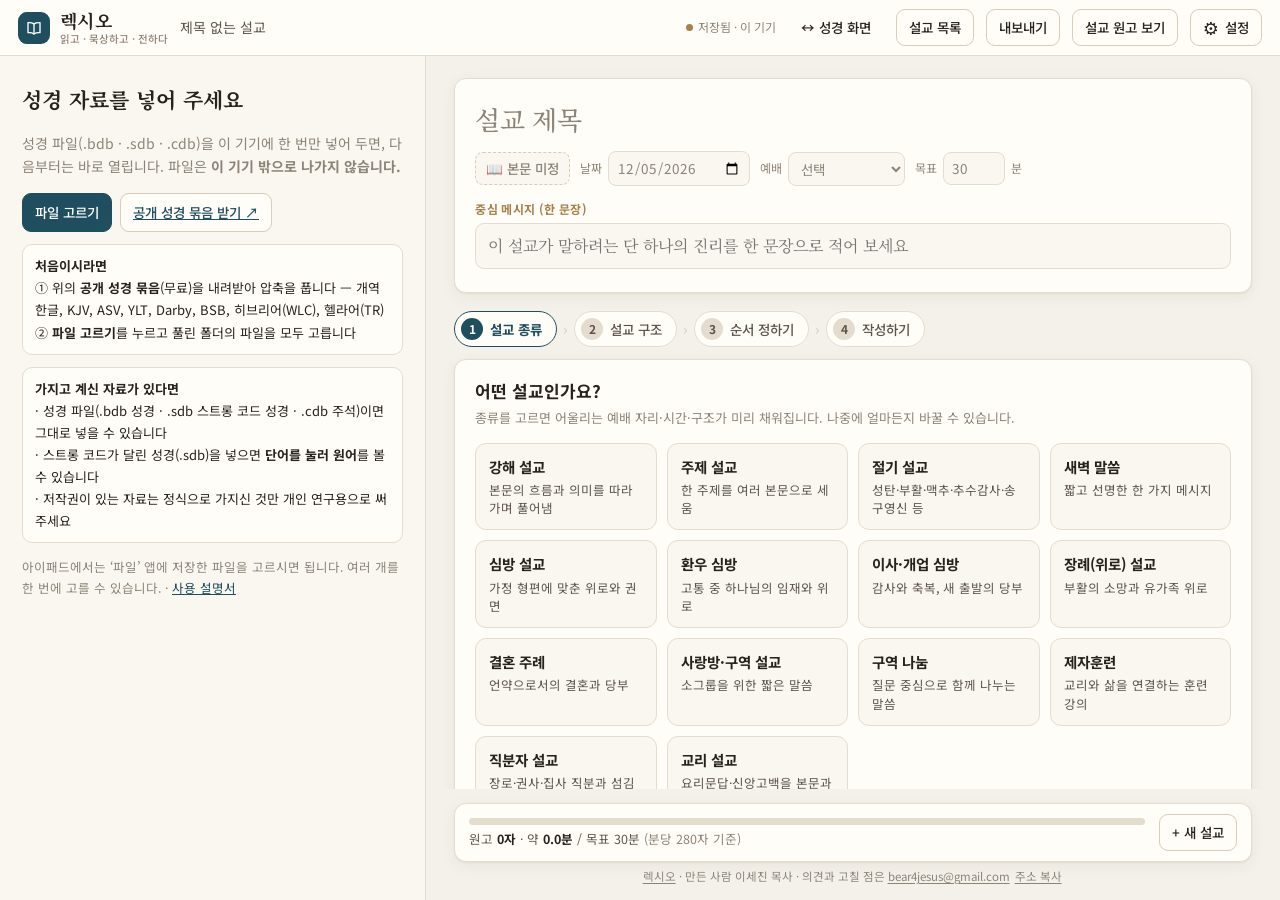
==== commit ed47ba24: "Add files via upload" ====
--- a/app/index.html
+++ b/app/index.html
@@ -165,7 +165,7 @@
 
 /* right panel */
 .rscroll{flex:1;overflow:auto;min-height:0}
-.rwrap{max-width:860px;margin:0 auto;padding:22px 28px 140px}
+.rwrap{max-width:var(--rw,860px);margin:0 auto;padding:22px 28px 140px}
 .card{background:var(--paper);border:1px solid var(--line);border-radius:var(--radius);box-shadow:var(--shadow)}
 .head{padding:18px 20px}
 .tinput{width:100%;border:none;background:transparent;font-family:var(--read);font-size:26px;font-weight:700;padding:2px 0;outline:none;letter-spacing:-.01em}
@@ -234,9 +234,9 @@
 .menu button:hover{background:var(--panel)}
 
 .footer{position:sticky;bottom:0;background:linear-gradient(to top,var(--bg) 70%,transparent);padding:14px 28px 14px}
-.fbar{max-width:860px;margin:0 auto;background:var(--paper);border:1px solid var(--line);border-radius:12px;box-shadow:var(--shadow);padding:10px 14px;display:flex;align-items:center;gap:14px;flex-wrap:wrap}
+.fbar{max-width:var(--rw,860px);margin:0 auto;background:var(--paper);border:1px solid var(--line);border-radius:12px;box-shadow:var(--shadow);padding:10px 14px;display:flex;align-items:center;gap:14px;flex-wrap:wrap}
 .meter{flex:1;min-width:140px}
-.credit{max-width:860px;margin:6px auto 0;text-align:center;font-size:11.5px;color:var(--ink3)}
+.credit{max-width:var(--rw,860px);margin:6px auto 0;text-align:center;font-size:11.5px;color:var(--ink3)}
 .credit a{color:var(--ink3);text-decoration:underline;text-underline-offset:2px}
 .linkbtn{border:none;background:none;padding:0 2px;font-size:11.5px;color:var(--ink3);text-decoration:underline;text-underline-offset:2px}
 .meter .bar{height:7px;background:var(--line);border-radius:4px;overflow:hidden}
@@ -370,11 +370,11 @@
 const cnt=s=>(s||"").replace(/\s/g,"").length;
 
 /* ============ 설정 ============ */
-const S=Object.assign({baptism:"세례",readFont:"Noto Serif KR",readSize:18,editSize:17,studySize:15,readLH:1.85,theme:"",leftW:33.3,studyH:44,cpm:280,night:false,leftMode:0},ls.get("sw.settings",{}));
+const S=Object.assign({baptism:"세례",readFont:"Noto Serif KR",readSize:18,editSize:17,studySize:15,readLH:1.85,writeW:860,theme:"",leftW:33.3,studyH:44,cpm:280,night:false,leftMode:0},ls.get("sw.settings",{}));
 function applySettings(){
   const r=document.documentElement.style;
   r.setProperty("--read",`'${S.readFont}',serif`);
-  r.setProperty("--readSize",S.readSize+"px");r.setProperty("--editSize",S.editSize+"px");r.setProperty("--studySize",S.studySize+"px");r.setProperty("--readLH",S.readLH);
+  r.setProperty("--readSize",S.readSize+"px");r.setProperty("--editSize",S.editSize+"px");r.setProperty("--studySize",S.studySize+"px");r.setProperty("--readLH",S.readLH);r.setProperty("--rw",S.writeW>=1600?"100%":S.writeW+"px");
   r.setProperty("--lw",(S.leftMode===1?50:S.leftW)+"%");r.setProperty("--sh",S.studyH+"%");
   ["white","sepia","green","navy"].forEach(t=>document.body.classList.toggle("th-"+t,S.theme===t));
   document.body.classList.toggle("night",!!S.night);
@@ -488,6 +488,7 @@
       <select class="sel" id="chSel">${Array.from({length:bk[2]},(_,i)=>`<option ${i+1===ST.ch?"selected":""}>${i+1}</option>`).join("")}</select><span class="muted small">장</span>
       <button class="iconbtn" id="nx" title="다음 장">›</button>
       <span style="flex:1"></span>
+      <button class="zbtn" data-zr="-1" title="성경 글자 작게">가−</button><button class="zbtn" data-zr="1" title="성경 글자 크게">가+</button>
       <button class="iconbtn" id="findBtn" title="성경 단어 검색"><svg width="16" height="16" viewBox="0 0 24 24" fill="none" stroke="currentColor" stroke-width="2.2" stroke-linecap="round"><circle cx="11" cy="11" r="7"/><path d="M20 20l-3.5-3.5"/></svg></button>
       <div class="seg"><button data-m="single" class="${ST.mode==="single"?"on":""}">본문</button><button data-m="cmp" class="${ST.mode==="cmp"?"on":""}">대조</button></div>
     </div>
@@ -520,6 +521,7 @@
   $("#primSel").onchange=e=>{ST.prim=e.target.value;saveView();renderLeft()};
   L.querySelectorAll("#cmpChips .chip").forEach(c=>c.onclick=()=>{const l=c.dataset.l;ST.cmp=ST.cmp.includes(l)?ST.cmp.filter(x=>x!==l):[...ST.cmp,l];saveView();renderLeft()});
   L.querySelectorAll(".stabs .t").forEach(b=>b.onclick=()=>{ST.tab=b.dataset.t;ST.studyMin=false;saveView();renderStudyTabs();renderStudy()});
+  L.querySelectorAll("[data-zr]").forEach(b=>b.onclick=()=>{S.readSize=Math.max(14,Math.min(30,S.readSize+(+b.dataset.zr)));applySettings();toast("성경 글자 "+S.readSize,900)});
   L.querySelectorAll("[data-zs]").forEach(b=>b.onclick=()=>{S.studySize=Math.max(12,Math.min(24,S.studySize+(+b.dataset.zs)));applySettings();toast("연구 창 글자 "+S.studySize,900)});
   bindStudyGrip();
   $("#stMin").onclick=()=>{ST.studyMin=!ST.studyMin;saveView();$("#study").classList.toggle("min",ST.studyMin);$("#stMin").textContent=ST.studyMin?"▴":"▾"};
@@ -672,7 +674,7 @@
    ① 위의 <b>공개 성경 묶음</b>(무료)을 내려받아 압축을 풉니다 — 개역한글, KJV, ASV, YLT, Darby, BSB, 히브리어(WLC), 헬라어(TR)<br>
    ② <b>파일 고르기</b>를 누르고 풀린 폴더의 파일을 모두 고릅니다</div>
    <div class="rec"><b>가지고 계신 자료가 있다면</b><br>
-   · 베들레헴 형식(.bdb 성경 · .sdb 스트롱 코드 성경 · .cdb 주석)이면 그대로 넣을 수 있습니다<br>
+   · 성경 파일(.bdb 성경 · .sdb 스트롱 코드 성경 · .cdb 주석)이면 그대로 넣을 수 있습니다<br>
    · 스트롱 코드가 달린 성경(.sdb)을 넣으면 <b>단어를 눌러 원어</b>를 볼 수 있습니다<br>
    · 저작권이 있는 자료는 정식으로 가지신 것만 개인 연구용으로 써 주세요</div>
    <p class="small muted">아이패드에서는 ‘파일’ 앱에 저장한 파일을 고르시면 됩니다. 여러 개를 한 번에 고를 수 있습니다. · <a href="${SITE}guide.html" target="_blank" rel="noopener">사용 설명서</a></p>
@@ -852,9 +854,10 @@
     G.querySelector("[data-back]").onclick=()=>{SER.stage=2;touch();renderSteps();renderStage()};
     G.querySelector("[data-next]").onclick=()=>{SER.stage=4;touch();renderSteps();renderStage()};
   }else{
-    G.innerHTML=`<div class="summary"><b>${typeName()||"설교"}</b> · <b>${structName()||"자유 구조"}</b> · ${SER.blocks.length}개 블록 <button class="btn sm ghost" id="toOrder">순서 바꾸기</button> <button class="btn sm ghost" id="aiAll" style="display:none">✦ 전체 개요 제안</button></div>
+    G.innerHTML=`<div class="summary"><b>${typeName()||"설교"}</b> · <b>${structName()||"자유 구조"}</b> · ${SER.blocks.length}개 블록 <button class="btn sm ghost" id="toOrder">순서 바꾸기</button> <button class="btn sm ghost" id="wWidth" title="원고 칸 폭: 좁게 → 보통 → 넓게 → 꽉 채우기">↔ 원고 폭</button> <button class="btn sm ghost" id="aiAll" style="display:none">✦ 전체 개요 제안</button></div>
      <div class="blocks" id="blocks"></div>
      <div class="addbar" style="margin-top:14px">${BLOCK_LIB.slice(0,8).map(n=>`<button class="chip" data-add="${n}">+ ${n}</button>`).join("")}</div>`;
+    $("#wWidth").onclick=()=>{const st=[720,860,1100,1600],nm={720:"좁게",860:"보통",1100:"넓게",1600:"꽉 채우기"};const i=st.indexOf(S.writeW);S.writeW=st[(i+1)%st.length];applySettings();toast("원고 폭: "+nm[S.writeW],1000)};
     $("#toOrder").onclick=()=>{SER.stage=3;touch();renderSteps();renderStage()};
     G.querySelectorAll("[data-add]").forEach(b=>b.onclick=()=>{SER.blocks.push({id:uid(),title:b.dataset.add,hint:"",text:""});touch();renderBlocks()});
     if(CAP.ai){const a=$("#aiAll");a.style.display="";a.onclick=()=>aiRun("outline",null)}
@@ -1134,19 +1137,20 @@
 function openSettings(){hideSelPop();
   const fmt=n=>n>1048576?(n/1048576).toFixed(1)+"MB":Math.round(n/1024)+"KB";
   modal("설정 · 성경 자료",`
-   <div class="drop" id="drop"><b>베들레헴 파일을 여기에 끌어 놓거나</b><br><button class="btn primary" id="sPick" style="margin-top:8px">파일 고르기</button><div class="small muted" style="margin-top:6px">.bdb(성경) · .sdb(스트롱 코드 성경) · .cdb(주석) — ${window.LX_HOST?"이 기기와 내 구글 드라이브에만 보관됩니다":"이 기기 안에만 저장됩니다"}</div></div>
+   <div class="drop" id="drop"><b>성경 파일을 여기에 끌어 놓거나</b><br><button class="btn primary" id="sPick" style="margin-top:8px">파일 고르기</button><div class="small muted" style="margin-top:6px">.bdb(성경) · .sdb(스트롱 코드 성경) · .cdb(주석) — ${window.LX_HOST?"이 기기와 내 구글 드라이브에만 보관됩니다":"이 기기 안에만 저장됩니다"}</div></div>
    <div class="flist">${LIB.length?LIB.map(x=>`<div class="fitem"><span class="kind ${x.kind}">${x.kind==="s"?"원어연결":x.kind==="c"?"주석":isOrig(x)?"원어":"성경"}</span><span class="nm">${esc(x.label)}</span><span class="small muted">${fmt(x.size||0)}</span><button class="iconbtn" data-rmf="${esc(x.name)}" title="빼기">✕</button></div>`).join(""):`<div class="empty">아직 불러온 자료가 없습니다.</div>`}</div>
    <h3 style="margin:22px 0 4px;font-size:15px">읽기·쓰기 설정</h3>
    <div class="setrow"><span class="l">본문 글꼴</span><select class="sel" id="oFont">${["Noto Serif KR","Gowun Batang","Nanum Myeongjo","Noto Sans KR"].map(f=>`<option ${S.readFont===f?"selected":""} value="${f}">${{"Noto Serif KR":"본명조 (기본)","Gowun Batang":"고운바탕","Nanum Myeongjo":"나눔명조","Noto Sans KR":"본고딕"}[f]}</option>`).join("")}</select></div>
-   <div class="setrow"><span class="l">성경 글자 크기</span><span><input type="range" id="oRS" min="14" max="30" value="${S.readSize}"> <b id="oRSv">${S.readSize}</b></span></div>
+   <div class="setrow"><span class="l">성경 글자 크기<small>성경 화면 위쪽 ‘가− 가+’로도 바꿀 수 있습니다</small></span><span><input type="range" id="oRS" min="14" max="30" value="${S.readSize}"> <b id="oRSv">${S.readSize}</b></span></div>
    <div class="setrow"><span class="l">원어·주석·검색 글자 크기<small>연구 창 위쪽 ‘가− 가+’로도 바꿀 수 있습니다</small></span><span><input type="range" id="oSS" min="12" max="24" value="${S.studySize}"> <b id="oSSv">${S.studySize}</b></span></div>
    <div class="setrow"><span class="l">원고 글자 크기</span><span><input type="range" id="oES" min="14" max="26" value="${S.editSize}"> <b id="oESv">${S.editSize}</b></span></div>
+   <div class="setrow"><span class="l">원고 칸 폭<small>설교 원고를 쓰는 칸의 너비입니다. 원고 위쪽 ‘↔ 원고 폭’ 단추로도 바꿀 수 있습니다</small></span><span><input type="range" id="oWW" min="640" max="1600" step="20" value="${S.writeW}"> <b id="oWWv">${S.writeW>=1600?"꽉":S.writeW}</b></span></div>
    <div class="setrow"><span class="l">성경 줄 간격</span><span><input type="range" id="oLH" min="1.4" max="2.4" step="0.05" value="${S.readLH}"> <b id="oLHv">${S.readLH}</b></span></div>
    <h3 style="margin:22px 0 4px;font-size:15px">화면 꾸미기</h3>
    <div class="setrow"><span class="l">색 테마<small>밤 모드를 켜면 밤 색이 먼저입니다</small></span><span class="themes" id="oTheme">${[["","기본 종이","#f4f1ea","#1f4e5f"],["white","하양","#ffffff","#1f4e5f"],["sepia","세피아","#efe6d4","#7a4b26"],["green","숲","#eef1ec","#2f5d46"],["navy","남색","#eef1f6","#24407a"]].map(([k,n,a,b])=>`<button data-th="${k}" class="${S.theme===k?"on":""}"><i style="background:linear-gradient(135deg,${a} 50%,${b} 50%);border:1px solid #ccc"></i>${n}</button>`).join("")}</span></div>
    <div class="setrow"><span class="l">화면 배치<small>성경과 원고 사이 경계선, 연구 창 위쪽 경계선을 마우스로 끌면 크기가 바뀝니다</small></span><button class="btn sm" id="oLayout">처음 배치로</button></div>
    <div class="setrow"><span class="l">설교 속도<small>분당 글자 수(공백 제외). 보통 250~320자</small></span><span><input type="number" id="oCpm" min="150" max="450" value="${S.cpm}" style="width:76px;border:1px solid var(--line2);border-radius:8px;padding:5px 8px;background:var(--panel)"> 자/분</span></div>
-   <div class="setrow"><span class="l">세례 / 침례 표기<small>베들레헴 한글 성경은 ‘세례’가 ‘침례’로 바뀌어 있습니다. ‘세례’를 고르면 원문(대한성서공회) 표기로 보여 줍니다. 킹흠정역·한글킹은 원래 표기 그대로입니다.</small></span><select class="sel" id="oBap"><option value="세례" ${S.baptism==="세례"?"selected":""}>세례 (원문대로)</option><option value="침례" ${S.baptism==="침례"?"selected":""}>침례 (파일 그대로)</option></select></div>
+   <div class="setrow"><span class="l">세례 / 침례 표기<small>일부 한글 성경 파일은 ‘세례’가 ‘침례’로 바뀌어 있습니다. ‘세례’를 고르면 원문(대한성서공회) 표기로 보여 줍니다. 킹흠정역·한글킹은 원래 표기 그대로입니다.</small></span><select class="sel" id="oBap"><option value="세례" ${S.baptism==="세례"?"selected":""}>세례 (원문대로)</option><option value="침례" ${S.baptism==="침례"?"selected":""}>침례 (파일 그대로)</option></select></div>
    <div class="setrow"><span class="l">밤 모드</span><input type="checkbox" id="oNight" ${S.night?"checked":""}></div>
    <div class="setrow" style="border:none"><span class="l">기능 상태<small>${IS_APP?"맥 앱 버전 — 인터넷 없이 동작합니다. 설교는 이 맥에 저장되며, 웹 버전과는 ‘내보내기 → 백업’으로 옮깁니다":CAP.db?(window.LX_HOST?"설교가 내 구글 드라이브 ‘렉시오’ 폴더에 저장되어 컴퓨터·아이패드·휴대폰에서 함께 보입니다":"설교가 Claude 계정에 저장되어 맥·아이패드에서 함께 보입니다"):"설교가 이 기기 브라우저에만 저장됩니다 — 내보내기에서 백업해 두세요"}<br>${CAP.ai?(CAP.aiName!=="Claude"?`AI 도우미: ${esc(CAP.aiName)} 연결됨 (각 블록의 ✦ 도움)`:"AI 도우미 사용 가능 (Claude 구독 안에서 동작)"):keyAI()?"AI 도우미 꺼짐 — 아래 ‘AI 연결’에서 키를 넣으세요":"AI 도우미 없음 — 내보내기의 ‘Claude 요청문 복사’를 쓰세요"}</small></span></div>
    ${window.LX_settingsHTML?window.LX_settingsHTML():""}
@@ -1162,9 +1166,10 @@
   $("#oFont").onchange=e=>{S.readFont=e.target.value;applySettings()};
   $("#oRS").oninput=e=>{S.readSize=+e.target.value;$("#oRSv").textContent=S.readSize;applySettings()};
   $("#oSS").oninput=e=>{S.studySize=+e.target.value;$("#oSSv").textContent=S.studySize;applySettings()};
+  $("#oWW").oninput=e=>{S.writeW=+e.target.value;$("#oWWv").textContent=S.writeW>=1600?"꽉":S.writeW;applySettings()};
   $("#oLH").oninput=e=>{S.readLH=+e.target.value;$("#oLHv").textContent=S.readLH;applySettings()};
   document.querySelectorAll("#oTheme [data-th]").forEach(b=>b.onclick=()=>{S.theme=b.dataset.th;applySettings();document.querySelectorAll("#oTheme [data-th]").forEach(x=>x.classList.toggle("on",x===b))});
-  $("#oLayout").onclick=()=>{S.leftW=33.3;S.studyH=44;S.leftMode=0;applySettings();toast("처음 배치로 돌렸습니다")};
+  $("#oLayout").onclick=()=>{S.leftW=33.3;S.studyH=44;S.leftMode=0;S.writeW=860;applySettings();toast("처음 배치로 돌렸습니다")};
   window.LX_bindSettings&&window.LX_bindSettings();
   $("#oES").oninput=e=>{S.editSize=+e.target.value;$("#oESv").textContent=S.editSize;applySettings();document.querySelectorAll(".block textarea").forEach(autosize)};
   $("#oCpm").oninput=e=>{S.cpm=Math.max(100,+e.target.value||280);applySettings();renderFooter()};
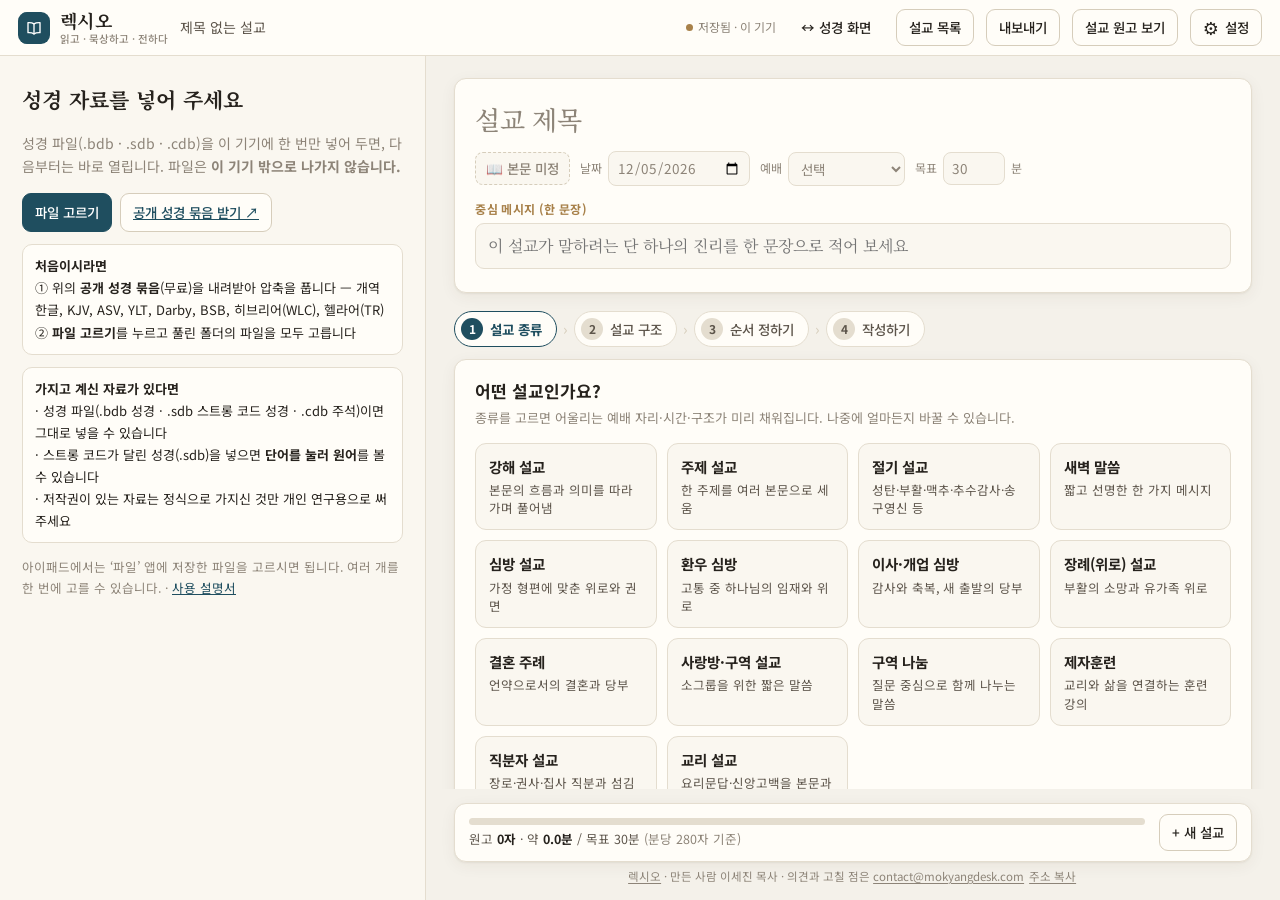
==== commit d13b3146: "Add files via upload" ====
--- a/app/index.html
+++ b/app/index.html
@@ -936,8 +936,8 @@
   F.innerHTML=`<div class="fbar"><div class="meter"><div class="bar"><i class="${cls}" style="width:${pct}%"></i></div>
    <div class="lbl">원고 <b>${chars.toLocaleString()}자</b> · 약 <b>${min.toFixed(1)}분</b> / 목표 ${goal}분 <span class="muted">(분당 ${S.cpm}자 기준)</span>${min>goal*1.02?` · <span style="color:var(--warn)">${Math.round((min-goal)*S.cpm).toLocaleString()}자 넘침</span>`:min<goal*.8&&chars?` · <span class="muted">${Math.round((goal-min)*S.cpm).toLocaleString()}자 더 쓸 수 있음</span>`:""}</div></div>
    <button class="btn" id="fNew">+ 새 설교</button></div>
-   <div class="credit"><a href="${SITE}" target="_blank" rel="noopener">렉시오</a> · 만든 사람 이세진 목사 · 의견과 고칠 점은 <a href="mailto:bear4jesus@gmail.com?subject=%EB%A0%89%EC%8B%9C%EC%98%A4%20%ED%94%BC%EB%93%9C%EB%B0%B1">bear4jesus@gmail.com</a> <button class="linkbtn" id="cpMail">주소 복사</button></div>`;
-  $("#cpMail").onclick=()=>copyText("bear4jesus@gmail.com","이메일 주소를 복사했습니다");
+   <div class="credit"><a href="${SITE}" target="_blank" rel="noopener">렉시오</a> · 만든 사람 이세진 목사 · 의견과 고칠 점은 <a href="mailto:contact@mokyangdesk.com?subject=%EB%A0%89%EC%8B%9C%EC%98%A4%20%ED%94%BC%EB%93%9C%EB%B0%B1">contact@mokyangdesk.com</a> <button class="linkbtn" id="cpMail">주소 복사</button></div>`;
+  $("#cpMail").onclick=()=>copyText("contact@mokyangdesk.com","이메일 주소를 복사했습니다");
   $("#fNew").onclick=()=>{SER=newSermon();saveLocal();renderRight();$("#topTitle").textContent="새 설교";toast("새 설교를 시작합니다")};
 }
 
@@ -1159,7 +1159,7 @@
    <textarea id="oGuide" rows="5" style="width:100%;margin-top:6px;border:1px solid var(--line2);border-radius:8px;padding:8px 10px;background:var(--panel);font-size:13px;line-height:1.6">${esc(sysText())}</textarea></div>
    <p class="small" style="margin-top:10px"><a href="${SITE}" target="_blank" rel="noopener">렉시오 홈페이지</a> · <a href="${SITE}guide.html" target="_blank" rel="noopener">사용 설명서</a> · <a href="${PACK_URL}" target="_blank" rel="noopener">공개 성경 묶음 받기</a></p>
    <p class="small muted" style="margin-top:14px">원어 사전: Strong's Hebrew & Greek Dictionary (퍼블릭 도메인, JSON: Open Scriptures CC-BY-SA). 성경·주석 자료의 저작권은 각 저작권자에게 있으며, 이 프로그램은 개인 연구용입니다.</p>
-   <p class="small" style="margin-top:6px;color:var(--ink2)">렉시오 · 만든 사람 <b>이세진 목사</b> · 피드백 <b>bear4jesus@gmail.com</b></p>`);
+   <p class="small" style="margin-top:6px;color:var(--ink2)">렉시오 · 만든 사람 <b>이세진 목사</b> · 피드백 <b>contact@mokyangdesk.com</b></p>`);
   $("#sPick").onclick=()=>$("#fileIn").click();
   const d=$("#drop");d.ondragover=e=>{e.preventDefault();d.classList.add("over")};d.ondragleave=()=>d.classList.remove("over");d.ondrop=e=>{e.preventDefault();d.classList.remove("over");addFiles(e.dataTransfer.files)};
   document.querySelectorAll("[data-rmf]").forEach(b=>b.onclick=async()=>{const n=b.dataset.rmf;const i=LIB.findIndex(x=>x.name===n);if(i>=0){try{LIB[i].db&&LIB[i].db.close()}catch(e){}LIB.splice(i,1)}await IDB.del(n);saveMeta();openSettings();renderLeft()});
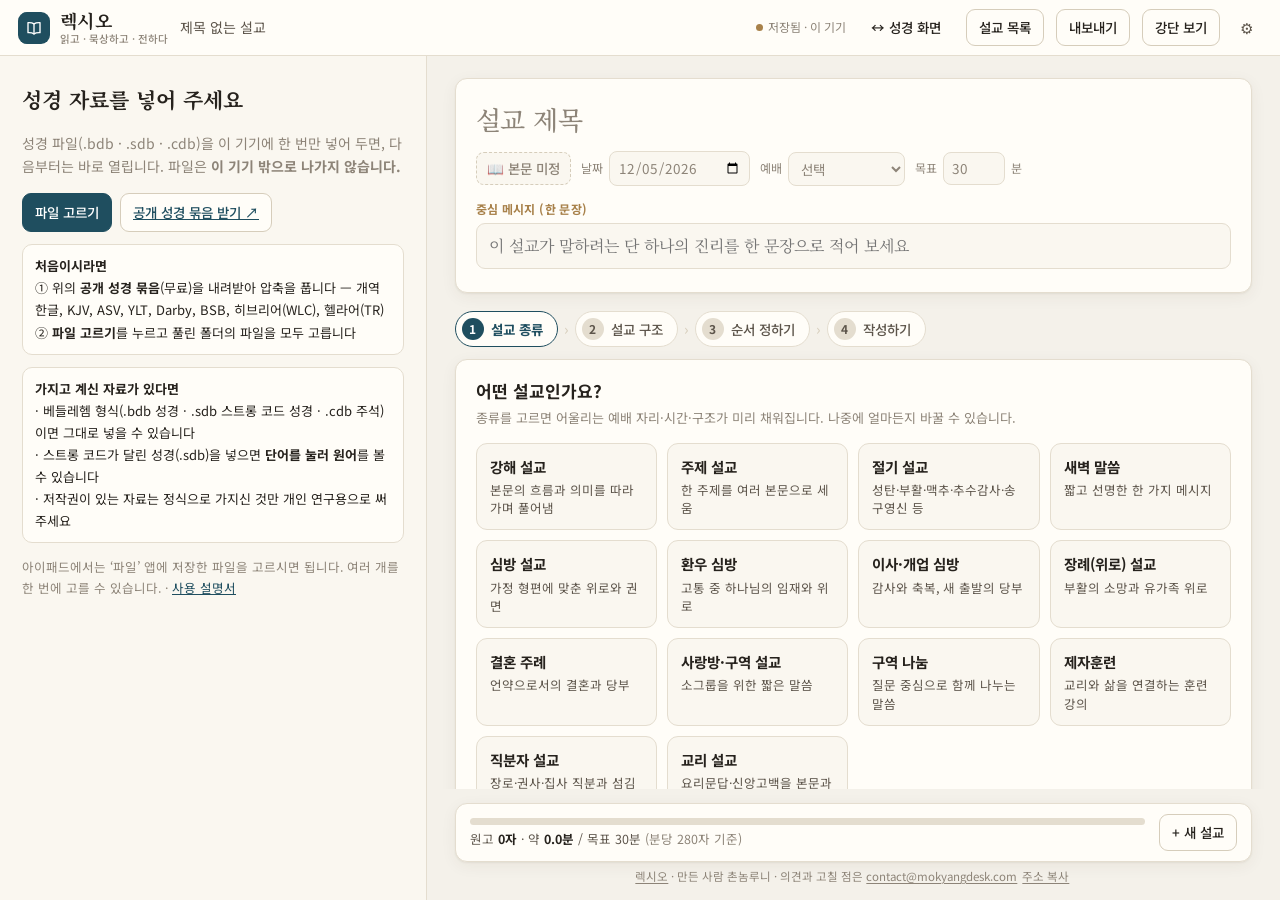
==== commit 6b59be58: "Add files via upload" ====
--- a/app/index.html
+++ b/app/index.html
@@ -16,7 +16,7 @@
   --ui:'Noto Sans KR',system-ui,-apple-system,sans-serif;
   --read:'Noto Serif KR',serif;
   --heb:'Noto Serif Hebrew','SBL Hebrew',serif; --grk:'Gentium Book Plus','Noto Serif',serif;
-  --readSize:18px; --editSize:17px; --studySize:15px; --readLH:1.85; --radius:12px;
+  --readSize:18px; --editSize:17px; --radius:12px;
   --shadow:0 1px 2px rgba(60,45,20,.06),0 4px 16px rgba(60,45,20,.06);
 }
 body.night{
@@ -31,36 +31,6 @@
 button{cursor:pointer}
 a{color:var(--accent)}
 .hidden{display:none!important}
-
-/* 끌어서 크기 조절 */
-.vsplit{position:absolute;top:0;bottom:0;left:var(--lw,33.3%);width:10px;margin-left:-5px;cursor:col-resize;z-index:5}
-.vsplit:hover,.vsplit.on{background:linear-gradient(90deg,transparent 4px,var(--accent2) 4px,var(--accent2) 6px,transparent 6px)}
-.main.wideLeft .vsplit,.main.noLeft .vsplit{display:none}
-.sgrip{position:absolute;left:0;right:0;top:-5px;height:10px;cursor:row-resize;z-index:3}
-.sgrip:hover,.sgrip.on{background:linear-gradient(transparent 4px,var(--accent2) 4px,var(--accent2) 6px,transparent 6px)}
-.study.min .sgrip{display:none}
-body.dragging{user-select:none;-webkit-user-select:none;cursor:col-resize}
-body.dragging.row{cursor:row-resize}
-@media (max-width:900px){.vsplit{display:none}}
-/* 선택한 글 도구 */
-.selpop{position:fixed;z-index:80;display:flex;gap:4px;background:var(--ink);padding:5px;border-radius:10px;box-shadow:0 8px 24px rgba(0,0,0,.22)}
-.selpop button{border:none;background:transparent;color:var(--paper);font:inherit;font-size:13px;font-weight:600;padding:6px 10px;border-radius:7px;white-space:nowrap;cursor:pointer}
-.selpop button:hover{background:rgba(255,255,255,.14)}
-.selpop .sep{width:1px;background:rgba(255,255,255,.2);margin:4px 2px}
-.zbtn{border:none;background:transparent;color:var(--ink3);font-size:12.5px;font-weight:700;padding:5px 7px;border-radius:7px;cursor:pointer}
-.zbtn:hover{background:var(--panel);color:var(--ink)}
-/* 설정 단추 */
-#bSet{font-size:13.5px}
-#bSet .gear{font-size:18px;line-height:1}
-/* 색 테마 */
-body.th-white{--bg:#f5f6f7;--paper:#ffffff;--panel:#f8f9fa;--line:#e3e5e8;--line2:#d2d6db;--goldSoft:#f6efe2}
-body.th-sepia{--bg:#efe6d4;--paper:#fbf5e8;--panel:#f5ecda;--ink:#3b2f22;--ink2:#64543f;--line:#e2d4b8;--line2:#d3c19d;--accent:#7a4b26;--accent2:#965f33;--accentSoft:#f1e3d2;--sel:#f1e3d2}
-body.th-green{--bg:#eef1ec;--paper:#fbfcf9;--panel:#f3f6f0;--line:#dde4d6;--line2:#c9d3c0;--accent:#2f5d46;--accent2:#3f7a5c;--accentSoft:#e2ede5;--sel:#e2ede5}
-body.th-navy{--bg:#eef1f6;--paper:#fcfdff;--panel:#f3f5fa;--line:#dde2ec;--line2:#c8d0de;--accent:#24407a;--accent2:#3557a0;--accentSoft:#e2e9f6;--sel:#e2e9f6}
-.themes{display:flex;gap:6px;flex-wrap:wrap}
-.themes button{border:2px solid transparent;border-radius:9px;padding:6px 10px;font-size:12.5px;cursor:pointer;display:flex;align-items:center;gap:6px;background:var(--panel)}
-.themes button.on{border-color:var(--accent)}
-.themes i{width:14px;height:14px;border-radius:50%;display:inline-block}
 
 /* top bar */
 .top{height:56px;display:flex;align-items:center;gap:12px;padding:0 18px;background:var(--paper);border-bottom:1px solid var(--line)}
@@ -88,7 +58,7 @@
 .iconbtn:hover{background:var(--panel);color:var(--ink)}
 
 /* layout */
-.main{position:relative;height:calc(100% - 56px);display:grid;grid-template-columns:var(--lw,33.3%) 1fr}
+.main{height:calc(100% - 56px);display:grid;grid-template-columns:1fr 2fr;transition:grid-template-columns .25s}
 .main.wideLeft{grid-template-columns:1fr 1fr}
 .main.noLeft{grid-template-columns:0 1fr}
 .main.noLeft .left{visibility:hidden}
@@ -117,7 +87,7 @@
 body.night .chip.prim{color:#0f1a1d}
 .ltext sup{font-size:.6em;color:var(--ink3)}
 .fn{font-family:var(--ui);font-size:.68em;color:var(--ink3);line-height:1.55;margin:2px 0 4px}
-.ltext{flex:1;overflow:auto;padding:14px 18px 40px;font-family:var(--read);font-size:var(--readSize);line-height:var(--readLH);min-height:0}
+.ltext{flex:1;overflow:auto;padding:14px 18px 40px;font-family:var(--read);font-size:var(--readSize);line-height:1.85;min-height:0}
 .chTitle{font-family:var(--read);font-weight:700;font-size:1.15em;margin:2px 0 12px;color:var(--ink)}
 .verse{padding:3px 6px;margin:0 -6px;border-radius:8px;transition:background .15s}
 .verse.sel{background:var(--sel)}
@@ -135,29 +105,29 @@
 .selbar{display:flex;align-items:center;gap:6px;padding:8px 12px;border-top:1px solid var(--line);background:var(--goldSoft);font-size:13px;flex-wrap:wrap}
 .selbar b{color:var(--gold)}
 
-.study{position:relative;border-top:1px solid var(--line2);background:var(--paper);display:flex;flex-direction:column;height:var(--sh,44%);min-height:120px;max-height:85%}
+.study{border-top:1px solid var(--line2);background:var(--paper);display:flex;flex-direction:column;height:44%;min-height:120px}
 .study.min{height:40px;min-height:40px}
 .study.min .sbody{display:none}
 .stabs{display:flex;align-items:center;gap:2px;padding:4px 8px;border-bottom:1px solid var(--line)}
 .stabs button.t{border:none;background:transparent;padding:6px 10px;font-size:13px;font-weight:600;color:var(--ink3);border-radius:7px}
 .stabs button.t.on{color:var(--accent);background:var(--accentSoft)}
-.sbody{flex:1;overflow:auto;padding:14px 16px 24px;font-size:var(--studySize);min-height:0}
-.lemma{font-size:1.9em;line-height:1.3;margin:2px 0}
-.xlit{color:var(--ink2);font-size:.95em}
-.sn{display:inline-block;font-size:.78em;font-weight:700;color:#fff;background:var(--gold);border-radius:6px;padding:1px 7px;margin-right:6px;vertical-align:2px}
+.sbody{flex:1;overflow:auto;padding:14px 16px 24px;font-size:14px;min-height:0}
+.lemma{font-size:28px;line-height:1.3;margin:2px 0}
+.xlit{color:var(--ink2);font-size:14px}
+.sn{display:inline-block;font-size:11.5px;font-weight:700;color:#fff;background:var(--gold);border-radius:6px;padding:1px 7px;margin-right:6px;vertical-align:2px}
 .def{margin:10px 0;padding:10px 12px;background:var(--panel);border-radius:9px;border:1px solid var(--line)}
-.def .k{font-size:.78em;font-weight:700;color:var(--ink3);margin-bottom:2px;letter-spacing:.02em}
+.def .k{font-size:11.5px;font-weight:700;color:var(--ink3);margin-bottom:2px;letter-spacing:.02em}
 .usage{display:flex;flex-wrap:wrap;gap:5px;margin:6px 0}
-.usage span{background:var(--goldSoft);color:var(--ink);border-radius:6px;padding:2px 8px;font-size:.88em}
-.usage span i{font-style:normal;color:var(--gold);font-weight:700;margin-left:4px;font-size:.85em}
-.occ{font-family:var(--read);font-size:1em;padding:6px 0;border-bottom:1px solid var(--line);cursor:pointer}
+.usage span{background:var(--goldSoft);color:var(--ink);border-radius:6px;padding:2px 8px;font-size:13px}
+.usage span i{font-style:normal;color:var(--gold);font-weight:700;margin-left:4px;font-size:11.5px}
+.occ{font-family:var(--read);font-size:14.5px;padding:6px 0;border-bottom:1px solid var(--line);cursor:pointer}
 .occ:hover{background:var(--panel)}
-.occ b{font-family:var(--ui);font-size:.82em;color:var(--accent);margin-right:6px}
+.occ b{font-family:var(--ui);font-size:12px;color:var(--accent);margin-right:6px}
 .occ mark{background:var(--hl);color:inherit;border-radius:3px;padding:0 1px}
 .links{display:flex;flex-wrap:wrap;gap:6px;margin:8px 0}
 .links a{font-size:12.5px;text-decoration:none;border:1px solid var(--line2);border-radius:7px;padding:3px 9px;color:var(--ink2);background:var(--paper)}
 .links a:hover{border-color:var(--accent);color:var(--accent)}
-.cmt{font-family:var(--read);font-size:1.05em;line-height:1.8}
+.cmt{font-family:var(--read);font-size:15px;line-height:1.8}
 .cmt .hl{color:var(--accent);font-weight:700}
 .muted{color:var(--ink3)}
 .small{font-size:12.5px}
@@ -165,7 +135,7 @@
 
 /* right panel */
 .rscroll{flex:1;overflow:auto;min-height:0}
-.rwrap{max-width:var(--rw,860px);margin:0 auto;padding:22px 28px 140px}
+.rwrap{max-width:860px;margin:0 auto;padding:22px 28px 140px}
 .card{background:var(--paper);border:1px solid var(--line);border-radius:var(--radius);box-shadow:var(--shadow)}
 .head{padding:18px 20px}
 .tinput{width:100%;border:none;background:transparent;font-family:var(--read);font-size:26px;font-weight:700;padding:2px 0;outline:none;letter-spacing:-.01em}
@@ -234,9 +204,9 @@
 .menu button:hover{background:var(--panel)}
 
 .footer{position:sticky;bottom:0;background:linear-gradient(to top,var(--bg) 70%,transparent);padding:14px 28px 14px}
-.fbar{max-width:var(--rw,860px);margin:0 auto;background:var(--paper);border:1px solid var(--line);border-radius:12px;box-shadow:var(--shadow);padding:10px 14px;display:flex;align-items:center;gap:14px;flex-wrap:wrap}
+.fbar{max-width:860px;margin:0 auto;background:var(--paper);border:1px solid var(--line);border-radius:12px;box-shadow:var(--shadow);padding:10px 14px;display:flex;align-items:center;gap:14px;flex-wrap:wrap}
 .meter{flex:1;min-width:140px}
-.credit{max-width:var(--rw,860px);margin:6px auto 0;text-align:center;font-size:11.5px;color:var(--ink3)}
+.credit{max-width:860px;margin:6px auto 0;text-align:center;font-size:11.5px;color:var(--ink3)}
 .credit a{color:var(--ink3);text-decoration:underline;text-underline-offset:2px}
 .linkbtn{border:none;background:none;padding:0 2px;font-size:11.5px;color:var(--ink3);text-decoration:underline;text-underline-offset:2px}
 .meter .bar{height:7px;background:var(--line);border-radius:4px;overflow:hidden}
@@ -288,11 +258,6 @@
 .toast{position:fixed;left:50%;bottom:104px;transform:translateX(-50%);background:var(--ink);color:var(--paper);padding:9px 16px;border-radius:10px;font-size:13.5px;z-index:90;box-shadow:0 6px 24px rgba(0,0,0,.2);transition:opacity .3s}
 .spin{display:inline-block;width:14px;height:14px;border:2px solid var(--line2);border-top-color:var(--accent);border-radius:50%;animation:sp 0.8s linear infinite;vertical-align:-2px}
 @keyframes sp{to{transform:rotate(360deg)}}
-
-/* 휴대폰: 위쪽 단추가 화면 밖으로 나가지 않게 */
-@media (max-width:560px){.top{gap:6px;padding:0 10px}.bname{display:none}.top .btn{padding:6px 9px;font-size:13px;white-space:nowrap}.top .iconbtn{flex:none}.top .mobileSwitch{flex:none}.top .mobileSwitch button{padding:5px 8px;white-space:nowrap}.top .brand{flex:none}}
-@media (max-width:560px){#bList,#bPulpit{font-size:0!important}#bList::after{content:'목록';font-size:13px}#bPulpit::after{content:'원고';font-size:13px}#bSet .lbl{display:none}#bSet{padding:5px 8px}.top{overflow-x:auto;scrollbar-width:none}}
-@media (max-width:380px){.top .btn{padding:5px 7px;font-size:12.5px}}
 </style>
 </head>
 <body>
@@ -304,8 +269,8 @@
   <button class="btn ghost hideNarrow" id="bLeft" title="성경 화면 넓게/좁게/접기">↔ 성경 화면</button>
   <button class="btn" id="bList">설교 목록</button>
   <button class="btn" id="bExport">내보내기</button>
-  <button class="btn" id="bPulpit" title="큰 글씨로 설교 원고 보기 (강단·아이패드)">설교 원고 보기</button>
-  <button class="btn" id="bSet" title="설정 · 성경 자료 · 화면 꾸미기"><span class="gear">⚙︎</span><span class="lbl">설정</span></button>
+  <button class="btn" id="bPulpit">강단 보기</button>
+  <button class="iconbtn" id="bSet" title="설정·자료">⚙︎</button>
 </div>
 <div class="main" id="main">
   <section class="left" id="left"></section>
@@ -370,13 +335,11 @@
 const cnt=s=>(s||"").replace(/\s/g,"").length;
 
 /* ============ 설정 ============ */
-const S=Object.assign({baptism:"세례",readFont:"Noto Serif KR",readSize:18,editSize:17,studySize:15,readLH:1.85,writeW:860,theme:"",leftW:33.3,studyH:44,cpm:280,night:false,leftMode:0},ls.get("sw.settings",{}));
+const S=Object.assign({baptism:"세례",readFont:"Noto Serif KR",readSize:18,editSize:17,cpm:280,night:false,leftMode:0},ls.get("sw.settings",{}));
 function applySettings(){
   const r=document.documentElement.style;
   r.setProperty("--read",`'${S.readFont}',serif`);
-  r.setProperty("--readSize",S.readSize+"px");r.setProperty("--editSize",S.editSize+"px");r.setProperty("--studySize",S.studySize+"px");r.setProperty("--readLH",S.readLH);r.setProperty("--rw",S.writeW>=1600?"100%":S.writeW+"px");
-  r.setProperty("--lw",(S.leftMode===1?50:S.leftW)+"%");r.setProperty("--sh",S.studyH+"%");
-  ["white","sepia","green","navy"].forEach(t=>document.body.classList.toggle("th-"+t,S.theme===t));
+  r.setProperty("--readSize",S.readSize+"px");r.setProperty("--editSize",S.editSize+"px");
   document.body.classList.toggle("night",!!S.night);
   const m=$("#main");m.classList.toggle("wideLeft",S.leftMode===1);m.classList.toggle("noLeft",S.leftMode===2);
   ls.set("sw.settings",S);
@@ -386,9 +349,8 @@
 const SITE="https://shepherdsdesk.github.io/lexio/";   // 홈페이지 주소 (저장소가 다르면 여기만 바꾸세요)
 const PACK_URL="https://github.com/shepherdsdesk/lexio/releases/latest/download/Lexio-bible-pack.zip";
 const IS_APP=!!window.lexioApp||location.protocol==="app:";
-const canDL=()=>!!CAP.dl||IS_APP||!!window.LX_HOST||!(window.claude&&window.claude.use);
-const ASSET=window.LX_ASSET||"";
-async function cap(name){if(window.LX_HOST)return window.LX_HOST(name);if(IS_APP)return null;try{for(let i=0;i<20&&!(window.claude&&window.claude.use);i++)await wait(150);if(!(window.claude&&window.claude.use))return null;return await window.claude.use(name)}catch(e){return null}}
+const canDL=()=>!!CAP.dl||IS_APP||!(window.claude&&window.claude.use);
+async function cap(name){if(IS_APP)return null;try{for(let i=0;i<20&&!(window.claude&&window.claude.use);i++)await wait(150);if(!(window.claude&&window.claude.use))return null;return await window.claude.use(name)}catch(e){return null}}
 const CAP={db:null,user:null,dl:null,ai:null,uid:null};
 
 /* ============ IndexedDB (성경 파일은 이 기기 안에만) ============ */
@@ -406,8 +368,8 @@
 async function loadScript(src){return new Promise((res,rej)=>{const s=document.createElement("script");s.src=src;s.onload=res;s.onerror=rej;document.head.appendChild(s)})}
 async function initSQL(){
   if(SQL)return SQL;
-  try{await loadScript(ASSET+"sql-wasm.js");SQL=await initSqlJs({locateFile:f=>ASSET+f});return SQL}catch(e){console.warn("wasm 실패, asm으로",e)}
-  try{window.initSqlJs=undefined;await loadScript(ASSET+"sql-asm-memory-growth.js");SQL=await initSqlJs();return SQL}catch(e){console.error(e);return null}
+  try{await loadScript("sql-wasm.js");SQL=await initSqlJs({locateFile:f=>f});return SQL}catch(e){console.warn("wasm 실패, asm으로",e)}
+  try{window.initSqlJs=undefined;await loadScript("sql-asm-memory-growth.js");SQL=await initSqlJs();return SQL}catch(e){console.error(e);return null}
 }
 
 /* 자료 목록 */
@@ -440,7 +402,7 @@
 
 /* ============ 원어 사전 ============ */
 const LEX={H:null,G:null,loading:null};
-function loadLex(){if(LEX.loading)return LEX.loading;LEX.loading=Promise.all([fetch(ASSET+"lex-heb.json").then(r=>r.json()),fetch(ASSET+"lex-grk.json").then(r=>r.json())]).then(([h,g])=>{LEX.H=h;LEX.G=g}).catch(e=>console.warn("사전 로드 실패",e));return LEX.loading}
+function loadLex(){if(LEX.loading)return LEX.loading;LEX.loading=Promise.all([fetch("lex-heb.json").then(r=>r.json()),fetch("lex-grk.json").then(r=>r.json())]).then(([h,g])=>{LEX.H=h;LEX.G=g}).catch(e=>console.warn("사전 로드 실패",e));return LEX.loading}
 
 /* 스트롱 색인 (개역개정S에서) */
 const IDX={ready:false,building:false,occ:{},ko:{},label:null};
@@ -476,7 +438,7 @@
 function renderLeft(){
   const L=$("#left");
   if(!SQL||!bibles().length){L.innerHTML=welcomeHTML();bindWelcome();return}
-  if(!ST.prim||!byLabel(ST.prim)){const s=LIB.find(x=>x.kind==="s")||bibles().find(x=>/개역개정/.test(x.label))||bibles().find(x=>/개역한글|새번역|우리말|쉬운|현대인|공동|한글/.test(x.label))||bibles()[0];ST.prim=s.label}
+  if(!ST.prim||!byLabel(ST.prim)){const s=LIB.find(x=>x.kind==="s")||bibles().find(x=>/개역개정/.test(x.label))||bibles()[0];ST.prim=s.label}
   ST.cmp=ST.cmp.filter(l=>byLabel(l)&&l!==ST.prim);
   if(missing()){L.innerHTML=`<div class="empty" style="margin-top:40px"><span class="spin"></span> 자료를 여는 중…</div>`;need().then(()=>{if(!missing())renderLeft()});return}
   const bk=BOOKS[ST.book-1];
@@ -488,7 +450,6 @@
       <select class="sel" id="chSel">${Array.from({length:bk[2]},(_,i)=>`<option ${i+1===ST.ch?"selected":""}>${i+1}</option>`).join("")}</select><span class="muted small">장</span>
       <button class="iconbtn" id="nx" title="다음 장">›</button>
       <span style="flex:1"></span>
-      <button class="zbtn" data-zr="-1" title="성경 글자 작게">가−</button><button class="zbtn" data-zr="1" title="성경 글자 크게">가+</button>
       <button class="iconbtn" id="findBtn" title="성경 단어 검색"><svg width="16" height="16" viewBox="0 0 24 24" fill="none" stroke="currentColor" stroke-width="2.2" stroke-linecap="round"><circle cx="11" cy="11" r="7"/><path d="M20 20l-3.5-3.5"/></svg></button>
       <div class="seg"><button data-m="single" class="${ST.mode==="single"?"on":""}">본문</button><button data-m="cmp" class="${ST.mode==="cmp"?"on":""}">대조</button></div>
     </div>
@@ -501,14 +462,12 @@
   <div class="ltext" id="ltext"></div>
   <div class="selbar hidden" id="selbar"></div>
   <div class="study ${ST.studyMin?"min":""}" id="study">
-    <div class="sgrip" id="sgrip" title="끌어서 높이 조절"></div>
     <div class="stabs">
       <button class="t ${ST.tab==="orig"?"on":""}" data-t="orig">원어</button>
       <button class="t ${ST.tab==="occ"?"on":""}" data-t="occ">용례·관련 구절</button>
       <button class="t ${ST.tab==="cmt"?"on":""}" data-t="cmt">주석</button>
       <button class="t ${ST.tab==="find"?"on":""}" data-t="find">검색</button>
       <span style="flex:1"></span>
-      <button class="zbtn" data-zs="-1" title="연구 창 글자 작게">가−</button><button class="zbtn" data-zs="1" title="연구 창 글자 크게">가+</button>
       <button class="iconbtn" id="stMin" title="접기/펴기">${ST.studyMin?"▴":"▾"}</button>
     </div>
     <div class="sbody" id="sbody"></div>
@@ -521,9 +480,6 @@
   $("#primSel").onchange=e=>{ST.prim=e.target.value;saveView();renderLeft()};
   L.querySelectorAll("#cmpChips .chip").forEach(c=>c.onclick=()=>{const l=c.dataset.l;ST.cmp=ST.cmp.includes(l)?ST.cmp.filter(x=>x!==l):[...ST.cmp,l];saveView();renderLeft()});
   L.querySelectorAll(".stabs .t").forEach(b=>b.onclick=()=>{ST.tab=b.dataset.t;ST.studyMin=false;saveView();renderStudyTabs();renderStudy()});
-  L.querySelectorAll("[data-zr]").forEach(b=>b.onclick=()=>{S.readSize=Math.max(14,Math.min(30,S.readSize+(+b.dataset.zr)));applySettings();toast("성경 글자 "+S.readSize,900)});
-  L.querySelectorAll("[data-zs]").forEach(b=>b.onclick=()=>{S.studySize=Math.max(12,Math.min(24,S.studySize+(+b.dataset.zs)));applySettings();toast("연구 창 글자 "+S.studySize,900)});
-  bindStudyGrip();
   $("#stMin").onclick=()=>{ST.studyMin=!ST.studyMin;saveView();$("#study").classList.toggle("min",ST.studyMin);$("#stMin").textContent=ST.studyMin?"▴":"▾"};
   renderText();renderSelbar();renderStudy();
 }
@@ -657,24 +613,23 @@
      <span style="flex:1"></span>
      ${rows.length?`<button class="btn sm" id="cP">‹</button><span class="small muted">${ST.ch}:${rows[idx][0]}~ (${idx+1}/${rows.length})</span><button class="btn sm" id="cN">›</button>`:""}
    </div>
-   ${rows.length?`<div class="cmt">${sanitize(rows[idx][1]||"")}</div><p class="small muted" style="margin-top:10px">글을 드래그해 고르면 바로 ‘연구 메모에 넣기 · 설교에 넣기’ 단추가 뜹니다. (오른쪽 클릭도 됩니다)</p>`:`<div class="empty">이 장에 대한 주석이 없습니다.</div>`}`;
+   ${rows.length?`<div class="cmt">${sanitize(rows[idx][1]||"")}</div><div class="row" style="margin-top:10px"><button class="btn sm" id="cNote">선택한 글을 연구 메모에 넣기</button></div>`:`<div class="empty">이 장에 대한 주석이 없습니다.</div>`}`;
   $("#cmtSel").onchange=e=>{ST.cmt=e.target.value;saveView();renderStudy()};
   if(rows.length){$("#cP").onclick=()=>{ST._cmtNav=idx-1;renderStudy()};$("#cN").onclick=()=>{ST._cmtNav=idx+1;renderStudy()};
-    ST.cmtRef=ref(ST.book,ST.ch,rows[idx][0])}
+    $("#cNote").onclick=()=>{const s=(window.getSelection()+"").trim();if(!s)return toast("주석에서 넣고 싶은 부분을 먼저 드래그해 선택하세요");appendNote(`[${ST.cmt} · ${ref(ST.book,ST.ch,rows[idx][0])}] ${s}`)}}
 }
 
 /* 환영 화면 */
 function welcomeHTML(){
   return `<div class="welcome">
    <h2>성경 자료를 넣어 주세요</h2>
-   <p class="muted">성경 파일(.bdb · .sdb · .cdb)을 이 기기에 한 번만 넣어 두면, 다음부터는 바로 열립니다. ${window.LX_HOST?"넣은 파일은 이 기기와 <b>내 구글 드라이브</b>에만 보관됩니다.":"파일은 <b>이 기기 밖으로 나가지 않습니다.</b>"}</p>
-   ${window.LX_welcomeHTML?window.LX_welcomeHTML():""}
+   <p class="muted">성경 파일(.bdb · .sdb · .cdb)을 이 기기에 한 번만 넣어 두면, 다음부터는 바로 열립니다. 파일은 <b>이 기기 밖으로 나가지 않습니다.</b></p>
    <div class="row" style="gap:8px"><button class="btn primary" id="wPick">파일 고르기</button><a class="btn" href="${PACK_URL}" target="_blank" rel="noopener">공개 성경 묶음 받기 ↗</a></div>
    <div class="rec"><b>처음이시라면</b><br>
    ① 위의 <b>공개 성경 묶음</b>(무료)을 내려받아 압축을 풉니다 — 개역한글, KJV, ASV, YLT, Darby, BSB, 히브리어(WLC), 헬라어(TR)<br>
    ② <b>파일 고르기</b>를 누르고 풀린 폴더의 파일을 모두 고릅니다</div>
    <div class="rec"><b>가지고 계신 자료가 있다면</b><br>
-   · 성경 파일(.bdb 성경 · .sdb 스트롱 코드 성경 · .cdb 주석)이면 그대로 넣을 수 있습니다<br>
+   · 베들레헴 형식(.bdb 성경 · .sdb 스트롱 코드 성경 · .cdb 주석)이면 그대로 넣을 수 있습니다<br>
    · 스트롱 코드가 달린 성경(.sdb)을 넣으면 <b>단어를 눌러 원어</b>를 볼 수 있습니다<br>
    · 저작권이 있는 자료는 정식으로 가지신 것만 개인 연구용으로 써 주세요</div>
    <p class="small muted">아이패드에서는 ‘파일’ 앱에 저장한 파일을 고르시면 됩니다. 여러 개를 한 번에 고를 수 있습니다. · <a href="${SITE}guide.html" target="_blank" rel="noopener">사용 설명서</a></p>
@@ -732,7 +687,7 @@
   const n=$("#fNote");n&&(n.onclick=()=>{const r=FIND.res.rows.slice(0,40).map(([b,c,v])=>ref(b,c,v));appendNote(`[검색 "${FIND.q}" · ${FIND.res.label} · ${FIND.res.rows.length}구절] ${r.join(", ")}${FIND.res.rows.length>40?" …":""}`)});
 }
 
-function bindWelcome(){const b=$("#wPick");b&&(b.onclick=()=>$("#fileIn").click());window.LX_bindWelcome&&window.LX_bindWelcome()}
+function bindWelcome(){const b=$("#wPick");b&&(b.onclick=()=>$("#fileIn").click())}
 
 async function addFiles(fl){
   if(!SQL){await initSQL();if(!SQL)return toast("데이터 엔진을 불러오지 못했습니다")}
@@ -749,7 +704,6 @@
     n++;if(fl.length>3)toast(`넣는 중… ${n}개`,900);
   }
   LIB.sort(sortLib);saveMeta();
-  if(n&&window.LX_onFilesAdded)window.LX_onFilesAdded(fl);
   if(n){toast(n+"개 자료를 넣었습니다");if(LIB.some(x=>x.kind==="s"))buildIndex().then(()=>{if(ST.word)renderStudy()});renderLeft();if($("#setModal"))openSettings()}
 }
 function sortLib(a,b){const o=x=>x.kind==="s"?0:x.kind==="c"?3:isOrig(x)?2:/[가-힣]/.test(x.label)?1:1.5;return o(a)-o(b)||a.label.localeCompare(b.label,"ko")}
@@ -789,7 +743,7 @@
     setStatus("synced");
   }catch(e){console.warn("동기화 실패",e);setStatus("local")}
 }
-function setStatus(k){const el=$("#status");if(!el)return;el.classList.toggle("local",k!=="synced");el.innerHTML=`<span class="dot"></span>`+(k==="saving"?"저장 중…":k==="synced"?(window.LX_HOST?"저장됨 · 구글 드라이브":"저장됨 · 맥·아이패드 동기화"):IS_APP?"저장됨 · 이 맥":"저장됨 · 이 기기")}
+function setStatus(k){const el=$("#status");if(!el)return;el.classList.toggle("local",k!=="synced");el.innerHTML=`<span class="dot"></span>`+(k==="saving"?"저장 중…":k==="synced"?"저장됨 · 맥·아이패드 동기화":IS_APP?"저장됨 · 이 맥":"저장됨 · 이 기기")}
 function loadSermon(id){const s=ls.get("sw.s."+id,null);if(s){SER=s;ls.set("sw.cur",id);renderRight();$("#topTitle").textContent=SER.title||"제목 없는 설교"}}
 function setPassage(r){
   SER.passage={b:r.b,c:r.c,v1:r.v1,v2:r.v2,label:refLong(r.b,r.c,r.v1,r.v2)};touch();renderHead();toast("설교 본문: "+SER.passage.label);
@@ -854,10 +808,9 @@
     G.querySelector("[data-back]").onclick=()=>{SER.stage=2;touch();renderSteps();renderStage()};
     G.querySelector("[data-next]").onclick=()=>{SER.stage=4;touch();renderSteps();renderStage()};
   }else{
-    G.innerHTML=`<div class="summary"><b>${typeName()||"설교"}</b> · <b>${structName()||"자유 구조"}</b> · ${SER.blocks.length}개 블록 <button class="btn sm ghost" id="toOrder">순서 바꾸기</button> <button class="btn sm ghost" id="wWidth" title="원고 칸 폭: 좁게 → 보통 → 넓게 → 꽉 채우기">↔ 원고 폭</button> <button class="btn sm ghost" id="aiAll" style="display:none">✦ 전체 개요 제안</button></div>
+    G.innerHTML=`<div class="summary"><b>${typeName()||"설교"}</b> · <b>${structName()||"자유 구조"}</b> · ${SER.blocks.length}개 블록 <button class="btn sm ghost" id="toOrder">순서 바꾸기</button> <button class="btn sm ghost" id="aiAll" style="display:none">✦ 전체 개요 제안</button></div>
      <div class="blocks" id="blocks"></div>
      <div class="addbar" style="margin-top:14px">${BLOCK_LIB.slice(0,8).map(n=>`<button class="chip" data-add="${n}">+ ${n}</button>`).join("")}</div>`;
-    $("#wWidth").onclick=()=>{const st=[720,860,1100,1600],nm={720:"좁게",860:"보통",1100:"넓게",1600:"꽉 채우기"};const i=st.indexOf(S.writeW);S.writeW=st[(i+1)%st.length];applySettings();toast("원고 폭: "+nm[S.writeW],1000)};
     $("#toOrder").onclick=()=>{SER.stage=3;touch();renderSteps();renderStage()};
     G.querySelectorAll("[data-add]").forEach(b=>b.onclick=()=>{SER.blocks.push({id:uid(),title:b.dataset.add,hint:"",text:""});touch();renderBlocks()});
     if(CAP.ai){const a=$("#aiAll");a.style.display="";a.onclick=()=>aiRun("outline",null)}
@@ -918,7 +871,6 @@
   if(!SER)return;
   if(SER.stage!==4){SER.stage=4;renderSteps();renderStage()}
   let ta=lastTA&&lastTA.isConnected?lastTA:null;
-  if(!ta){const all=[...document.querySelectorAll(".block textarea")];ta=all.find(x=>!x.value.trim())||all[all.length-1]||null;if(ta){lastTA=ta;lastPos=ta.value.length}}
   if(!ta){appendNote(txt);return}
   const pos=document.activeElement===ta?ta.selectionStart:(lastPos??ta.value.length);
   const before=ta.value.slice(0,pos),after=ta.value.slice(pos);
@@ -936,7 +888,7 @@
   F.innerHTML=`<div class="fbar"><div class="meter"><div class="bar"><i class="${cls}" style="width:${pct}%"></i></div>
    <div class="lbl">원고 <b>${chars.toLocaleString()}자</b> · 약 <b>${min.toFixed(1)}분</b> / 목표 ${goal}분 <span class="muted">(분당 ${S.cpm}자 기준)</span>${min>goal*1.02?` · <span style="color:var(--warn)">${Math.round((min-goal)*S.cpm).toLocaleString()}자 넘침</span>`:min<goal*.8&&chars?` · <span class="muted">${Math.round((goal-min)*S.cpm).toLocaleString()}자 더 쓸 수 있음</span>`:""}</div></div>
    <button class="btn" id="fNew">+ 새 설교</button></div>
-   <div class="credit"><a href="${SITE}" target="_blank" rel="noopener">렉시오</a> · 만든 사람 이세진 목사 · 의견과 고칠 점은 <a href="mailto:contact@mokyangdesk.com?subject=%EB%A0%89%EC%8B%9C%EC%98%A4%20%ED%94%BC%EB%93%9C%EB%B0%B1">contact@mokyangdesk.com</a> <button class="linkbtn" id="cpMail">주소 복사</button></div>`;
+   <div class="credit"><a href="${SITE}" target="_blank" rel="noopener">렉시오</a> · 만든 사람 촌놈루니 · 의견과 고칠 점은 <a href="mailto:contact@mokyangdesk.com?subject=%EB%A0%89%EC%8B%9C%EC%98%A4%20%ED%94%BC%EB%93%9C%EB%B0%B1">contact@mokyangdesk.com</a> <button class="linkbtn" id="cpMail">주소 복사</button></div>`;
   $("#cpMail").onclick=()=>copyText("contact@mokyangdesk.com","이메일 주소를 복사했습니다");
   $("#fNew").onclick=()=>{SER=newSermon();saveLocal();renderRight();$("#topTitle").textContent="새 설교";toast("새 설교를 시작합니다")};
 }
@@ -1084,7 +1036,7 @@
     <div class="fitem"><span class="nm">백업 파일 (모든 설교)<br><span class="small muted" style="font-weight:400">다른 기기로 옮기거나 보관할 때</span></span><button class="btn" id="xBak">내려받기</button></div>`:""}
     <div class="fitem"><span class="nm">백업 불러오기<br><span class="small muted" style="font-weight:400">${IS_APP?"웹 버전":"맥 앱"}에서 내려받은 백업 파일(.json)의 설교를 가져옵니다</span></span><button class="btn" id="xImp">불러오기</button></div>
     <div class="fitem"><span class="nm">Claude에게 부탁할 요청문 복사<br><span class="small muted" style="font-weight:400">본문·구조·순서·메모를 담은 요청문 → Claude 앱에 붙여 넣기 (추가 비용 없음)</span></span><button class="btn gold" id="xAI">복사</button></div>
-    <div class="fitem"><span class="nm">설교 원고 보기<br><span class="small muted" style="font-weight:400">아이패드로 큰 글씨 원고 보기</span></span><button class="btn" id="xP">열기</button></div>
+    <div class="fitem"><span class="nm">강단 보기<br><span class="small muted" style="font-weight:400">아이패드로 큰 글씨 원고 보기</span></span><button class="btn" id="xP">열기</button></div>
    </div>`);
   $("#xCopy").onclick=()=>copyText(plainText(),"원고를 복사했습니다");
   $("#xAI").onclick=()=>copyText(claudePrompt(),"요청문을 복사했습니다. Claude 앱에 붙여 넣으세요");
@@ -1134,43 +1086,30 @@
     document.querySelectorAll("[data-del]").forEach(b=>b.onclick=async()=>{if(!b.dataset.sure){b.dataset.sure=1;b.textContent="정말 삭제";b.style.color="var(--bad)";return}const id=b.dataset.del;LIST=LIST.filter(x=>x.id!==id);ls.set("sw.list",LIST);try{localStorage.removeItem("sw.s."+id)}catch(e){}if(CAP.db&&CAP.uid){try{await CAP.db.collection("data/users/"+CAP.uid).doc("s_"+id).delete()}catch(e){}}if(SER.id===id){SER=LIST.length?ls.get("sw.s."+LIST[0].id,null)||newSermon():newSermon();renderRight()}draw($("#sq").value)})};
   modal("설교 목록",`<input id="sq" placeholder="제목·본문·예배로 찾기" style="width:100%;border:1px solid var(--line2);border-radius:9px;padding:8px 12px;margin-bottom:8px;background:var(--panel)"><div class="slist" id="slist"></div>`,`<button class="btn primary" id="lNew">+ 새 설교</button>`,()=>{draw("");$("#sq").oninput=e=>draw(e.target.value);$("#lNew").onclick=()=>{SER=newSermon();saveLocal();renderRight();closeModal()}});
 }
-function openSettings(){hideSelPop();
+function openSettings(){
   const fmt=n=>n>1048576?(n/1048576).toFixed(1)+"MB":Math.round(n/1024)+"KB";
   modal("설정 · 성경 자료",`
-   <div class="drop" id="drop"><b>성경 파일을 여기에 끌어 놓거나</b><br><button class="btn primary" id="sPick" style="margin-top:8px">파일 고르기</button><div class="small muted" style="margin-top:6px">.bdb(성경) · .sdb(스트롱 코드 성경) · .cdb(주석) — ${window.LX_HOST?"이 기기와 내 구글 드라이브에만 보관됩니다":"이 기기 안에만 저장됩니다"}</div></div>
+   <div class="drop" id="drop"><b>베들레헴 파일을 여기에 끌어 놓거나</b><br><button class="btn primary" id="sPick" style="margin-top:8px">파일 고르기</button><div class="small muted" style="margin-top:6px">.bdb(성경) · .sdb(스트롱 코드 성경) · .cdb(주석) — 이 기기 안에만 저장됩니다</div></div>
    <div class="flist">${LIB.length?LIB.map(x=>`<div class="fitem"><span class="kind ${x.kind}">${x.kind==="s"?"원어연결":x.kind==="c"?"주석":isOrig(x)?"원어":"성경"}</span><span class="nm">${esc(x.label)}</span><span class="small muted">${fmt(x.size||0)}</span><button class="iconbtn" data-rmf="${esc(x.name)}" title="빼기">✕</button></div>`).join(""):`<div class="empty">아직 불러온 자료가 없습니다.</div>`}</div>
    <h3 style="margin:22px 0 4px;font-size:15px">읽기·쓰기 설정</h3>
    <div class="setrow"><span class="l">본문 글꼴</span><select class="sel" id="oFont">${["Noto Serif KR","Gowun Batang","Nanum Myeongjo","Noto Sans KR"].map(f=>`<option ${S.readFont===f?"selected":""} value="${f}">${{"Noto Serif KR":"본명조 (기본)","Gowun Batang":"고운바탕","Nanum Myeongjo":"나눔명조","Noto Sans KR":"본고딕"}[f]}</option>`).join("")}</select></div>
-   <div class="setrow"><span class="l">성경 글자 크기<small>성경 화면 위쪽 ‘가− 가+’로도 바꿀 수 있습니다</small></span><span><input type="range" id="oRS" min="14" max="30" value="${S.readSize}"> <b id="oRSv">${S.readSize}</b></span></div>
-   <div class="setrow"><span class="l">원어·주석·검색 글자 크기<small>연구 창 위쪽 ‘가− 가+’로도 바꿀 수 있습니다</small></span><span><input type="range" id="oSS" min="12" max="24" value="${S.studySize}"> <b id="oSSv">${S.studySize}</b></span></div>
-   <div class="setrow"><span class="l">원고 글자 크기</span><span><input type="range" id="oES" min="14" max="26" value="${S.editSize}"> <b id="oESv">${S.editSize}</b></span></div>
-   <div class="setrow"><span class="l">원고 칸 폭<small>설교 원고를 쓰는 칸의 너비입니다. 원고 위쪽 ‘↔ 원고 폭’ 단추로도 바꿀 수 있습니다</small></span><span><input type="range" id="oWW" min="640" max="1600" step="20" value="${S.writeW}"> <b id="oWWv">${S.writeW>=1600?"꽉":S.writeW}</b></span></div>
-   <div class="setrow"><span class="l">성경 줄 간격</span><span><input type="range" id="oLH" min="1.4" max="2.4" step="0.05" value="${S.readLH}"> <b id="oLHv">${S.readLH}</b></span></div>
-   <h3 style="margin:22px 0 4px;font-size:15px">화면 꾸미기</h3>
-   <div class="setrow"><span class="l">색 테마<small>밤 모드를 켜면 밤 색이 먼저입니다</small></span><span class="themes" id="oTheme">${[["","기본 종이","#f4f1ea","#1f4e5f"],["white","하양","#ffffff","#1f4e5f"],["sepia","세피아","#efe6d4","#7a4b26"],["green","숲","#eef1ec","#2f5d46"],["navy","남색","#eef1f6","#24407a"]].map(([k,n,a,b])=>`<button data-th="${k}" class="${S.theme===k?"on":""}"><i style="background:linear-gradient(135deg,${a} 50%,${b} 50%);border:1px solid #ccc"></i>${n}</button>`).join("")}</span></div>
-   <div class="setrow"><span class="l">화면 배치<small>성경과 원고 사이 경계선, 연구 창 위쪽 경계선을 마우스로 끌면 크기가 바뀝니다</small></span><button class="btn sm" id="oLayout">처음 배치로</button></div>
+   <div class="setrow"><span class="l">성경 글자 크기</span><span><input type="range" id="oRS" min="14" max="26" value="${S.readSize}"> <b id="oRSv">${S.readSize}</b></span></div>
+   <div class="setrow"><span class="l">원고 글자 크기</span><span><input type="range" id="oES" min="14" max="24" value="${S.editSize}"> <b id="oESv">${S.editSize}</b></span></div>
    <div class="setrow"><span class="l">설교 속도<small>분당 글자 수(공백 제외). 보통 250~320자</small></span><span><input type="number" id="oCpm" min="150" max="450" value="${S.cpm}" style="width:76px;border:1px solid var(--line2);border-radius:8px;padding:5px 8px;background:var(--panel)"> 자/분</span></div>
-   <div class="setrow"><span class="l">세례 / 침례 표기<small>일부 한글 성경 파일은 ‘세례’가 ‘침례’로 바뀌어 있습니다. ‘세례’를 고르면 원문(대한성서공회) 표기로 보여 줍니다. 킹흠정역·한글킹은 원래 표기 그대로입니다.</small></span><select class="sel" id="oBap"><option value="세례" ${S.baptism==="세례"?"selected":""}>세례 (원문대로)</option><option value="침례" ${S.baptism==="침례"?"selected":""}>침례 (파일 그대로)</option></select></div>
+   <div class="setrow"><span class="l">세례 / 침례 표기<small>베들레헴 한글 성경은 ‘세례’가 ‘침례’로 바뀌어 있습니다. ‘세례’를 고르면 원문(대한성서공회) 표기로 보여 줍니다. 킹흠정역·한글킹은 원래 표기 그대로입니다.</small></span><select class="sel" id="oBap"><option value="세례" ${S.baptism==="세례"?"selected":""}>세례 (원문대로)</option><option value="침례" ${S.baptism==="침례"?"selected":""}>침례 (파일 그대로)</option></select></div>
    <div class="setrow"><span class="l">밤 모드</span><input type="checkbox" id="oNight" ${S.night?"checked":""}></div>
-   <div class="setrow" style="border:none"><span class="l">기능 상태<small>${IS_APP?"맥 앱 버전 — 인터넷 없이 동작합니다. 설교는 이 맥에 저장되며, 웹 버전과는 ‘내보내기 → 백업’으로 옮깁니다":CAP.db?(window.LX_HOST?"설교가 내 구글 드라이브 ‘렉시오’ 폴더에 저장되어 컴퓨터·아이패드·휴대폰에서 함께 보입니다":"설교가 Claude 계정에 저장되어 맥·아이패드에서 함께 보입니다"):"설교가 이 기기 브라우저에만 저장됩니다 — 내보내기에서 백업해 두세요"}<br>${CAP.ai?(CAP.aiName!=="Claude"?`AI 도우미: ${esc(CAP.aiName)} 연결됨 (각 블록의 ✦ 도움)`:"AI 도우미 사용 가능 (Claude 구독 안에서 동작)"):keyAI()?"AI 도우미 꺼짐 — 아래 ‘AI 연결’에서 키를 넣으세요":"AI 도우미 없음 — 내보내기의 ‘Claude 요청문 복사’를 쓰세요"}</small></span></div>
-   ${window.LX_settingsHTML?window.LX_settingsHTML():""}
+   <div class="setrow" style="border:none"><span class="l">기능 상태<small>${IS_APP?"맥 앱 버전 — 인터넷 없이 동작합니다. 설교는 이 맥에 저장되며, 웹 버전과는 ‘내보내기 → 백업’으로 옮깁니다":CAP.db?"설교가 Claude 계정에 저장되어 맥·아이패드에서 함께 보입니다":"설교가 이 기기 브라우저에만 저장됩니다 — 내보내기에서 백업해 두세요"}<br>${CAP.ai?(CAP.aiName!=="Claude"?`AI 도우미: ${esc(CAP.aiName)} 연결됨 (각 블록의 ✦ 도움)`:"AI 도우미 사용 가능 (Claude 구독 안에서 동작)"):keyAI()?"AI 도우미 꺼짐 — 아래 ‘AI 연결’에서 키를 넣으세요":"AI 도우미 없음 — 내보내기의 ‘Claude 요청문 복사’를 쓰세요"}</small></span></div>
    ${appAIHTML()}
    <div class="setrow" style="display:block"><span class="l">AI 지침<small>AI 도우미와 ‘Claude 요청문’ 맨 앞에 들어가는 안내문입니다. 교단·신학 전통에 맞게 고쳐 쓰세요. 비우면 기본값으로 돌아갑니다.</small></span>
    <textarea id="oGuide" rows="5" style="width:100%;margin-top:6px;border:1px solid var(--line2);border-radius:8px;padding:8px 10px;background:var(--panel);font-size:13px;line-height:1.6">${esc(sysText())}</textarea></div>
    <p class="small" style="margin-top:10px"><a href="${SITE}" target="_blank" rel="noopener">렉시오 홈페이지</a> · <a href="${SITE}guide.html" target="_blank" rel="noopener">사용 설명서</a> · <a href="${PACK_URL}" target="_blank" rel="noopener">공개 성경 묶음 받기</a></p>
    <p class="small muted" style="margin-top:14px">원어 사전: Strong's Hebrew & Greek Dictionary (퍼블릭 도메인, JSON: Open Scriptures CC-BY-SA). 성경·주석 자료의 저작권은 각 저작권자에게 있으며, 이 프로그램은 개인 연구용입니다.</p>
-   <p class="small" style="margin-top:6px;color:var(--ink2)">렉시오 · 만든 사람 <b>이세진 목사</b> · 피드백 <b>contact@mokyangdesk.com</b></p>`);
+   <p class="small" style="margin-top:6px;color:var(--ink2)">렉시오 · 만든 사람 <b>촌놈루니</b> · 피드백 <b>contact@mokyangdesk.com</b></p>`);
   $("#sPick").onclick=()=>$("#fileIn").click();
   const d=$("#drop");d.ondragover=e=>{e.preventDefault();d.classList.add("over")};d.ondragleave=()=>d.classList.remove("over");d.ondrop=e=>{e.preventDefault();d.classList.remove("over");addFiles(e.dataTransfer.files)};
   document.querySelectorAll("[data-rmf]").forEach(b=>b.onclick=async()=>{const n=b.dataset.rmf;const i=LIB.findIndex(x=>x.name===n);if(i>=0){try{LIB[i].db&&LIB[i].db.close()}catch(e){}LIB.splice(i,1)}await IDB.del(n);saveMeta();openSettings();renderLeft()});
   $("#oFont").onchange=e=>{S.readFont=e.target.value;applySettings()};
   $("#oRS").oninput=e=>{S.readSize=+e.target.value;$("#oRSv").textContent=S.readSize;applySettings()};
-  $("#oSS").oninput=e=>{S.studySize=+e.target.value;$("#oSSv").textContent=S.studySize;applySettings()};
-  $("#oWW").oninput=e=>{S.writeW=+e.target.value;$("#oWWv").textContent=S.writeW>=1600?"꽉":S.writeW;applySettings()};
-  $("#oLH").oninput=e=>{S.readLH=+e.target.value;$("#oLHv").textContent=S.readLH;applySettings()};
-  document.querySelectorAll("#oTheme [data-th]").forEach(b=>b.onclick=()=>{S.theme=b.dataset.th;applySettings();document.querySelectorAll("#oTheme [data-th]").forEach(x=>x.classList.toggle("on",x===b))});
-  $("#oLayout").onclick=()=>{S.leftW=33.3;S.studyH=44;S.leftMode=0;S.writeW=860;applySettings();toast("처음 배치로 돌렸습니다")};
-  window.LX_bindSettings&&window.LX_bindSettings();
   $("#oES").oninput=e=>{S.editSize=+e.target.value;$("#oESv").textContent=S.editSize;applySettings();document.querySelectorAll(".block textarea").forEach(autosize)};
   $("#oCpm").oninput=e=>{S.cpm=Math.max(100,+e.target.value||280);applySettings();renderFooter()};
   $("#oNight").onchange=e=>{S.night=e.target.checked;applySettings()};
@@ -1180,60 +1119,9 @@
 }
 function showRight(r){$("#main").classList.toggle("showRight",r);$("#mL").classList.toggle("on",!r);$("#mR").classList.toggle("on",r)}
 
-
-/* ============ 선택한 글 → 연구 메모 · 설교 ============ */
-function selInfo(){
-  const s=window.getSelection();if(!s||s.isCollapsed)return null;const t=(s+"").replace(/\s+\n/g,"\n").trim();if(!t)return null;
-  const el=n=>n&&(n.nodeType===1?n:n.parentElement);const a=el(s.anchorNode),f=el(s.focusNode);if(!a||!a.closest("#left"))return null;
-  let src="",bible=false;
-  if(a.closest("#ltext")){const va=a.closest("[data-v]"),vf=f&&f.closest("[data-v]");if(va){const x=+va.dataset.v,y=vf?+vf.dataset.v:x;src=ST.prim+" · "+ref(ST.book,ST.ch,Math.min(x,y),Math.max(x,y));bible=true}}
-  else if(a.closest(".cmt"))src=(ST.cmt||"주석")+(ST.cmtRef?" · "+ST.cmtRef:"");
-  else if(a.closest("#sbody"))src={orig:"원어",occ:"용례",find:"검색"}[ST.tab]||"";
-  return{t:bible?t.replace(/(^|\s)\d{1,3}(?=\S)/g,"$1").replace(/\s+/g," ").trim():t,src,bible};
-}
-function selToNote(){const i=selInfo();if(!i)return toast("왼쪽 성경·원어·주석에서 넣을 글을 먼저 드래그해 고르세요");appendNote((i.src?`[${i.src}] `:"")+i.t);hideSelPop()}
-function selToSermon(){const i=selInfo();if(!i)return toast("왼쪽 성경·원어·주석에서 넣을 글을 먼저 드래그해 고르세요");const ref2=i.src.split(" · ").slice(1).join(" · ");insertText(i.bible?`「${i.t}」(${ref2})`:i.t+(i.src?` (${i.src})`:""));hideSelPop()}
-function hideSelPop(){const p=document.querySelector(".selpop");p&&p.remove()}
-function showSelPop(x,y){
-  hideSelPop();if(!selInfo())return;
-  const p=document.createElement("div");p.className="selpop";
-  p.innerHTML=`<button data-k="n">연구 메모에 넣기</button><button data-k="s">설교에 넣기</button><span class="sep"></span><button data-k="c">복사</button>`;
-  p.onmousedown=e=>e.preventDefault();
-  p.onclick=e=>{const k=e.target.dataset.k;if(k==="n")selToNote();if(k==="s")selToSermon();if(k==="c"){let ok=false;try{ok=document.execCommand("copy")}catch(e){}if(!ok){const i=selInfo();i&&navigator.clipboard&&navigator.clipboard.writeText(i.t).catch(()=>{})}toast("복사했습니다",1000);hideSelPop()}};
-  document.documentElement.appendChild(p);
-  const w=p.offsetWidth,h=p.offsetHeight;p.style.left=Math.max(8,Math.min(innerWidth-w-8,x-w/2))+"px";p.style.top=(y-h-10<8?y+16:y-h-10)+"px";
-}
-function bindSelTools(){
-  const L=$("#left");
-  const fromSel=()=>{const s=window.getSelection();if(!s||s.isCollapsed||!s.rangeCount)return hideSelPop();const r=s.getRangeAt(0).getBoundingClientRect();if(!r.width&&!r.height)return;showSelPop(r.left+r.width/2,r.top)};
-  L.addEventListener("mouseup",()=>setTimeout(fromSel,10));
-  L.addEventListener("touchend",()=>setTimeout(fromSel,350));
-  L.addEventListener("contextmenu",e=>{if(selInfo()){e.preventDefault();showSelPop(e.clientX,e.clientY+40)}});
-  document.addEventListener("selectionchange",()=>{const s=window.getSelection();if(!s||s.isCollapsed)setTimeout(()=>{const t=window.getSelection();if(!t||t.isCollapsed)hideSelPop()},150)});
-  L.addEventListener("scroll",hideSelPop,true);
-  document.addEventListener("mousedown",e=>{if(!e.target.closest(".selpop")&&!e.target.closest("#left"))hideSelPop()},true);
-  document.addEventListener("keydown",e=>{if(window.lexioApp)return;if((e.metaKey||e.ctrlKey)&&e.shiftKey&&!e.altKey){const k=e.key.toLowerCase();if(k==="m"){e.preventDefault();selToNote()}else if(k==="i"){e.preventDefault();selToSermon()}}});
-}
-function dragResize(handle,onMove,row){
-  handle.addEventListener("pointerdown",e=>{e.preventDefault();handle.setPointerCapture(e.pointerId);handle.classList.add("on");document.body.classList.add("dragging");document.body.classList.toggle("row",!!row);
-    const mv=ev=>onMove(ev);const up=()=>{handle.classList.remove("on");document.body.classList.remove("dragging","row");handle.removeEventListener("pointermove",mv);handle.removeEventListener("pointerup",up);ls.set("sw.settings",S)};
-    handle.addEventListener("pointermove",mv);handle.addEventListener("pointerup",up)});
-}
-function bindSplit(){
-  const m=$("#main");if(!m||$("#vsplit"))return;const h=document.createElement("div");h.className="vsplit";h.id="vsplit";h.title="끌어서 너비 조절 · 두 번 누르면 처음대로";m.appendChild(h);
-  dragResize(h,e=>{const r=m.getBoundingClientRect();S.leftW=Math.round(Math.max(18,Math.min(70,(e.clientX-r.left)/r.width*100))*10)/10;S.leftMode=0;document.documentElement.style.setProperty("--lw",S.leftW+"%");m.classList.remove("wideLeft","noLeft")});
-  h.ondblclick=()=>{S.leftW=33.3;applySettings()};
-}
-function bindStudyGrip(){
-  const g=$("#sgrip"),L=$("#left");if(!g)return;
-  dragResize(g,e=>{const r=L.getBoundingClientRect();S.studyH=Math.round(Math.max(15,Math.min(85,(r.bottom-e.clientY)/r.height*100)));document.documentElement.style.setProperty("--sh",S.studyH+"%")},true);
-  g.ondblclick=()=>{S.studyH=44;applySettings()};
-}
-
 /* ============ 시작 ============ */
 async function start(){
-  applySettings();bindSplit();bindSelTools();
-  if(window.lexioApp&&window.lexioApp.onMenu)window.lexioApp.onMenu(k=>{if(k==="selNote")selToNote();if(k==="selIns")selToSermon();if(k==="pulpit")openPulpit();if(k==="settings")openSettings()});
+  applySettings();
   $("#bList").onclick=openList;$("#bExport").onclick=openExport;$("#bPulpit").onclick=openPulpit;$("#bSet").onclick=openSettings;
   $("#bLeft").onclick=()=>{S.leftMode=(S.leftMode+1)%3;applySettings()};
   $("#mL").onclick=()=>showRight(false);$("#mR").onclick=()=>showRight(true);
@@ -1255,54 +1143,12 @@
   renderLeft();
   if(LIB.some(x=>x.kind==="s"))setTimeout(()=>buildIndex().then(()=>{if(ST.word)renderStudy()}),300);
   // Claude 기능
-  cap("db").then(async d=>{if(!d)return;const u=await cap("user");let id=null;try{id=u&&await u.id()}catch(e){}if(!id)return;CAP.db=d;CAP.uid=id;await pullRemote();
-    // 새 기기에서 자동으로 생긴 빈 설교는 올리지 않고, 가장 최근 설교를 엽니다
-    const blank=x=>x&&!x.title&&!x.passage&&!x.bigIdea&&!x.notes&&!x.type&&!(x.blocks||[]).some(b=>(b.text||"").trim());
-    if(blank(SER)&&LIST.some(m=>m.id!==SER.id)){const old=SER.id;LIST=LIST.filter(m=>m.id!==old);ls.set("sw.list",LIST);try{localStorage.removeItem("sw.s."+old)}catch(e){}LIST.sort((a,b)=>(b.updated||0)-(a.updated||0));loadSermon(LIST[0].id);setStatus("synced")}else saveRemote()});
+  cap("db").then(async d=>{if(!d)return;const u=await cap("user");let id=null;try{id=u&&await u.id()}catch(e){}if(!id)return;CAP.db=d;CAP.uid=id;await pullRemote();saveRemote()});
   cap("downloads").then(d=>{CAP.dl=d});
   cap("sample").then(a=>{if(a){CAP.ai=a;CAP.aiName="Claude";if(SER.stage===4)renderStage()}else if(keyAI())initAppAI()});
   if(IS_APP)initAppAI();setDocTitle();
 }
 start();
 </script>
-<script>
-// 렉시오 맥 앱: 새 버전 알림 (홈페이지 version.json) · 도움말 메뉴의 '새 버전 확인'
-(function () {
-  var A = window.lexioApp; if (!A || !A.fetchJson) return;
-  var HOME = 'https://shepherdsdesk.github.io/lexio/', CUR = A.version || '';
-  function num(v) { return String(v || '').split('.').map(function (n) { return parseInt(n, 10) || 0; }); }
-  function newer(a, b) { var x = num(a), y = num(b); for (var i = 0; i < 3; i++) { if ((x[i] || 0) !== (y[i] || 0)) return (x[i] || 0) > (y[i] || 0); } return false; }
-  function esc(t) { return String(t || '').replace(/[&<>"]/g, function (c) { return { '&': '&amp;', '<': '&lt;', '>': '&gt;', '"': '&quot;' }[c]; }); }
-  function say(m) { if (typeof toast === 'function') toast(m, 3200); }
-  function dl(info) { A.openUrl((info && info.mac) || HOME + 'install.html#update'); }
-  function notes(info) {
-    var o = document.createElement('div'); o.className = 'lx-upd-ov';
-    o.innerHTML = '<div class="lx-upd-box"><h3>새 버전 ' + esc(info.version) + (info.date ? ' <small>' + esc(info.date) + '</small>' : '') + '</h3><p class="lx-dim">지금 쓰시는 버전: ' + esc(CUR) + '</p><ul>' + (info.notes || []).map(function (n) { return '<li>' + esc(n) + '</li>'; }).join('') + '</ul><p class="lx-dim">새 DMG를 받아 응용 프로그램 폴더에 덮어쓰면 됩니다. 원고와 성경 자료는 그대로 남습니다.</p><div class="lx-row"><button class="btn sm ghost" data-k="help">설치 도움말</button><span style="flex:1"></span><button class="btn sm" data-k="close">닫기</button><button class="btn sm primary" data-k="get">내려받기</button></div></div>';
-    o.addEventListener('click', function (e) { var k = e.target.getAttribute && e.target.getAttribute('data-k'); if (e.target === o || k === 'close') o.remove(); if (k === 'get') { dl(info); o.remove(); } if (k === 'help') A.openUrl(HOME + 'install.html#update'); });
-    document.body.appendChild(o);
-  }
-  function banner(info) {
-    try { if (localStorage.getItem('lexio.updHide') === info.version) return; } catch (_) {}
-    if (document.querySelector('.lx-upd')) return;
-    var d = document.createElement('div'); d.className = 'lx-upd';
-    d.innerHTML = '<b>새 버전 ' + esc(info.version) + '이 나왔습니다</b><span class="lx-dim">' + esc((info.notes || [])[0] || '') + '</span><button class="btn sm" data-k="notes">무엇이 바뀌었나</button><button class="btn sm primary" data-k="get">내려받기</button><button class="btn sm ghost" data-k="x" title="이 버전 알림 닫기">✕</button>';
-    d.addEventListener('click', function (e) { var k = e.target.getAttribute('data-k'); if (k === 'notes') notes(info); if (k === 'get') dl(info); if (k === 'x') { try { localStorage.setItem('lexio.updHide', info.version); } catch (_) {} d.remove(); } });
-    document.body.appendChild(d);
-  }
-  async function check(manual) {
-    var info = null; try { info = await A.fetchJson(HOME + 'version.json'); } catch (_) {}
-    if (!info || !info.version) { if (manual) say('홈페이지에 연결하지 못했습니다 · 인터넷 연결을 확인해 주세요'); return; }
-    if (newer(info.version, CUR)) { if (manual) notes(info); else banner(info); }
-    else if (manual) say('지금 쓰시는 버전이 최신입니다 (' + CUR + ')');
-  }
-  window.lexioCheckUpdate = check;
-  A.onMenu(function (k) { if (k === 'update') check(true); });
-  setTimeout(function () { check(false); }, 4000);
-  setInterval(function () { check(false); }, 6 * 3600e3);
-  var st = document.createElement('style');
-  st.textContent = '.lx-upd{position:fixed;left:50%;transform:translateX(-50%);top:64px;z-index:60;display:flex;align-items:center;gap:10px;flex-wrap:wrap;max-width:calc(100vw - 32px);background:#eaf2ec;border:1px solid #cfe0d3;border-radius:12px;padding:8px 10px 8px 14px;box-shadow:0 10px 30px rgba(30,50,35,.15);font-size:13.5px}.lx-upd b{color:#2e5b3e}.lx-dim{color:#777;font-size:13px}.lx-upd-ov{position:fixed;inset:0;z-index:70;background:rgba(20,20,15,.35);display:grid;place-items:center}.lx-upd-box{background:#fff;border-radius:14px;padding:22px 24px;max-width:480px;width:calc(100vw - 40px);box-shadow:0 20px 60px rgba(0,0,0,.25)}.lx-upd-box h3{margin:0 0 4px;font-size:18px}.lx-upd-box h3 small{font-weight:400;color:#888;font-size:13px}.lx-upd-box ul{margin:12px 0;padding-left:1.2em;display:grid;gap:6px;font-size:14px}.lx-row{display:flex;gap:6px;align-items:center;margin-top:14px}';
-  document.head.appendChild(st);
-})();
-</script>
 </body>
 </html>
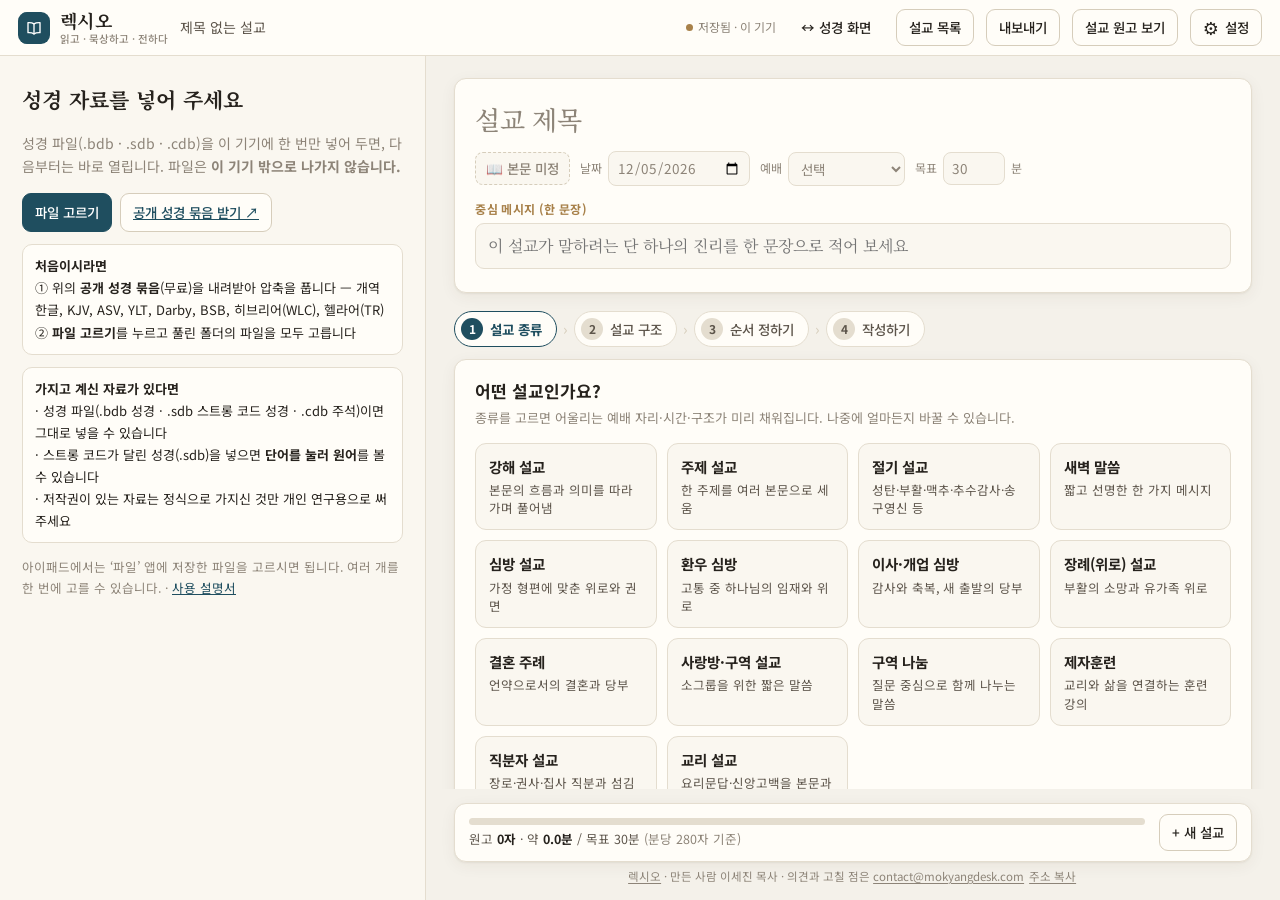
==== commit de9f7dcb: "Add files via upload" ====
--- a/app/index.html
+++ b/app/index.html
@@ -16,7 +16,7 @@
   --ui:'Noto Sans KR',system-ui,-apple-system,sans-serif;
   --read:'Noto Serif KR',serif;
   --heb:'Noto Serif Hebrew','SBL Hebrew',serif; --grk:'Gentium Book Plus','Noto Serif',serif;
-  --readSize:18px; --editSize:17px; --radius:12px;
+  --readSize:18px; --editSize:17px; --studySize:15px; --readLH:1.85; --radius:12px;
   --shadow:0 1px 2px rgba(60,45,20,.06),0 4px 16px rgba(60,45,20,.06);
 }
 body.night{
@@ -31,6 +31,36 @@
 button{cursor:pointer}
 a{color:var(--accent)}
 .hidden{display:none!important}
+
+/* 끌어서 크기 조절 */
+.vsplit{position:absolute;top:0;bottom:0;left:var(--lw,33.3%);width:10px;margin-left:-5px;cursor:col-resize;z-index:5}
+.vsplit:hover,.vsplit.on{background:linear-gradient(90deg,transparent 4px,var(--accent2) 4px,var(--accent2) 6px,transparent 6px)}
+.main.wideLeft .vsplit,.main.noLeft .vsplit{display:none}
+.sgrip{position:absolute;left:0;right:0;top:-5px;height:10px;cursor:row-resize;z-index:3}
+.sgrip:hover,.sgrip.on{background:linear-gradient(transparent 4px,var(--accent2) 4px,var(--accent2) 6px,transparent 6px)}
+.study.min .sgrip{display:none}
+body.dragging{user-select:none;-webkit-user-select:none;cursor:col-resize}
+body.dragging.row{cursor:row-resize}
+@media (max-width:900px){.vsplit{display:none}}
+/* 선택한 글 도구 */
+.selpop{position:fixed;z-index:80;display:flex;gap:4px;background:var(--ink);padding:5px;border-radius:10px;box-shadow:0 8px 24px rgba(0,0,0,.22)}
+.selpop button{border:none;background:transparent;color:var(--paper);font:inherit;font-size:13px;font-weight:600;padding:6px 10px;border-radius:7px;white-space:nowrap;cursor:pointer}
+.selpop button:hover{background:rgba(255,255,255,.14)}
+.selpop .sep{width:1px;background:rgba(255,255,255,.2);margin:4px 2px}
+.zbtn{border:none;background:transparent;color:var(--ink3);font-size:12.5px;font-weight:700;padding:5px 7px;border-radius:7px;cursor:pointer}
+.zbtn:hover{background:var(--panel);color:var(--ink)}
+/* 설정 단추 */
+#bSet{font-size:13.5px}
+#bSet .gear{font-size:18px;line-height:1}
+/* 색 테마 */
+body.th-white{--bg:#f5f6f7;--paper:#ffffff;--panel:#f8f9fa;--line:#e3e5e8;--line2:#d2d6db;--goldSoft:#f6efe2}
+body.th-sepia{--bg:#efe6d4;--paper:#fbf5e8;--panel:#f5ecda;--ink:#3b2f22;--ink2:#64543f;--line:#e2d4b8;--line2:#d3c19d;--accent:#7a4b26;--accent2:#965f33;--accentSoft:#f1e3d2;--sel:#f1e3d2}
+body.th-green{--bg:#eef1ec;--paper:#fbfcf9;--panel:#f3f6f0;--line:#dde4d6;--line2:#c9d3c0;--accent:#2f5d46;--accent2:#3f7a5c;--accentSoft:#e2ede5;--sel:#e2ede5}
+body.th-navy{--bg:#eef1f6;--paper:#fcfdff;--panel:#f3f5fa;--line:#dde2ec;--line2:#c8d0de;--accent:#24407a;--accent2:#3557a0;--accentSoft:#e2e9f6;--sel:#e2e9f6}
+.themes{display:flex;gap:6px;flex-wrap:wrap}
+.themes button{border:2px solid transparent;border-radius:9px;padding:6px 10px;font-size:12.5px;cursor:pointer;display:flex;align-items:center;gap:6px;background:var(--panel)}
+.themes button.on{border-color:var(--accent)}
+.themes i{width:14px;height:14px;border-radius:50%;display:inline-block}
 
 /* top bar */
 .top{height:56px;display:flex;align-items:center;gap:12px;padding:0 18px;background:var(--paper);border-bottom:1px solid var(--line)}
@@ -58,7 +88,7 @@
 .iconbtn:hover{background:var(--panel);color:var(--ink)}
 
 /* layout */
-.main{height:calc(100% - 56px);display:grid;grid-template-columns:1fr 2fr;transition:grid-template-columns .25s}
+.main{position:relative;height:calc(100% - 56px);display:grid;grid-template-columns:var(--lw,33.3%) 1fr}
 .main.wideLeft{grid-template-columns:1fr 1fr}
 .main.noLeft{grid-template-columns:0 1fr}
 .main.noLeft .left{visibility:hidden}
@@ -87,7 +117,7 @@
 body.night .chip.prim{color:#0f1a1d}
 .ltext sup{font-size:.6em;color:var(--ink3)}
 .fn{font-family:var(--ui);font-size:.68em;color:var(--ink3);line-height:1.55;margin:2px 0 4px}
-.ltext{flex:1;overflow:auto;padding:14px 18px 40px;font-family:var(--read);font-size:var(--readSize);line-height:1.85;min-height:0}
+.ltext{flex:1;overflow:auto;padding:14px 18px 40px;font-family:var(--read);font-size:var(--readSize);line-height:var(--readLH);min-height:0}
 .chTitle{font-family:var(--read);font-weight:700;font-size:1.15em;margin:2px 0 12px;color:var(--ink)}
 .verse{padding:3px 6px;margin:0 -6px;border-radius:8px;transition:background .15s}
 .verse.sel{background:var(--sel)}
@@ -105,29 +135,29 @@
 .selbar{display:flex;align-items:center;gap:6px;padding:8px 12px;border-top:1px solid var(--line);background:var(--goldSoft);font-size:13px;flex-wrap:wrap}
 .selbar b{color:var(--gold)}
 
-.study{border-top:1px solid var(--line2);background:var(--paper);display:flex;flex-direction:column;height:44%;min-height:120px}
+.study{position:relative;border-top:1px solid var(--line2);background:var(--paper);display:flex;flex-direction:column;height:var(--sh,44%);min-height:120px;max-height:85%}
 .study.min{height:40px;min-height:40px}
 .study.min .sbody{display:none}
 .stabs{display:flex;align-items:center;gap:2px;padding:4px 8px;border-bottom:1px solid var(--line)}
 .stabs button.t{border:none;background:transparent;padding:6px 10px;font-size:13px;font-weight:600;color:var(--ink3);border-radius:7px}
 .stabs button.t.on{color:var(--accent);background:var(--accentSoft)}
-.sbody{flex:1;overflow:auto;padding:14px 16px 24px;font-size:14px;min-height:0}
-.lemma{font-size:28px;line-height:1.3;margin:2px 0}
-.xlit{color:var(--ink2);font-size:14px}
-.sn{display:inline-block;font-size:11.5px;font-weight:700;color:#fff;background:var(--gold);border-radius:6px;padding:1px 7px;margin-right:6px;vertical-align:2px}
+.sbody{flex:1;overflow:auto;padding:14px 16px 24px;font-size:var(--studySize);min-height:0}
+.lemma{font-size:1.9em;line-height:1.3;margin:2px 0}
+.xlit{color:var(--ink2);font-size:.95em}
+.sn{display:inline-block;font-size:.78em;font-weight:700;color:#fff;background:var(--gold);border-radius:6px;padding:1px 7px;margin-right:6px;vertical-align:2px}
 .def{margin:10px 0;padding:10px 12px;background:var(--panel);border-radius:9px;border:1px solid var(--line)}
-.def .k{font-size:11.5px;font-weight:700;color:var(--ink3);margin-bottom:2px;letter-spacing:.02em}
+.def .k{font-size:.78em;font-weight:700;color:var(--ink3);margin-bottom:2px;letter-spacing:.02em}
 .usage{display:flex;flex-wrap:wrap;gap:5px;margin:6px 0}
-.usage span{background:var(--goldSoft);color:var(--ink);border-radius:6px;padding:2px 8px;font-size:13px}
-.usage span i{font-style:normal;color:var(--gold);font-weight:700;margin-left:4px;font-size:11.5px}
-.occ{font-family:var(--read);font-size:14.5px;padding:6px 0;border-bottom:1px solid var(--line);cursor:pointer}
+.usage span{background:var(--goldSoft);color:var(--ink);border-radius:6px;padding:2px 8px;font-size:.88em}
+.usage span i{font-style:normal;color:var(--gold);font-weight:700;margin-left:4px;font-size:.85em}
+.occ{font-family:var(--read);font-size:1em;padding:6px 0;border-bottom:1px solid var(--line);cursor:pointer}
 .occ:hover{background:var(--panel)}
-.occ b{font-family:var(--ui);font-size:12px;color:var(--accent);margin-right:6px}
+.occ b{font-family:var(--ui);font-size:.82em;color:var(--accent);margin-right:6px}
 .occ mark{background:var(--hl);color:inherit;border-radius:3px;padding:0 1px}
 .links{display:flex;flex-wrap:wrap;gap:6px;margin:8px 0}
 .links a{font-size:12.5px;text-decoration:none;border:1px solid var(--line2);border-radius:7px;padding:3px 9px;color:var(--ink2);background:var(--paper)}
 .links a:hover{border-color:var(--accent);color:var(--accent)}
-.cmt{font-family:var(--read);font-size:15px;line-height:1.8}
+.cmt{font-family:var(--read);font-size:1.05em;line-height:1.8}
 .cmt .hl{color:var(--accent);font-weight:700}
 .muted{color:var(--ink3)}
 .small{font-size:12.5px}
@@ -135,7 +165,7 @@
 
 /* right panel */
 .rscroll{flex:1;overflow:auto;min-height:0}
-.rwrap{max-width:860px;margin:0 auto;padding:22px 28px 140px}
+.rwrap{max-width:var(--rw,860px);margin:0 auto;padding:22px 28px 140px}
 .card{background:var(--paper);border:1px solid var(--line);border-radius:var(--radius);box-shadow:var(--shadow)}
 .head{padding:18px 20px}
 .tinput{width:100%;border:none;background:transparent;font-family:var(--read);font-size:26px;font-weight:700;padding:2px 0;outline:none;letter-spacing:-.01em}
@@ -204,9 +234,9 @@
 .menu button:hover{background:var(--panel)}
 
 .footer{position:sticky;bottom:0;background:linear-gradient(to top,var(--bg) 70%,transparent);padding:14px 28px 14px}
-.fbar{max-width:860px;margin:0 auto;background:var(--paper);border:1px solid var(--line);border-radius:12px;box-shadow:var(--shadow);padding:10px 14px;display:flex;align-items:center;gap:14px;flex-wrap:wrap}
+.fbar{max-width:var(--rw,860px);margin:0 auto;background:var(--paper);border:1px solid var(--line);border-radius:12px;box-shadow:var(--shadow);padding:10px 14px;display:flex;align-items:center;gap:14px;flex-wrap:wrap}
 .meter{flex:1;min-width:140px}
-.credit{max-width:860px;margin:6px auto 0;text-align:center;font-size:11.5px;color:var(--ink3)}
+.credit{max-width:var(--rw,860px);margin:6px auto 0;text-align:center;font-size:11.5px;color:var(--ink3)}
 .credit a{color:var(--ink3);text-decoration:underline;text-underline-offset:2px}
 .linkbtn{border:none;background:none;padding:0 2px;font-size:11.5px;color:var(--ink3);text-decoration:underline;text-underline-offset:2px}
 .meter .bar{height:7px;background:var(--line);border-radius:4px;overflow:hidden}
@@ -258,6 +288,11 @@
 .toast{position:fixed;left:50%;bottom:104px;transform:translateX(-50%);background:var(--ink);color:var(--paper);padding:9px 16px;border-radius:10px;font-size:13.5px;z-index:90;box-shadow:0 6px 24px rgba(0,0,0,.2);transition:opacity .3s}
 .spin{display:inline-block;width:14px;height:14px;border:2px solid var(--line2);border-top-color:var(--accent);border-radius:50%;animation:sp 0.8s linear infinite;vertical-align:-2px}
 @keyframes sp{to{transform:rotate(360deg)}}
+
+/* 휴대폰: 위쪽 단추가 화면 밖으로 나가지 않게 */
+@media (max-width:560px){.top{gap:6px;padding:0 10px}.bname{display:none}.top .btn{padding:6px 9px;font-size:13px;white-space:nowrap}.top .iconbtn{flex:none}.top .mobileSwitch{flex:none}.top .mobileSwitch button{padding:5px 8px;white-space:nowrap}.top .brand{flex:none}}
+@media (max-width:560px){#bList,#bPulpit{font-size:0!important}#bList::after{content:'목록';font-size:13px}#bPulpit::after{content:'원고';font-size:13px}#bSet .lbl{display:none}#bSet{padding:5px 8px}.top{overflow-x:auto;scrollbar-width:none}}
+@media (max-width:380px){.top .btn{padding:5px 7px;font-size:12.5px}}
 </style>
 </head>
 <body>
@@ -269,8 +304,8 @@
   <button class="btn ghost hideNarrow" id="bLeft" title="성경 화면 넓게/좁게/접기">↔ 성경 화면</button>
   <button class="btn" id="bList">설교 목록</button>
   <button class="btn" id="bExport">내보내기</button>
-  <button class="btn" id="bPulpit">강단 보기</button>
-  <button class="iconbtn" id="bSet" title="설정·자료">⚙︎</button>
+  <button class="btn" id="bPulpit" title="큰 글씨로 설교 원고 보기 (강단·아이패드)">설교 원고 보기</button>
+  <button class="btn" id="bSet" title="설정 · 성경 자료 · 화면 꾸미기"><span class="gear">⚙︎</span><span class="lbl">설정</span></button>
 </div>
 <div class="main" id="main">
   <section class="left" id="left"></section>
@@ -335,11 +370,13 @@
 const cnt=s=>(s||"").replace(/\s/g,"").length;
 
 /* ============ 설정 ============ */
-const S=Object.assign({baptism:"세례",readFont:"Noto Serif KR",readSize:18,editSize:17,cpm:280,night:false,leftMode:0},ls.get("sw.settings",{}));
+const S=Object.assign({baptism:"세례",readFont:"Noto Serif KR",readSize:18,editSize:17,studySize:15,readLH:1.85,writeW:860,theme:"",leftW:33.3,studyH:44,cpm:280,night:false,leftMode:0},ls.get("sw.settings",{}));
 function applySettings(){
   const r=document.documentElement.style;
   r.setProperty("--read",`'${S.readFont}',serif`);
-  r.setProperty("--readSize",S.readSize+"px");r.setProperty("--editSize",S.editSize+"px");
+  r.setProperty("--readSize",S.readSize+"px");r.setProperty("--editSize",S.editSize+"px");r.setProperty("--studySize",S.studySize+"px");r.setProperty("--readLH",S.readLH);r.setProperty("--rw",S.writeW>=1600?"100%":S.writeW+"px");
+  r.setProperty("--lw",(S.leftMode===1?50:S.leftW)+"%");r.setProperty("--sh",S.studyH+"%");
+  ["white","sepia","green","navy"].forEach(t=>document.body.classList.toggle("th-"+t,S.theme===t));
   document.body.classList.toggle("night",!!S.night);
   const m=$("#main");m.classList.toggle("wideLeft",S.leftMode===1);m.classList.toggle("noLeft",S.leftMode===2);
   ls.set("sw.settings",S);
@@ -349,8 +386,9 @@
 const SITE="https://shepherdsdesk.github.io/lexio/";   // 홈페이지 주소 (저장소가 다르면 여기만 바꾸세요)
 const PACK_URL="https://github.com/shepherdsdesk/lexio/releases/latest/download/Lexio-bible-pack.zip";
 const IS_APP=!!window.lexioApp||location.protocol==="app:";
-const canDL=()=>!!CAP.dl||IS_APP||!(window.claude&&window.claude.use);
-async function cap(name){if(IS_APP)return null;try{for(let i=0;i<20&&!(window.claude&&window.claude.use);i++)await wait(150);if(!(window.claude&&window.claude.use))return null;return await window.claude.use(name)}catch(e){return null}}
+const canDL=()=>!!CAP.dl||IS_APP||!!window.LX_HOST||!(window.claude&&window.claude.use);
+const ASSET=window.LX_ASSET||"";
+async function cap(name){if(window.LX_HOST)return window.LX_HOST(name);if(IS_APP)return null;try{for(let i=0;i<20&&!(window.claude&&window.claude.use);i++)await wait(150);if(!(window.claude&&window.claude.use))return null;return await window.claude.use(name)}catch(e){return null}}
 const CAP={db:null,user:null,dl:null,ai:null,uid:null};
 
 /* ============ IndexedDB (성경 파일은 이 기기 안에만) ============ */
@@ -368,8 +406,8 @@
 async function loadScript(src){return new Promise((res,rej)=>{const s=document.createElement("script");s.src=src;s.onload=res;s.onerror=rej;document.head.appendChild(s)})}
 async function initSQL(){
   if(SQL)return SQL;
-  try{await loadScript("sql-wasm.js");SQL=await initSqlJs({locateFile:f=>f});return SQL}catch(e){console.warn("wasm 실패, asm으로",e)}
-  try{window.initSqlJs=undefined;await loadScript("sql-asm-memory-growth.js");SQL=await initSqlJs();return SQL}catch(e){console.error(e);return null}
+  try{await loadScript(ASSET+"sql-wasm.js");SQL=await initSqlJs({locateFile:f=>ASSET+f});return SQL}catch(e){console.warn("wasm 실패, asm으로",e)}
+  try{window.initSqlJs=undefined;await loadScript(ASSET+"sql-asm-memory-growth.js");SQL=await initSqlJs();return SQL}catch(e){console.error(e);return null}
 }
 
 /* 자료 목록 */
@@ -402,7 +440,7 @@
 
 /* ============ 원어 사전 ============ */
 const LEX={H:null,G:null,loading:null};
-function loadLex(){if(LEX.loading)return LEX.loading;LEX.loading=Promise.all([fetch("lex-heb.json").then(r=>r.json()),fetch("lex-grk.json").then(r=>r.json())]).then(([h,g])=>{LEX.H=h;LEX.G=g}).catch(e=>console.warn("사전 로드 실패",e));return LEX.loading}
+function loadLex(){if(LEX.loading)return LEX.loading;LEX.loading=Promise.all([fetch(ASSET+"lex-heb.json").then(r=>r.json()),fetch(ASSET+"lex-grk.json").then(r=>r.json())]).then(([h,g])=>{LEX.H=h;LEX.G=g}).catch(e=>console.warn("사전 로드 실패",e));return LEX.loading}
 
 /* 스트롱 색인 (개역개정S에서) */
 const IDX={ready:false,building:false,occ:{},ko:{},label:null};
@@ -438,7 +476,7 @@
 function renderLeft(){
   const L=$("#left");
   if(!SQL||!bibles().length){L.innerHTML=welcomeHTML();bindWelcome();return}
-  if(!ST.prim||!byLabel(ST.prim)){const s=LIB.find(x=>x.kind==="s")||bibles().find(x=>/개역개정/.test(x.label))||bibles()[0];ST.prim=s.label}
+  if(!ST.prim||!byLabel(ST.prim)){const s=LIB.find(x=>x.kind==="s")||bibles().find(x=>/개역개정/.test(x.label))||bibles().find(x=>/개역한글|새번역|우리말|쉬운|현대인|공동|한글/.test(x.label))||bibles()[0];ST.prim=s.label}
   ST.cmp=ST.cmp.filter(l=>byLabel(l)&&l!==ST.prim);
   if(missing()){L.innerHTML=`<div class="empty" style="margin-top:40px"><span class="spin"></span> 자료를 여는 중…</div>`;need().then(()=>{if(!missing())renderLeft()});return}
   const bk=BOOKS[ST.book-1];
@@ -450,6 +488,7 @@
       <select class="sel" id="chSel">${Array.from({length:bk[2]},(_,i)=>`<option ${i+1===ST.ch?"selected":""}>${i+1}</option>`).join("")}</select><span class="muted small">장</span>
       <button class="iconbtn" id="nx" title="다음 장">›</button>
       <span style="flex:1"></span>
+      <button class="zbtn" data-zr="-1" title="성경 글자 작게">가−</button><button class="zbtn" data-zr="1" title="성경 글자 크게">가+</button>
       <button class="iconbtn" id="findBtn" title="성경 단어 검색"><svg width="16" height="16" viewBox="0 0 24 24" fill="none" stroke="currentColor" stroke-width="2.2" stroke-linecap="round"><circle cx="11" cy="11" r="7"/><path d="M20 20l-3.5-3.5"/></svg></button>
       <div class="seg"><button data-m="single" class="${ST.mode==="single"?"on":""}">본문</button><button data-m="cmp" class="${ST.mode==="cmp"?"on":""}">대조</button></div>
     </div>
@@ -462,12 +501,14 @@
   <div class="ltext" id="ltext"></div>
   <div class="selbar hidden" id="selbar"></div>
   <div class="study ${ST.studyMin?"min":""}" id="study">
+    <div class="sgrip" id="sgrip" title="끌어서 높이 조절"></div>
     <div class="stabs">
       <button class="t ${ST.tab==="orig"?"on":""}" data-t="orig">원어</button>
       <button class="t ${ST.tab==="occ"?"on":""}" data-t="occ">용례·관련 구절</button>
       <button class="t ${ST.tab==="cmt"?"on":""}" data-t="cmt">주석</button>
       <button class="t ${ST.tab==="find"?"on":""}" data-t="find">검색</button>
       <span style="flex:1"></span>
+      <button class="zbtn" data-zs="-1" title="연구 창 글자 작게">가−</button><button class="zbtn" data-zs="1" title="연구 창 글자 크게">가+</button>
       <button class="iconbtn" id="stMin" title="접기/펴기">${ST.studyMin?"▴":"▾"}</button>
     </div>
     <div class="sbody" id="sbody"></div>
@@ -480,6 +521,9 @@
   $("#primSel").onchange=e=>{ST.prim=e.target.value;saveView();renderLeft()};
   L.querySelectorAll("#cmpChips .chip").forEach(c=>c.onclick=()=>{const l=c.dataset.l;ST.cmp=ST.cmp.includes(l)?ST.cmp.filter(x=>x!==l):[...ST.cmp,l];saveView();renderLeft()});
   L.querySelectorAll(".stabs .t").forEach(b=>b.onclick=()=>{ST.tab=b.dataset.t;ST.studyMin=false;saveView();renderStudyTabs();renderStudy()});
+  L.querySelectorAll("[data-zr]").forEach(b=>b.onclick=()=>{S.readSize=Math.max(14,Math.min(30,S.readSize+(+b.dataset.zr)));applySettings();toast("성경 글자 "+S.readSize,900)});
+  L.querySelectorAll("[data-zs]").forEach(b=>b.onclick=()=>{S.studySize=Math.max(12,Math.min(24,S.studySize+(+b.dataset.zs)));applySettings();toast("연구 창 글자 "+S.studySize,900)});
+  bindStudyGrip();
   $("#stMin").onclick=()=>{ST.studyMin=!ST.studyMin;saveView();$("#study").classList.toggle("min",ST.studyMin);$("#stMin").textContent=ST.studyMin?"▴":"▾"};
   renderText();renderSelbar();renderStudy();
 }
@@ -613,23 +657,24 @@
      <span style="flex:1"></span>
      ${rows.length?`<button class="btn sm" id="cP">‹</button><span class="small muted">${ST.ch}:${rows[idx][0]}~ (${idx+1}/${rows.length})</span><button class="btn sm" id="cN">›</button>`:""}
    </div>
-   ${rows.length?`<div class="cmt">${sanitize(rows[idx][1]||"")}</div><div class="row" style="margin-top:10px"><button class="btn sm" id="cNote">선택한 글을 연구 메모에 넣기</button></div>`:`<div class="empty">이 장에 대한 주석이 없습니다.</div>`}`;
+   ${rows.length?`<div class="cmt">${sanitize(rows[idx][1]||"")}</div><p class="small muted" style="margin-top:10px">글을 드래그해 고르면 바로 ‘연구 메모에 넣기 · 설교에 넣기’ 단추가 뜹니다. (오른쪽 클릭도 됩니다)</p>`:`<div class="empty">이 장에 대한 주석이 없습니다.</div>`}`;
   $("#cmtSel").onchange=e=>{ST.cmt=e.target.value;saveView();renderStudy()};
   if(rows.length){$("#cP").onclick=()=>{ST._cmtNav=idx-1;renderStudy()};$("#cN").onclick=()=>{ST._cmtNav=idx+1;renderStudy()};
-    $("#cNote").onclick=()=>{const s=(window.getSelection()+"").trim();if(!s)return toast("주석에서 넣고 싶은 부분을 먼저 드래그해 선택하세요");appendNote(`[${ST.cmt} · ${ref(ST.book,ST.ch,rows[idx][0])}] ${s}`)}}
+    ST.cmtRef=ref(ST.book,ST.ch,rows[idx][0])}
 }
 
 /* 환영 화면 */
 function welcomeHTML(){
   return `<div class="welcome">
    <h2>성경 자료를 넣어 주세요</h2>
-   <p class="muted">성경 파일(.bdb · .sdb · .cdb)을 이 기기에 한 번만 넣어 두면, 다음부터는 바로 열립니다. 파일은 <b>이 기기 밖으로 나가지 않습니다.</b></p>
+   <p class="muted">성경 파일(.bdb · .sdb · .cdb)을 이 기기에 한 번만 넣어 두면, 다음부터는 바로 열립니다. ${window.LX_HOST?"넣은 파일은 이 기기와 <b>내 구글 드라이브</b>에만 보관됩니다.":"파일은 <b>이 기기 밖으로 나가지 않습니다.</b>"}</p>
+   ${window.LX_welcomeHTML?window.LX_welcomeHTML():""}
    <div class="row" style="gap:8px"><button class="btn primary" id="wPick">파일 고르기</button><a class="btn" href="${PACK_URL}" target="_blank" rel="noopener">공개 성경 묶음 받기 ↗</a></div>
    <div class="rec"><b>처음이시라면</b><br>
    ① 위의 <b>공개 성경 묶음</b>(무료)을 내려받아 압축을 풉니다 — 개역한글, KJV, ASV, YLT, Darby, BSB, 히브리어(WLC), 헬라어(TR)<br>
    ② <b>파일 고르기</b>를 누르고 풀린 폴더의 파일을 모두 고릅니다</div>
    <div class="rec"><b>가지고 계신 자료가 있다면</b><br>
-   · 베들레헴 형식(.bdb 성경 · .sdb 스트롱 코드 성경 · .cdb 주석)이면 그대로 넣을 수 있습니다<br>
+   · 성경 파일(.bdb 성경 · .sdb 스트롱 코드 성경 · .cdb 주석)이면 그대로 넣을 수 있습니다<br>
    · 스트롱 코드가 달린 성경(.sdb)을 넣으면 <b>단어를 눌러 원어</b>를 볼 수 있습니다<br>
    · 저작권이 있는 자료는 정식으로 가지신 것만 개인 연구용으로 써 주세요</div>
    <p class="small muted">아이패드에서는 ‘파일’ 앱에 저장한 파일을 고르시면 됩니다. 여러 개를 한 번에 고를 수 있습니다. · <a href="${SITE}guide.html" target="_blank" rel="noopener">사용 설명서</a></p>
@@ -687,7 +732,7 @@
   const n=$("#fNote");n&&(n.onclick=()=>{const r=FIND.res.rows.slice(0,40).map(([b,c,v])=>ref(b,c,v));appendNote(`[검색 "${FIND.q}" · ${FIND.res.label} · ${FIND.res.rows.length}구절] ${r.join(", ")}${FIND.res.rows.length>40?" …":""}`)});
 }
 
-function bindWelcome(){const b=$("#wPick");b&&(b.onclick=()=>$("#fileIn").click())}
+function bindWelcome(){const b=$("#wPick");b&&(b.onclick=()=>$("#fileIn").click());window.LX_bindWelcome&&window.LX_bindWelcome()}
 
 async function addFiles(fl){
   if(!SQL){await initSQL();if(!SQL)return toast("데이터 엔진을 불러오지 못했습니다")}
@@ -704,6 +749,7 @@
     n++;if(fl.length>3)toast(`넣는 중… ${n}개`,900);
   }
   LIB.sort(sortLib);saveMeta();
+  if(n&&window.LX_onFilesAdded)window.LX_onFilesAdded(fl);
   if(n){toast(n+"개 자료를 넣었습니다");if(LIB.some(x=>x.kind==="s"))buildIndex().then(()=>{if(ST.word)renderStudy()});renderLeft();if($("#setModal"))openSettings()}
 }
 function sortLib(a,b){const o=x=>x.kind==="s"?0:x.kind==="c"?3:isOrig(x)?2:/[가-힣]/.test(x.label)?1:1.5;return o(a)-o(b)||a.label.localeCompare(b.label,"ko")}
@@ -743,7 +789,7 @@
     setStatus("synced");
   }catch(e){console.warn("동기화 실패",e);setStatus("local")}
 }
-function setStatus(k){const el=$("#status");if(!el)return;el.classList.toggle("local",k!=="synced");el.innerHTML=`<span class="dot"></span>`+(k==="saving"?"저장 중…":k==="synced"?"저장됨 · 맥·아이패드 동기화":IS_APP?"저장됨 · 이 맥":"저장됨 · 이 기기")}
+function setStatus(k){const el=$("#status");if(!el)return;el.classList.toggle("local",k!=="synced");el.innerHTML=`<span class="dot"></span>`+(k==="saving"?"저장 중…":k==="synced"?(window.LX_HOST?"저장됨 · 구글 드라이브":"저장됨 · 맥·아이패드 동기화"):IS_APP?"저장됨 · 이 맥":"저장됨 · 이 기기")}
 function loadSermon(id){const s=ls.get("sw.s."+id,null);if(s){SER=s;ls.set("sw.cur",id);renderRight();$("#topTitle").textContent=SER.title||"제목 없는 설교"}}
 function setPassage(r){
   SER.passage={b:r.b,c:r.c,v1:r.v1,v2:r.v2,label:refLong(r.b,r.c,r.v1,r.v2)};touch();renderHead();toast("설교 본문: "+SER.passage.label);
@@ -808,9 +854,10 @@
     G.querySelector("[data-back]").onclick=()=>{SER.stage=2;touch();renderSteps();renderStage()};
     G.querySelector("[data-next]").onclick=()=>{SER.stage=4;touch();renderSteps();renderStage()};
   }else{
-    G.innerHTML=`<div class="summary"><b>${typeName()||"설교"}</b> · <b>${structName()||"자유 구조"}</b> · ${SER.blocks.length}개 블록 <button class="btn sm ghost" id="toOrder">순서 바꾸기</button> <button class="btn sm ghost" id="aiAll" style="display:none">✦ 전체 개요 제안</button></div>
+    G.innerHTML=`<div class="summary"><b>${typeName()||"설교"}</b> · <b>${structName()||"자유 구조"}</b> · ${SER.blocks.length}개 블록 <button class="btn sm ghost" id="toOrder">순서 바꾸기</button> <button class="btn sm ghost" id="wWidth" title="원고 칸 폭: 좁게 → 보통 → 넓게 → 꽉 채우기">↔ 원고 폭</button> <button class="btn sm ghost" id="aiAll" style="display:none">✦ 전체 개요 제안</button></div>
      <div class="blocks" id="blocks"></div>
      <div class="addbar" style="margin-top:14px">${BLOCK_LIB.slice(0,8).map(n=>`<button class="chip" data-add="${n}">+ ${n}</button>`).join("")}</div>`;
+    $("#wWidth").onclick=()=>{const st=[720,860,1100,1600],nm={720:"좁게",860:"보통",1100:"넓게",1600:"꽉 채우기"};const i=st.indexOf(S.writeW);S.writeW=st[(i+1)%st.length];applySettings();toast("원고 폭: "+nm[S.writeW],1000)};
     $("#toOrder").onclick=()=>{SER.stage=3;touch();renderSteps();renderStage()};
     G.querySelectorAll("[data-add]").forEach(b=>b.onclick=()=>{SER.blocks.push({id:uid(),title:b.dataset.add,hint:"",text:""});touch();renderBlocks()});
     if(CAP.ai){const a=$("#aiAll");a.style.display="";a.onclick=()=>aiRun("outline",null)}
@@ -871,6 +918,7 @@
   if(!SER)return;
   if(SER.stage!==4){SER.stage=4;renderSteps();renderStage()}
   let ta=lastTA&&lastTA.isConnected?lastTA:null;
+  if(!ta){const all=[...document.querySelectorAll(".block textarea")];ta=all.find(x=>!x.value.trim())||all[all.length-1]||null;if(ta){lastTA=ta;lastPos=ta.value.length}}
   if(!ta){appendNote(txt);return}
   const pos=document.activeElement===ta?ta.selectionStart:(lastPos??ta.value.length);
   const before=ta.value.slice(0,pos),after=ta.value.slice(pos);
@@ -888,7 +936,7 @@
   F.innerHTML=`<div class="fbar"><div class="meter"><div class="bar"><i class="${cls}" style="width:${pct}%"></i></div>
    <div class="lbl">원고 <b>${chars.toLocaleString()}자</b> · 약 <b>${min.toFixed(1)}분</b> / 목표 ${goal}분 <span class="muted">(분당 ${S.cpm}자 기준)</span>${min>goal*1.02?` · <span style="color:var(--warn)">${Math.round((min-goal)*S.cpm).toLocaleString()}자 넘침</span>`:min<goal*.8&&chars?` · <span class="muted">${Math.round((goal-min)*S.cpm).toLocaleString()}자 더 쓸 수 있음</span>`:""}</div></div>
    <button class="btn" id="fNew">+ 새 설교</button></div>
-   <div class="credit"><a href="${SITE}" target="_blank" rel="noopener">렉시오</a> · 만든 사람 촌놈루니 · 의견과 고칠 점은 <a href="mailto:contact@mokyangdesk.com?subject=%EB%A0%89%EC%8B%9C%EC%98%A4%20%ED%94%BC%EB%93%9C%EB%B0%B1">contact@mokyangdesk.com</a> <button class="linkbtn" id="cpMail">주소 복사</button></div>`;
+   <div class="credit"><a href="${SITE}" target="_blank" rel="noopener">렉시오</a> · 만든 사람 이세진 목사 · 의견과 고칠 점은 <a href="mailto:contact@mokyangdesk.com?subject=%EB%A0%89%EC%8B%9C%EC%98%A4%20%ED%94%BC%EB%93%9C%EB%B0%B1">contact@mokyangdesk.com</a> <button class="linkbtn" id="cpMail">주소 복사</button></div>`;
   $("#cpMail").onclick=()=>copyText("contact@mokyangdesk.com","이메일 주소를 복사했습니다");
   $("#fNew").onclick=()=>{SER=newSermon();saveLocal();renderRight();$("#topTitle").textContent="새 설교";toast("새 설교를 시작합니다")};
 }
@@ -1036,7 +1084,7 @@
     <div class="fitem"><span class="nm">백업 파일 (모든 설교)<br><span class="small muted" style="font-weight:400">다른 기기로 옮기거나 보관할 때</span></span><button class="btn" id="xBak">내려받기</button></div>`:""}
     <div class="fitem"><span class="nm">백업 불러오기<br><span class="small muted" style="font-weight:400">${IS_APP?"웹 버전":"맥 앱"}에서 내려받은 백업 파일(.json)의 설교를 가져옵니다</span></span><button class="btn" id="xImp">불러오기</button></div>
     <div class="fitem"><span class="nm">Claude에게 부탁할 요청문 복사<br><span class="small muted" style="font-weight:400">본문·구조·순서·메모를 담은 요청문 → Claude 앱에 붙여 넣기 (추가 비용 없음)</span></span><button class="btn gold" id="xAI">복사</button></div>
-    <div class="fitem"><span class="nm">강단 보기<br><span class="small muted" style="font-weight:400">아이패드로 큰 글씨 원고 보기</span></span><button class="btn" id="xP">열기</button></div>
+    <div class="fitem"><span class="nm">설교 원고 보기<br><span class="small muted" style="font-weight:400">아이패드로 큰 글씨 원고 보기</span></span><button class="btn" id="xP">열기</button></div>
    </div>`);
   $("#xCopy").onclick=()=>copyText(plainText(),"원고를 복사했습니다");
   $("#xAI").onclick=()=>copyText(claudePrompt(),"요청문을 복사했습니다. Claude 앱에 붙여 넣으세요");
@@ -1086,30 +1134,43 @@
     document.querySelectorAll("[data-del]").forEach(b=>b.onclick=async()=>{if(!b.dataset.sure){b.dataset.sure=1;b.textContent="정말 삭제";b.style.color="var(--bad)";return}const id=b.dataset.del;LIST=LIST.filter(x=>x.id!==id);ls.set("sw.list",LIST);try{localStorage.removeItem("sw.s."+id)}catch(e){}if(CAP.db&&CAP.uid){try{await CAP.db.collection("data/users/"+CAP.uid).doc("s_"+id).delete()}catch(e){}}if(SER.id===id){SER=LIST.length?ls.get("sw.s."+LIST[0].id,null)||newSermon():newSermon();renderRight()}draw($("#sq").value)})};
   modal("설교 목록",`<input id="sq" placeholder="제목·본문·예배로 찾기" style="width:100%;border:1px solid var(--line2);border-radius:9px;padding:8px 12px;margin-bottom:8px;background:var(--panel)"><div class="slist" id="slist"></div>`,`<button class="btn primary" id="lNew">+ 새 설교</button>`,()=>{draw("");$("#sq").oninput=e=>draw(e.target.value);$("#lNew").onclick=()=>{SER=newSermon();saveLocal();renderRight();closeModal()}});
 }
-function openSettings(){
+function openSettings(){hideSelPop();
   const fmt=n=>n>1048576?(n/1048576).toFixed(1)+"MB":Math.round(n/1024)+"KB";
   modal("설정 · 성경 자료",`
-   <div class="drop" id="drop"><b>베들레헴 파일을 여기에 끌어 놓거나</b><br><button class="btn primary" id="sPick" style="margin-top:8px">파일 고르기</button><div class="small muted" style="margin-top:6px">.bdb(성경) · .sdb(스트롱 코드 성경) · .cdb(주석) — 이 기기 안에만 저장됩니다</div></div>
+   <div class="drop" id="drop"><b>성경 파일을 여기에 끌어 놓거나</b><br><button class="btn primary" id="sPick" style="margin-top:8px">파일 고르기</button><div class="small muted" style="margin-top:6px">.bdb(성경) · .sdb(스트롱 코드 성경) · .cdb(주석) — ${window.LX_HOST?"이 기기와 내 구글 드라이브에만 보관됩니다":"이 기기 안에만 저장됩니다"}</div></div>
    <div class="flist">${LIB.length?LIB.map(x=>`<div class="fitem"><span class="kind ${x.kind}">${x.kind==="s"?"원어연결":x.kind==="c"?"주석":isOrig(x)?"원어":"성경"}</span><span class="nm">${esc(x.label)}</span><span class="small muted">${fmt(x.size||0)}</span><button class="iconbtn" data-rmf="${esc(x.name)}" title="빼기">✕</button></div>`).join(""):`<div class="empty">아직 불러온 자료가 없습니다.</div>`}</div>
    <h3 style="margin:22px 0 4px;font-size:15px">읽기·쓰기 설정</h3>
    <div class="setrow"><span class="l">본문 글꼴</span><select class="sel" id="oFont">${["Noto Serif KR","Gowun Batang","Nanum Myeongjo","Noto Sans KR"].map(f=>`<option ${S.readFont===f?"selected":""} value="${f}">${{"Noto Serif KR":"본명조 (기본)","Gowun Batang":"고운바탕","Nanum Myeongjo":"나눔명조","Noto Sans KR":"본고딕"}[f]}</option>`).join("")}</select></div>
-   <div class="setrow"><span class="l">성경 글자 크기</span><span><input type="range" id="oRS" min="14" max="26" value="${S.readSize}"> <b id="oRSv">${S.readSize}</b></span></div>
-   <div class="setrow"><span class="l">원고 글자 크기</span><span><input type="range" id="oES" min="14" max="24" value="${S.editSize}"> <b id="oESv">${S.editSize}</b></span></div>
+   <div class="setrow"><span class="l">성경 글자 크기<small>성경 화면 위쪽 ‘가− 가+’로도 바꿀 수 있습니다</small></span><span><input type="range" id="oRS" min="14" max="30" value="${S.readSize}"> <b id="oRSv">${S.readSize}</b></span></div>
+   <div class="setrow"><span class="l">원어·주석·검색 글자 크기<small>연구 창 위쪽 ‘가− 가+’로도 바꿀 수 있습니다</small></span><span><input type="range" id="oSS" min="12" max="24" value="${S.studySize}"> <b id="oSSv">${S.studySize}</b></span></div>
+   <div class="setrow"><span class="l">원고 글자 크기</span><span><input type="range" id="oES" min="14" max="26" value="${S.editSize}"> <b id="oESv">${S.editSize}</b></span></div>
+   <div class="setrow"><span class="l">원고 칸 폭<small>설교 원고를 쓰는 칸의 너비입니다. 원고 위쪽 ‘↔ 원고 폭’ 단추로도 바꿀 수 있습니다</small></span><span><input type="range" id="oWW" min="640" max="1600" step="20" value="${S.writeW}"> <b id="oWWv">${S.writeW>=1600?"꽉":S.writeW}</b></span></div>
+   <div class="setrow"><span class="l">성경 줄 간격</span><span><input type="range" id="oLH" min="1.4" max="2.4" step="0.05" value="${S.readLH}"> <b id="oLHv">${S.readLH}</b></span></div>
+   <h3 style="margin:22px 0 4px;font-size:15px">화면 꾸미기</h3>
+   <div class="setrow"><span class="l">색 테마<small>밤 모드를 켜면 밤 색이 먼저입니다</small></span><span class="themes" id="oTheme">${[["","기본 종이","#f4f1ea","#1f4e5f"],["white","하양","#ffffff","#1f4e5f"],["sepia","세피아","#efe6d4","#7a4b26"],["green","숲","#eef1ec","#2f5d46"],["navy","남색","#eef1f6","#24407a"]].map(([k,n,a,b])=>`<button data-th="${k}" class="${S.theme===k?"on":""}"><i style="background:linear-gradient(135deg,${a} 50%,${b} 50%);border:1px solid #ccc"></i>${n}</button>`).join("")}</span></div>
+   <div class="setrow"><span class="l">화면 배치<small>성경과 원고 사이 경계선, 연구 창 위쪽 경계선을 마우스로 끌면 크기가 바뀝니다</small></span><button class="btn sm" id="oLayout">처음 배치로</button></div>
    <div class="setrow"><span class="l">설교 속도<small>분당 글자 수(공백 제외). 보통 250~320자</small></span><span><input type="number" id="oCpm" min="150" max="450" value="${S.cpm}" style="width:76px;border:1px solid var(--line2);border-radius:8px;padding:5px 8px;background:var(--panel)"> 자/분</span></div>
-   <div class="setrow"><span class="l">세례 / 침례 표기<small>베들레헴 한글 성경은 ‘세례’가 ‘침례’로 바뀌어 있습니다. ‘세례’를 고르면 원문(대한성서공회) 표기로 보여 줍니다. 킹흠정역·한글킹은 원래 표기 그대로입니다.</small></span><select class="sel" id="oBap"><option value="세례" ${S.baptism==="세례"?"selected":""}>세례 (원문대로)</option><option value="침례" ${S.baptism==="침례"?"selected":""}>침례 (파일 그대로)</option></select></div>
+   <div class="setrow"><span class="l">세례 / 침례 표기<small>일부 한글 성경 파일은 ‘세례’가 ‘침례’로 바뀌어 있습니다. ‘세례’를 고르면 원문(대한성서공회) 표기로 보여 줍니다. 킹흠정역·한글킹은 원래 표기 그대로입니다.</small></span><select class="sel" id="oBap"><option value="세례" ${S.baptism==="세례"?"selected":""}>세례 (원문대로)</option><option value="침례" ${S.baptism==="침례"?"selected":""}>침례 (파일 그대로)</option></select></div>
    <div class="setrow"><span class="l">밤 모드</span><input type="checkbox" id="oNight" ${S.night?"checked":""}></div>
-   <div class="setrow" style="border:none"><span class="l">기능 상태<small>${IS_APP?"맥 앱 버전 — 인터넷 없이 동작합니다. 설교는 이 맥에 저장되며, 웹 버전과는 ‘내보내기 → 백업’으로 옮깁니다":CAP.db?"설교가 Claude 계정에 저장되어 맥·아이패드에서 함께 보입니다":"설교가 이 기기 브라우저에만 저장됩니다 — 내보내기에서 백업해 두세요"}<br>${CAP.ai?(CAP.aiName!=="Claude"?`AI 도우미: ${esc(CAP.aiName)} 연결됨 (각 블록의 ✦ 도움)`:"AI 도우미 사용 가능 (Claude 구독 안에서 동작)"):keyAI()?"AI 도우미 꺼짐 — 아래 ‘AI 연결’에서 키를 넣으세요":"AI 도우미 없음 — 내보내기의 ‘Claude 요청문 복사’를 쓰세요"}</small></span></div>
+   <div class="setrow" style="border:none"><span class="l">기능 상태<small>${IS_APP?"맥 앱 버전 — 인터넷 없이 동작합니다. 설교는 이 맥에 저장되며, 웹 버전과는 ‘내보내기 → 백업’으로 옮깁니다":CAP.db?(window.LX_HOST?"설교가 내 구글 드라이브 ‘렉시오’ 폴더에 저장되어 컴퓨터·아이패드·휴대폰에서 함께 보입니다":"설교가 Claude 계정에 저장되어 맥·아이패드에서 함께 보입니다"):"설교가 이 기기 브라우저에만 저장됩니다 — 내보내기에서 백업해 두세요"}<br>${CAP.ai?(CAP.aiName!=="Claude"?`AI 도우미: ${esc(CAP.aiName)} 연결됨 (각 블록의 ✦ 도움)`:"AI 도우미 사용 가능 (Claude 구독 안에서 동작)"):keyAI()?"AI 도우미 꺼짐 — 아래 ‘AI 연결’에서 키를 넣으세요":"AI 도우미 없음 — 내보내기의 ‘Claude 요청문 복사’를 쓰세요"}</small></span></div>
+   ${window.LX_settingsHTML?window.LX_settingsHTML():""}
    ${appAIHTML()}
    <div class="setrow" style="display:block"><span class="l">AI 지침<small>AI 도우미와 ‘Claude 요청문’ 맨 앞에 들어가는 안내문입니다. 교단·신학 전통에 맞게 고쳐 쓰세요. 비우면 기본값으로 돌아갑니다.</small></span>
    <textarea id="oGuide" rows="5" style="width:100%;margin-top:6px;border:1px solid var(--line2);border-radius:8px;padding:8px 10px;background:var(--panel);font-size:13px;line-height:1.6">${esc(sysText())}</textarea></div>
    <p class="small" style="margin-top:10px"><a href="${SITE}" target="_blank" rel="noopener">렉시오 홈페이지</a> · <a href="${SITE}guide.html" target="_blank" rel="noopener">사용 설명서</a> · <a href="${PACK_URL}" target="_blank" rel="noopener">공개 성경 묶음 받기</a></p>
    <p class="small muted" style="margin-top:14px">원어 사전: Strong's Hebrew & Greek Dictionary (퍼블릭 도메인, JSON: Open Scriptures CC-BY-SA). 성경·주석 자료의 저작권은 각 저작권자에게 있으며, 이 프로그램은 개인 연구용입니다.</p>
-   <p class="small" style="margin-top:6px;color:var(--ink2)">렉시오 · 만든 사람 <b>촌놈루니</b> · 피드백 <b>contact@mokyangdesk.com</b></p>`);
+   <p class="small" style="margin-top:6px;color:var(--ink2)">렉시오 · 만든 사람 <b>이세진 목사</b> · 피드백 <b>contact@mokyangdesk.com</b></p>`);
   $("#sPick").onclick=()=>$("#fileIn").click();
   const d=$("#drop");d.ondragover=e=>{e.preventDefault();d.classList.add("over")};d.ondragleave=()=>d.classList.remove("over");d.ondrop=e=>{e.preventDefault();d.classList.remove("over");addFiles(e.dataTransfer.files)};
   document.querySelectorAll("[data-rmf]").forEach(b=>b.onclick=async()=>{const n=b.dataset.rmf;const i=LIB.findIndex(x=>x.name===n);if(i>=0){try{LIB[i].db&&LIB[i].db.close()}catch(e){}LIB.splice(i,1)}await IDB.del(n);saveMeta();openSettings();renderLeft()});
   $("#oFont").onchange=e=>{S.readFont=e.target.value;applySettings()};
   $("#oRS").oninput=e=>{S.readSize=+e.target.value;$("#oRSv").textContent=S.readSize;applySettings()};
+  $("#oSS").oninput=e=>{S.studySize=+e.target.value;$("#oSSv").textContent=S.studySize;applySettings()};
+  $("#oWW").oninput=e=>{S.writeW=+e.target.value;$("#oWWv").textContent=S.writeW>=1600?"꽉":S.writeW;applySettings()};
+  $("#oLH").oninput=e=>{S.readLH=+e.target.value;$("#oLHv").textContent=S.readLH;applySettings()};
+  document.querySelectorAll("#oTheme [data-th]").forEach(b=>b.onclick=()=>{S.theme=b.dataset.th;applySettings();document.querySelectorAll("#oTheme [data-th]").forEach(x=>x.classList.toggle("on",x===b))});
+  $("#oLayout").onclick=()=>{S.leftW=33.3;S.studyH=44;S.leftMode=0;S.writeW=860;applySettings();toast("처음 배치로 돌렸습니다")};
+  window.LX_bindSettings&&window.LX_bindSettings();
   $("#oES").oninput=e=>{S.editSize=+e.target.value;$("#oESv").textContent=S.editSize;applySettings();document.querySelectorAll(".block textarea").forEach(autosize)};
   $("#oCpm").oninput=e=>{S.cpm=Math.max(100,+e.target.value||280);applySettings();renderFooter()};
   $("#oNight").onchange=e=>{S.night=e.target.checked;applySettings()};
@@ -1119,9 +1180,60 @@
 }
 function showRight(r){$("#main").classList.toggle("showRight",r);$("#mL").classList.toggle("on",!r);$("#mR").classList.toggle("on",r)}
 
+
+/* ============ 선택한 글 → 연구 메모 · 설교 ============ */
+function selInfo(){
+  const s=window.getSelection();if(!s||s.isCollapsed)return null;const t=(s+"").replace(/\s+\n/g,"\n").trim();if(!t)return null;
+  const el=n=>n&&(n.nodeType===1?n:n.parentElement);const a=el(s.anchorNode),f=el(s.focusNode);if(!a||!a.closest("#left"))return null;
+  let src="",bible=false;
+  if(a.closest("#ltext")){const va=a.closest("[data-v]"),vf=f&&f.closest("[data-v]");if(va){const x=+va.dataset.v,y=vf?+vf.dataset.v:x;src=ST.prim+" · "+ref(ST.book,ST.ch,Math.min(x,y),Math.max(x,y));bible=true}}
+  else if(a.closest(".cmt"))src=(ST.cmt||"주석")+(ST.cmtRef?" · "+ST.cmtRef:"");
+  else if(a.closest("#sbody"))src={orig:"원어",occ:"용례",find:"검색"}[ST.tab]||"";
+  return{t:bible?t.replace(/(^|\s)\d{1,3}(?=\S)/g,"$1").replace(/\s+/g," ").trim():t,src,bible};
+}
+function selToNote(){const i=selInfo();if(!i)return toast("왼쪽 성경·원어·주석에서 넣을 글을 먼저 드래그해 고르세요");appendNote((i.src?`[${i.src}] `:"")+i.t);hideSelPop()}
+function selToSermon(){const i=selInfo();if(!i)return toast("왼쪽 성경·원어·주석에서 넣을 글을 먼저 드래그해 고르세요");const ref2=i.src.split(" · ").slice(1).join(" · ");insertText(i.bible?`「${i.t}」(${ref2})`:i.t+(i.src?` (${i.src})`:""));hideSelPop()}
+function hideSelPop(){const p=document.querySelector(".selpop");p&&p.remove()}
+function showSelPop(x,y){
+  hideSelPop();if(!selInfo())return;
+  const p=document.createElement("div");p.className="selpop";
+  p.innerHTML=`<button data-k="n">연구 메모에 넣기</button><button data-k="s">설교에 넣기</button><span class="sep"></span><button data-k="c">복사</button>`;
+  p.onmousedown=e=>e.preventDefault();
+  p.onclick=e=>{const k=e.target.dataset.k;if(k==="n")selToNote();if(k==="s")selToSermon();if(k==="c"){let ok=false;try{ok=document.execCommand("copy")}catch(e){}if(!ok){const i=selInfo();i&&navigator.clipboard&&navigator.clipboard.writeText(i.t).catch(()=>{})}toast("복사했습니다",1000);hideSelPop()}};
+  document.documentElement.appendChild(p);
+  const w=p.offsetWidth,h=p.offsetHeight;p.style.left=Math.max(8,Math.min(innerWidth-w-8,x-w/2))+"px";p.style.top=(y-h-10<8?y+16:y-h-10)+"px";
+}
+function bindSelTools(){
+  const L=$("#left");
+  const fromSel=()=>{const s=window.getSelection();if(!s||s.isCollapsed||!s.rangeCount)return hideSelPop();const r=s.getRangeAt(0).getBoundingClientRect();if(!r.width&&!r.height)return;showSelPop(r.left+r.width/2,r.top)};
+  L.addEventListener("mouseup",()=>setTimeout(fromSel,10));
+  L.addEventListener("touchend",()=>setTimeout(fromSel,350));
+  L.addEventListener("contextmenu",e=>{if(selInfo()){e.preventDefault();showSelPop(e.clientX,e.clientY+40)}});
+  document.addEventListener("selectionchange",()=>{const s=window.getSelection();if(!s||s.isCollapsed)setTimeout(()=>{const t=window.getSelection();if(!t||t.isCollapsed)hideSelPop()},150)});
+  L.addEventListener("scroll",hideSelPop,true);
+  document.addEventListener("mousedown",e=>{if(!e.target.closest(".selpop")&&!e.target.closest("#left"))hideSelPop()},true);
+  document.addEventListener("keydown",e=>{if(window.lexioApp)return;if((e.metaKey||e.ctrlKey)&&e.shiftKey&&!e.altKey){const k=e.key.toLowerCase();if(k==="m"){e.preventDefault();selToNote()}else if(k==="i"){e.preventDefault();selToSermon()}}});
+}
+function dragResize(handle,onMove,row){
+  handle.addEventListener("pointerdown",e=>{e.preventDefault();handle.setPointerCapture(e.pointerId);handle.classList.add("on");document.body.classList.add("dragging");document.body.classList.toggle("row",!!row);
+    const mv=ev=>onMove(ev);const up=()=>{handle.classList.remove("on");document.body.classList.remove("dragging","row");handle.removeEventListener("pointermove",mv);handle.removeEventListener("pointerup",up);ls.set("sw.settings",S)};
+    handle.addEventListener("pointermove",mv);handle.addEventListener("pointerup",up)});
+}
+function bindSplit(){
+  const m=$("#main");if(!m||$("#vsplit"))return;const h=document.createElement("div");h.className="vsplit";h.id="vsplit";h.title="끌어서 너비 조절 · 두 번 누르면 처음대로";m.appendChild(h);
+  dragResize(h,e=>{const r=m.getBoundingClientRect();S.leftW=Math.round(Math.max(18,Math.min(70,(e.clientX-r.left)/r.width*100))*10)/10;S.leftMode=0;document.documentElement.style.setProperty("--lw",S.leftW+"%");m.classList.remove("wideLeft","noLeft")});
+  h.ondblclick=()=>{S.leftW=33.3;applySettings()};
+}
+function bindStudyGrip(){
+  const g=$("#sgrip"),L=$("#left");if(!g)return;
+  dragResize(g,e=>{const r=L.getBoundingClientRect();S.studyH=Math.round(Math.max(15,Math.min(85,(r.bottom-e.clientY)/r.height*100)));document.documentElement.style.setProperty("--sh",S.studyH+"%")},true);
+  g.ondblclick=()=>{S.studyH=44;applySettings()};
+}
+
 /* ============ 시작 ============ */
 async function start(){
-  applySettings();
+  applySettings();bindSplit();bindSelTools();
+  if(window.lexioApp&&window.lexioApp.onMenu)window.lexioApp.onMenu(k=>{if(k==="selNote")selToNote();if(k==="selIns")selToSermon();if(k==="pulpit")openPulpit();if(k==="settings")openSettings()});
   $("#bList").onclick=openList;$("#bExport").onclick=openExport;$("#bPulpit").onclick=openPulpit;$("#bSet").onclick=openSettings;
   $("#bLeft").onclick=()=>{S.leftMode=(S.leftMode+1)%3;applySettings()};
   $("#mL").onclick=()=>showRight(false);$("#mR").onclick=()=>showRight(true);
@@ -1143,12 +1255,54 @@
   renderLeft();
   if(LIB.some(x=>x.kind==="s"))setTimeout(()=>buildIndex().then(()=>{if(ST.word)renderStudy()}),300);
   // Claude 기능
-  cap("db").then(async d=>{if(!d)return;const u=await cap("user");let id=null;try{id=u&&await u.id()}catch(e){}if(!id)return;CAP.db=d;CAP.uid=id;await pullRemote();saveRemote()});
+  cap("db").then(async d=>{if(!d)return;const u=await cap("user");let id=null;try{id=u&&await u.id()}catch(e){}if(!id)return;CAP.db=d;CAP.uid=id;await pullRemote();
+    // 새 기기에서 자동으로 생긴 빈 설교는 올리지 않고, 가장 최근 설교를 엽니다
+    const blank=x=>x&&!x.title&&!x.passage&&!x.bigIdea&&!x.notes&&!x.type&&!(x.blocks||[]).some(b=>(b.text||"").trim());
+    if(blank(SER)&&LIST.some(m=>m.id!==SER.id)){const old=SER.id;LIST=LIST.filter(m=>m.id!==old);ls.set("sw.list",LIST);try{localStorage.removeItem("sw.s."+old)}catch(e){}LIST.sort((a,b)=>(b.updated||0)-(a.updated||0));loadSermon(LIST[0].id);setStatus("synced")}else saveRemote()});
   cap("downloads").then(d=>{CAP.dl=d});
   cap("sample").then(a=>{if(a){CAP.ai=a;CAP.aiName="Claude";if(SER.stage===4)renderStage()}else if(keyAI())initAppAI()});
   if(IS_APP)initAppAI();setDocTitle();
 }
 start();
 </script>
+<script>
+// 렉시오 맥 앱: 새 버전 알림 (홈페이지 version.json) · 도움말 메뉴의 '새 버전 확인'
+(function () {
+  var A = window.lexioApp; if (!A || !A.fetchJson) return;
+  var HOME = 'https://shepherdsdesk.github.io/lexio/', CUR = A.version || '';
+  function num(v) { return String(v || '').split('.').map(function (n) { return parseInt(n, 10) || 0; }); }
+  function newer(a, b) { var x = num(a), y = num(b); for (var i = 0; i < 3; i++) { if ((x[i] || 0) !== (y[i] || 0)) return (x[i] || 0) > (y[i] || 0); } return false; }
+  function esc(t) { return String(t || '').replace(/[&<>"]/g, function (c) { return { '&': '&amp;', '<': '&lt;', '>': '&gt;', '"': '&quot;' }[c]; }); }
+  function say(m) { if (typeof toast === 'function') toast(m, 3200); }
+  function dl(info) { A.openUrl((info && info.mac) || HOME + 'install.html#update'); }
+  function notes(info) {
+    var o = document.createElement('div'); o.className = 'lx-upd-ov';
+    o.innerHTML = '<div class="lx-upd-box"><h3>새 버전 ' + esc(info.version) + (info.date ? ' <small>' + esc(info.date) + '</small>' : '') + '</h3><p class="lx-dim">지금 쓰시는 버전: ' + esc(CUR) + '</p><ul>' + (info.notes || []).map(function (n) { return '<li>' + esc(n) + '</li>'; }).join('') + '</ul><p class="lx-dim">새 DMG를 받아 응용 프로그램 폴더에 덮어쓰면 됩니다. 원고와 성경 자료는 그대로 남습니다.</p><div class="lx-row"><button class="btn sm ghost" data-k="help">설치 도움말</button><span style="flex:1"></span><button class="btn sm" data-k="close">닫기</button><button class="btn sm primary" data-k="get">내려받기</button></div></div>';
+    o.addEventListener('click', function (e) { var k = e.target.getAttribute && e.target.getAttribute('data-k'); if (e.target === o || k === 'close') o.remove(); if (k === 'get') { dl(info); o.remove(); } if (k === 'help') A.openUrl(HOME + 'install.html#update'); });
+    document.body.appendChild(o);
+  }
+  function banner(info) {
+    try { if (localStorage.getItem('lexio.updHide') === info.version) return; } catch (_) {}
+    if (document.querySelector('.lx-upd')) return;
+    var d = document.createElement('div'); d.className = 'lx-upd';
+    d.innerHTML = '<b>새 버전 ' + esc(info.version) + '이 나왔습니다</b><span class="lx-dim">' + esc((info.notes || [])[0] || '') + '</span><button class="btn sm" data-k="notes">무엇이 바뀌었나</button><button class="btn sm primary" data-k="get">내려받기</button><button class="btn sm ghost" data-k="x" title="이 버전 알림 닫기">✕</button>';
+    d.addEventListener('click', function (e) { var k = e.target.getAttribute('data-k'); if (k === 'notes') notes(info); if (k === 'get') dl(info); if (k === 'x') { try { localStorage.setItem('lexio.updHide', info.version); } catch (_) {} d.remove(); } });
+    document.body.appendChild(d);
+  }
+  async function check(manual) {
+    var info = null; try { info = await A.fetchJson(HOME + 'version.json'); } catch (_) {}
+    if (!info || !info.version) { if (manual) say('홈페이지에 연결하지 못했습니다 · 인터넷 연결을 확인해 주세요'); return; }
+    if (newer(info.version, CUR)) { if (manual) notes(info); else banner(info); }
+    else if (manual) say('지금 쓰시는 버전이 최신입니다 (' + CUR + ')');
+  }
+  window.lexioCheckUpdate = check;
+  A.onMenu(function (k) { if (k === 'update') check(true); });
+  setTimeout(function () { check(false); }, 4000);
+  setInterval(function () { check(false); }, 6 * 3600e3);
+  var st = document.createElement('style');
+  st.textContent = '.lx-upd{position:fixed;left:50%;transform:translateX(-50%);top:64px;z-index:60;display:flex;align-items:center;gap:10px;flex-wrap:wrap;max-width:calc(100vw - 32px);background:#eaf2ec;border:1px solid #cfe0d3;border-radius:12px;padding:8px 10px 8px 14px;box-shadow:0 10px 30px rgba(30,50,35,.15);font-size:13.5px}.lx-upd b{color:#2e5b3e}.lx-dim{color:#777;font-size:13px}.lx-upd-ov{position:fixed;inset:0;z-index:70;background:rgba(20,20,15,.35);display:grid;place-items:center}.lx-upd-box{background:#fff;border-radius:14px;padding:22px 24px;max-width:480px;width:calc(100vw - 40px);box-shadow:0 20px 60px rgba(0,0,0,.25)}.lx-upd-box h3{margin:0 0 4px;font-size:18px}.lx-upd-box h3 small{font-weight:400;color:#888;font-size:13px}.lx-upd-box ul{margin:12px 0;padding-left:1.2em;display:grid;gap:6px;font-size:14px}.lx-row{display:flex;gap:6px;align-items:center;margin-top:14px}';
+  document.head.appendChild(st);
+})();
+</script>
 </body>
 </html>
